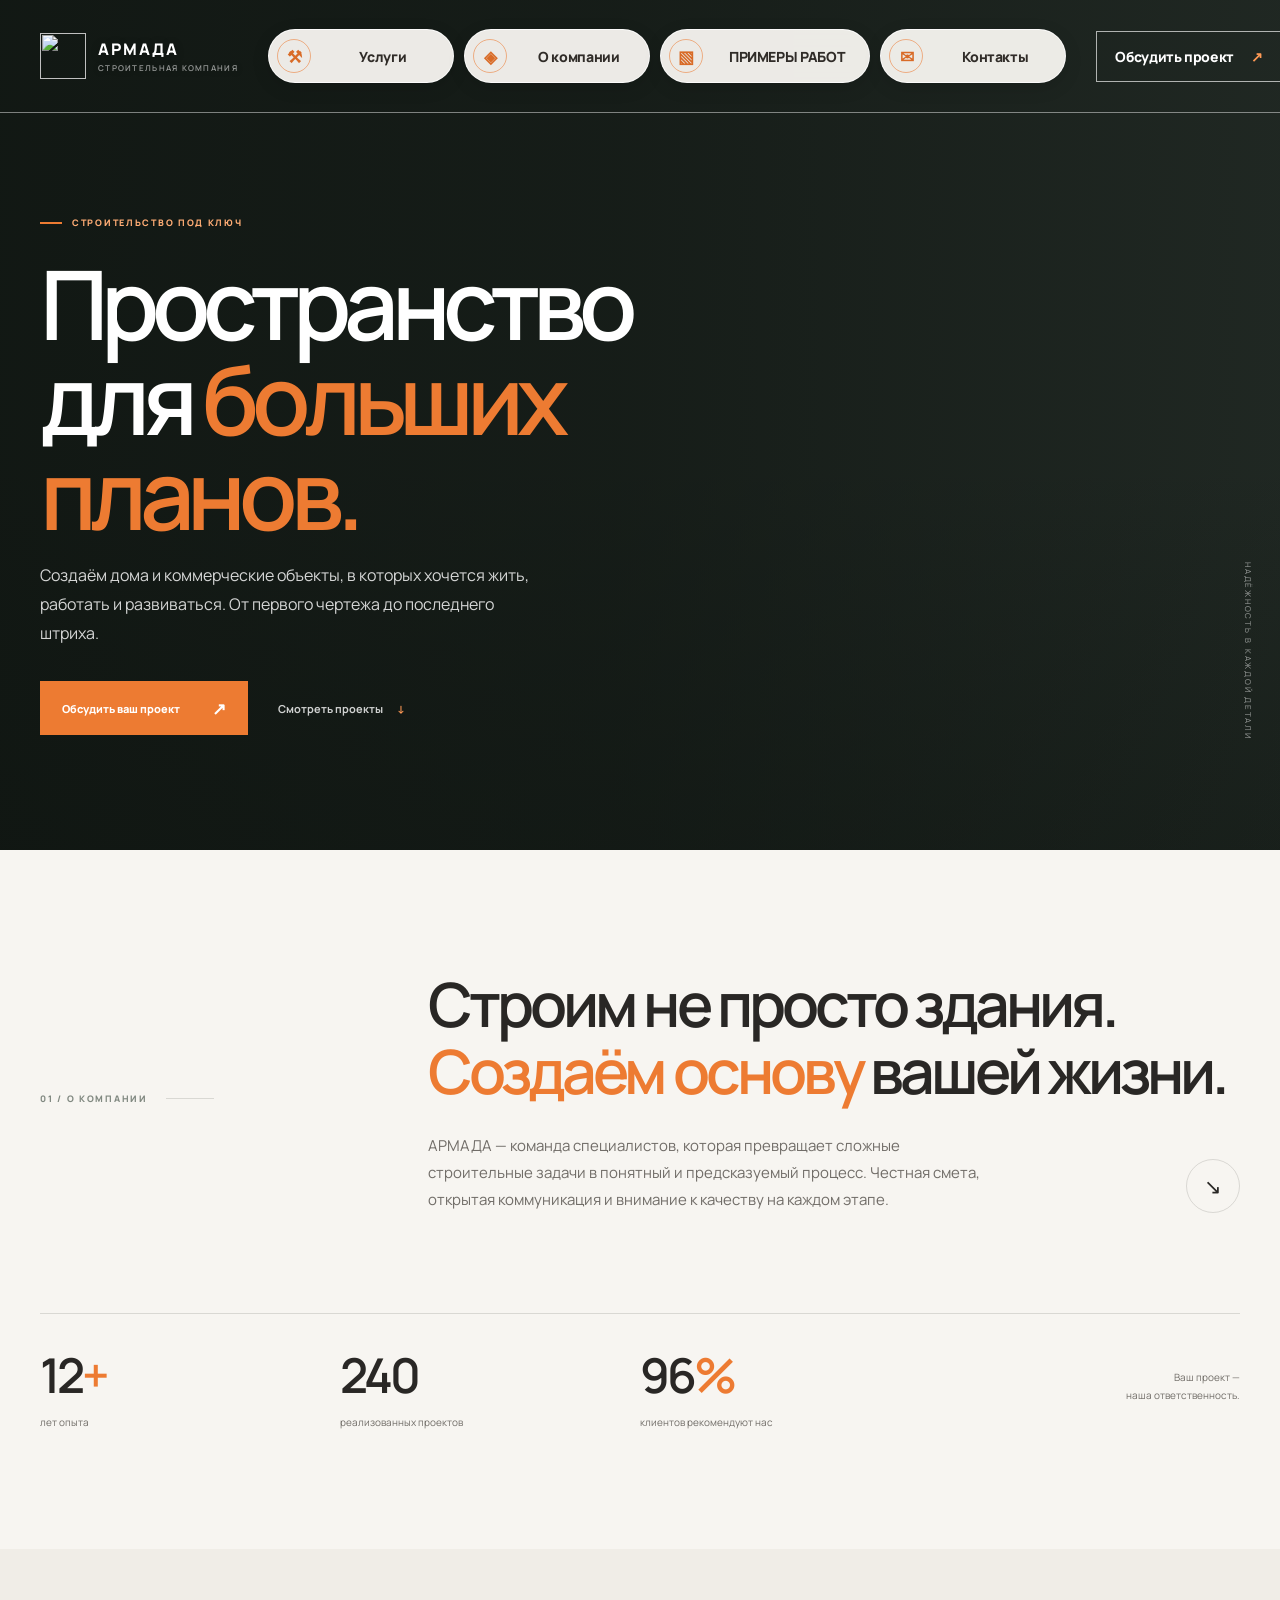
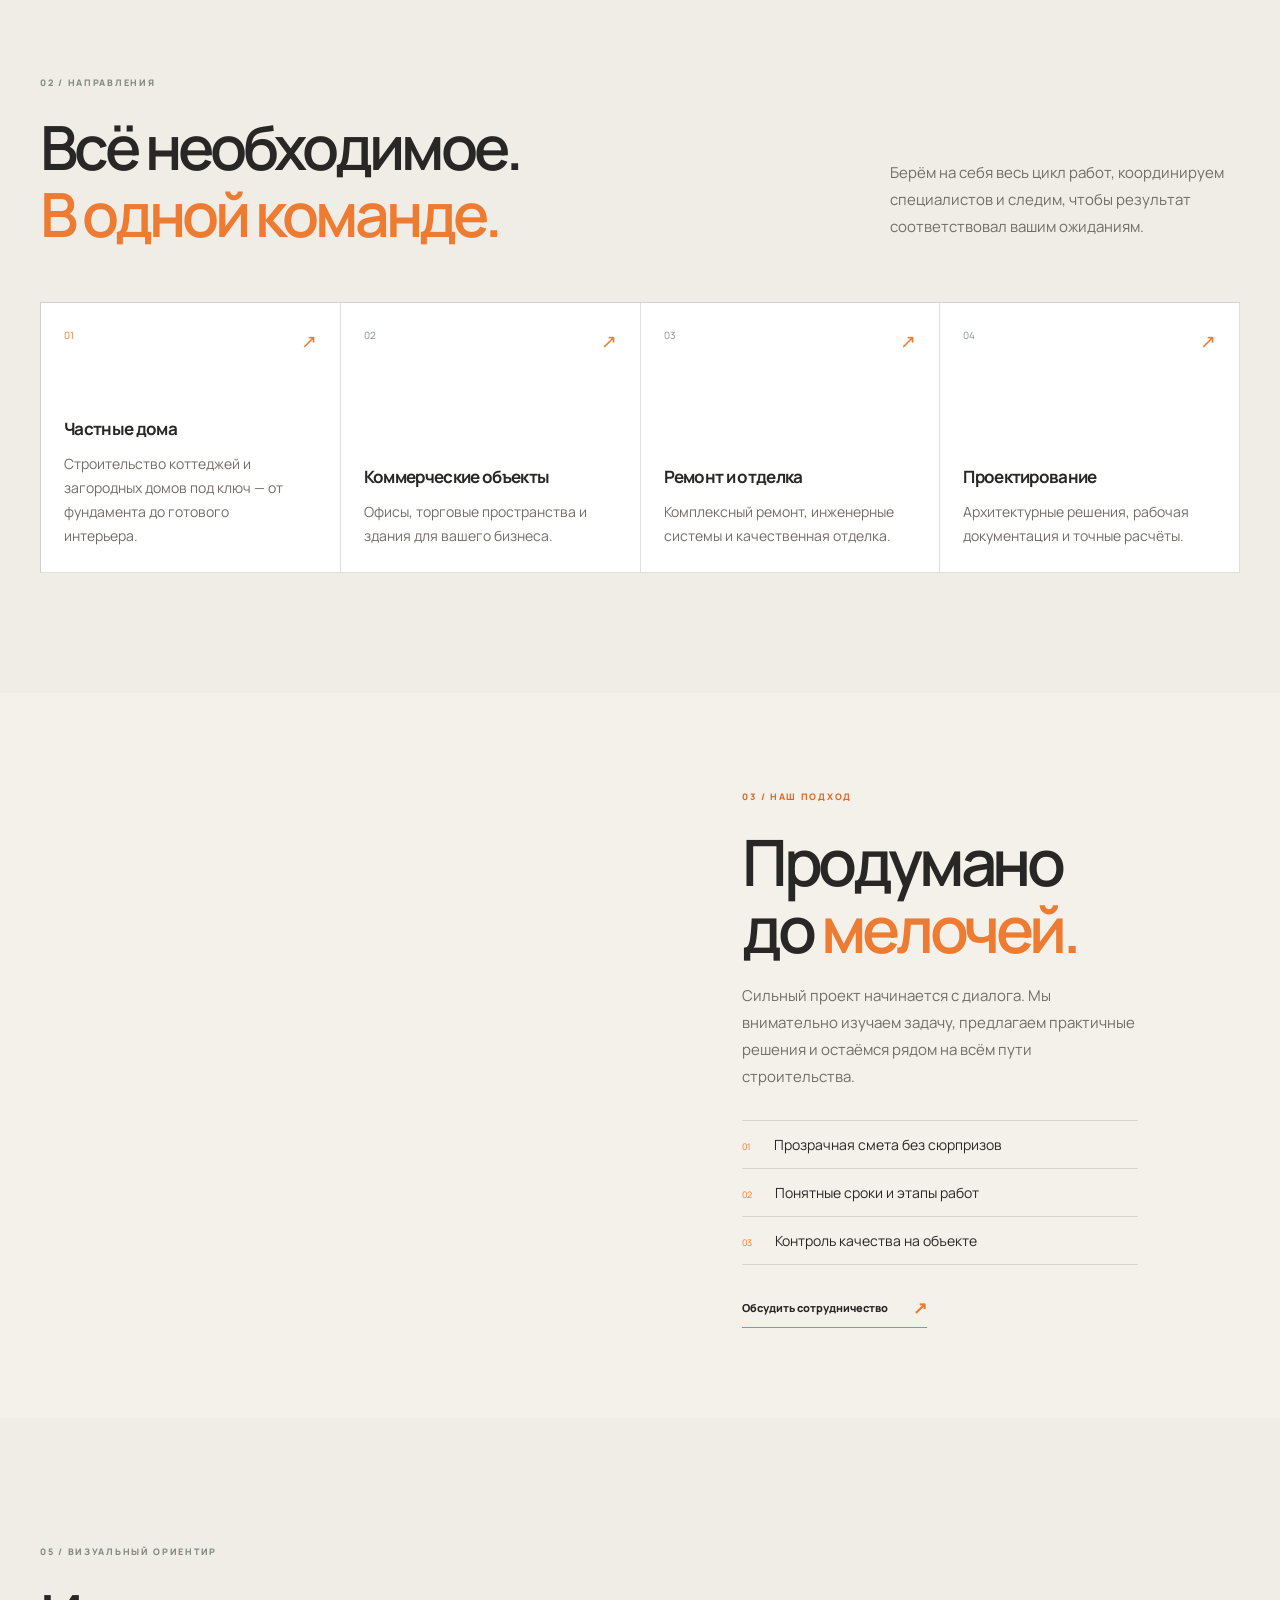
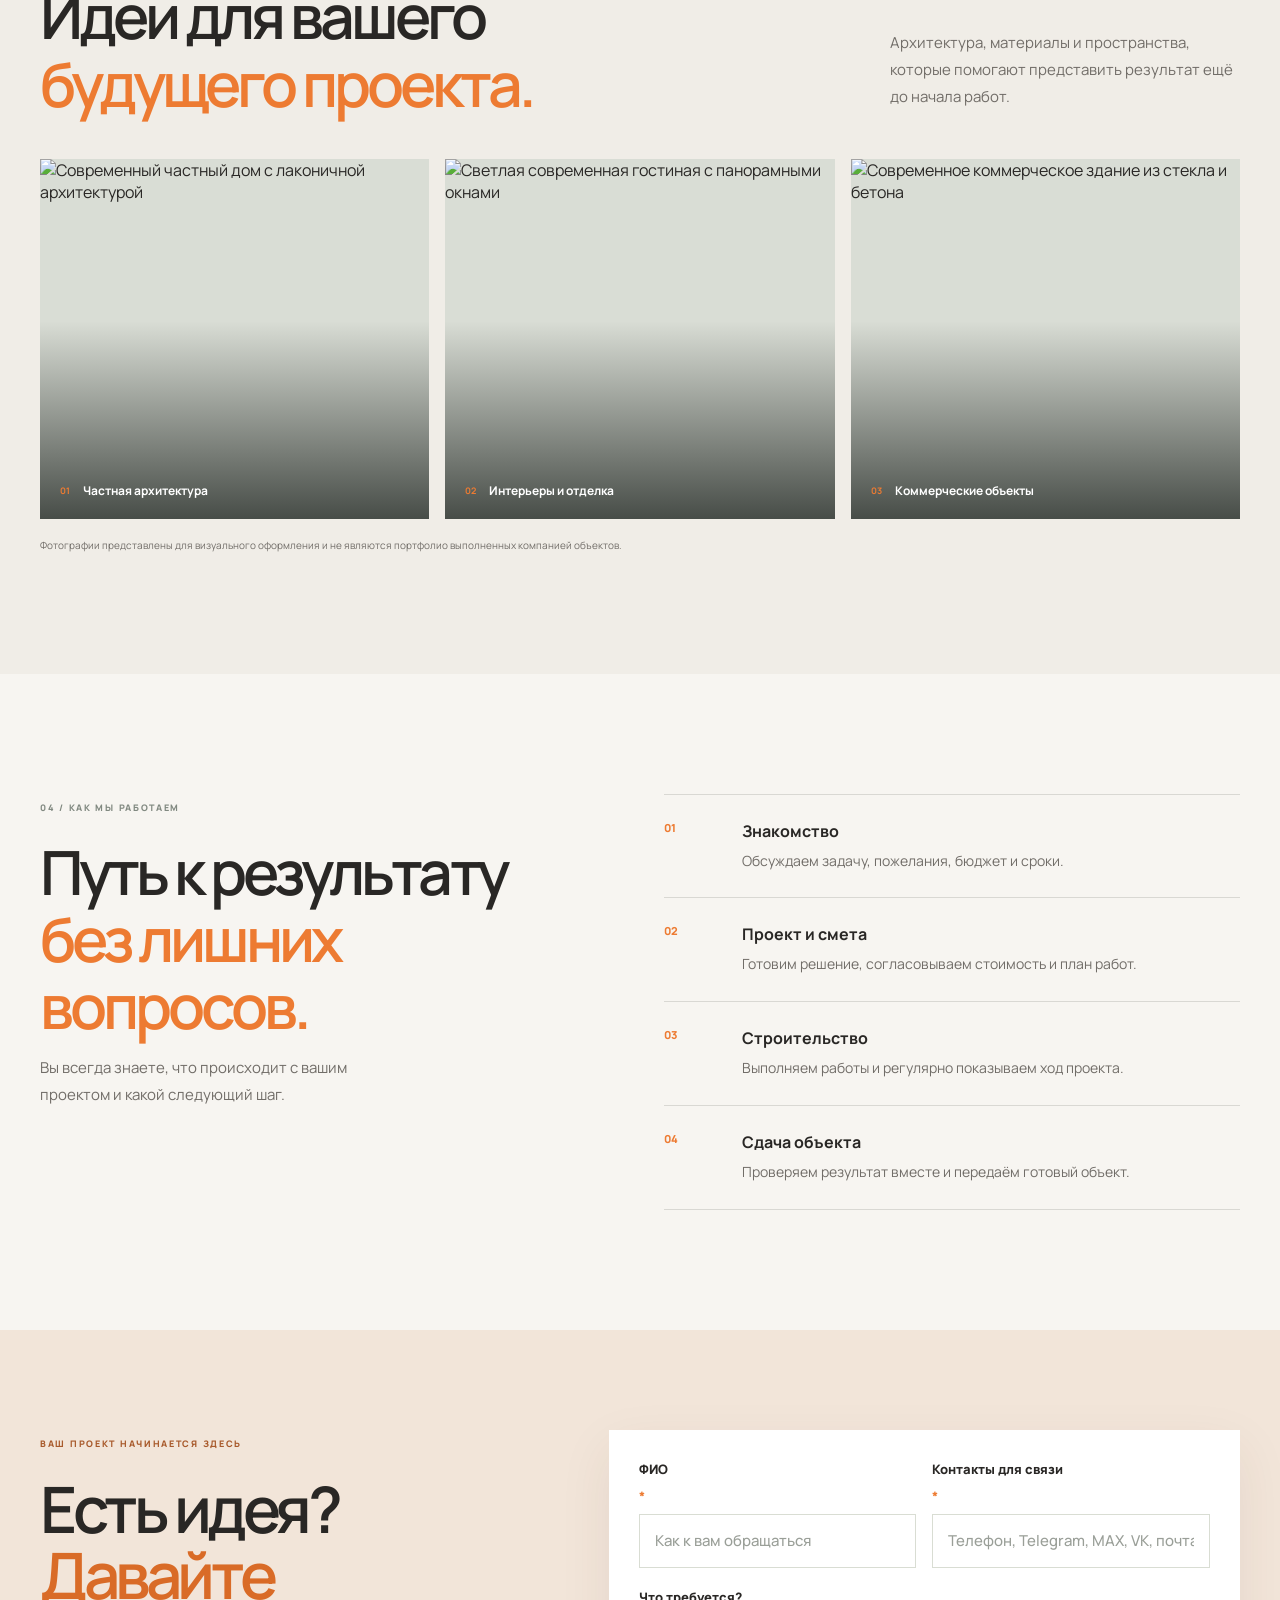
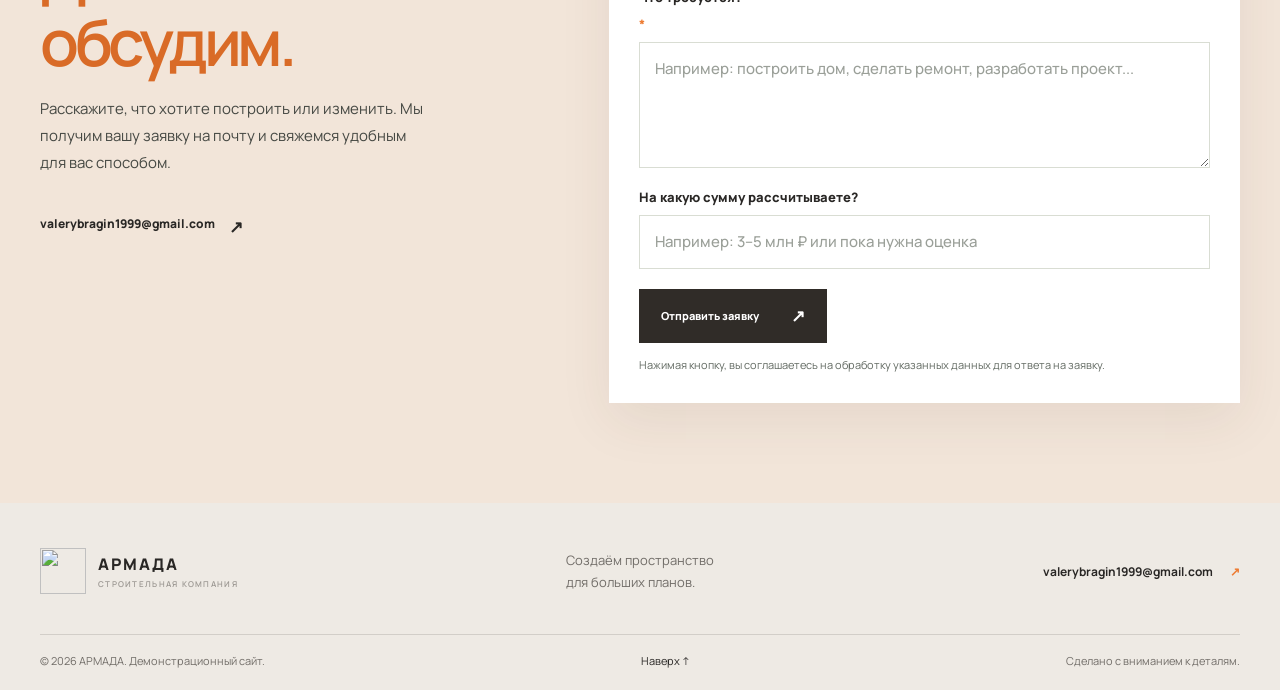
==== index.html @ 3182fb83 "Rename company from Monolit to Armada" ====
<!doctype html>
<html lang="ru">
<head>
  <meta charset="utf-8">
  <meta name="viewport" content="width=device-width, initial-scale=1">
  <meta name="theme-color" content="#f7f5f1">
  <meta name="description" content="АРМАДА — строительство частных домов и коммерческих объектов под ключ. Проектирование, строительство и ремонт с гарантией качества.">
  <title>АРМАДА — строим с уверенностью</title>
  <link rel="preconnect" href="https://fonts.googleapis.com">
  <link rel="preconnect" href="https://fonts.gstatic.com" crossorigin>
  <link href="https://fonts.googleapis.com/css2?family=Manrope:wght@400;500;600;700;800&display=swap" rel="stylesheet">
  <link rel="stylesheet" href="styles.css">
</head>
<body>
  <header class="site-header" id="top">
    <div class="container header-inner">
      <a class="brand" href="#top" aria-label="АРМАДА — на главную">
        <img class="brand-symbol-img" src="https://90f1661d-2ff4-4f29-b07c-0e47453ca691.selstorage.ru/site543260/c9be3984-80f8-4fb9-a7e7-01cb8eb1abc3/c9be3984-80f8-4fb9-a7e7-01cb8eb1abc3-5953099.png" alt="">
        <span class="brand-name">АРМАДА<small>СТРОИТЕЛЬНАЯ КОМПАНИЯ</small></span>
      </a>
      <button class="menu-toggle" type="button" aria-label="Открыть меню" aria-expanded="false" aria-controls="main-nav">
        <span></span><span></span>
      </button>
      <nav class="main-nav" id="main-nav" aria-label="Основная навигация">
        <a href="#services"><span class="nav-icon" aria-hidden="true">⚒</span><span class="nav-label">Услуги</span></a>
        <a href="#about"><span class="nav-icon" aria-hidden="true">◈</span><span class="nav-label">О компании</span></a>
        <a href="examples.html"><span class="nav-icon" aria-hidden="true">▧</span><span class="nav-label">ПРИМЕРЫ РАБОТ</span></a>
        <a href="#contacts"><span class="nav-icon" aria-hidden="true">✉</span><span class="nav-label">Контакты</span></a>
      </nav>
      <a class="header-contact" href="mailto:valerybragin1999@gmail.com">Обсудить проект <span>↗</span></a>
    </div>
  </header>

  <main>
    <section class="hero">
      <div class="hero-image" aria-hidden="true"></div>
      <div class="hero-overlay"></div>
      <div class="container hero-content">
        <div class="eyebrow eyebrow-light"><span></span> СТРОИТЕЛЬСТВО ПОД КЛЮЧ</div>
        <h1>Пространство<br>для <em>больших планов.</em></h1>
        <p class="hero-description">Создаём дома и коммерческие объекты, в которых хочется жить, работать и развиваться. От первого чертежа до последнего штриха.</p>
        <div class="hero-actions">
          <a class="button button-accent" href="#contacts">Обсудить ваш проект <span>↗</span></a>
          <a class="hero-link" href="#projects">Смотреть проекты <span>↓</span></a>
        </div>
        <div class="hero-bottom">
        </div>
      </div>
      <div class="hero-vertical">НАДЁЖНОСТЬ В КАЖДОЙ ДЕТАЛИ</div>
    </section>

    <section class="intro section-pad" id="about">
      <div class="container intro-grid">
        <div class="intro-label"><span class="section-kicker">01 / О КОМПАНИИ</span><span class="label-line"></span></div>
        <div class="intro-copy">
          <h2>Строим не просто здания.<br><em>Создаём основу</em> вашей жизни.</h2>
          <div class="intro-bottom">
            <p>АРМАДА — команда специалистов, которая превращает сложные строительные задачи в понятный и предсказуемый процесс. Честная смета, открытая коммуникация и внимание к качеству на каждом этапе.</p>
            <a class="circle-link" href="#services" aria-label="Перейти к услугам">↘</a>
          </div>
        </div>
      </div>
      <div class="container stats">
        <div class="stat"><strong>12<span>+</span></strong><span>лет опыта</span></div>
        <div class="stat"><strong>240</strong><span>реализованных проектов</span></div>
        <div class="stat"><strong>96<span>%</span></strong><span>клиентов рекомендуют нас</span></div>
        <div class="stat-note">Ваш проект —<br>наша ответственность.</div>
      </div>
    </section>

    <section class="services section-pad" id="services">
      <div class="container">
        <div class="section-heading">
          <div><span class="section-kicker">02 / НАПРАВЛЕНИЯ</span><h2>Всё необходимое.<br><em>В одной команде.</em></h2></div>
          <p>Берём на себя весь цикл работ, координируем специалистов и следим, чтобы результат соответствовал вашим ожиданиям.</p>
        </div>
        <div class="service-grid">
          <article class="service-card service-card-featured">
            <div class="service-top"><span>01</span><span class="service-arrow">↗</span></div>
            <div><h3>Частные дома</h3><p>Строительство коттеджей и загородных домов под ключ — от фундамента до готового интерьера.</p></div>
          </article>
          <article class="service-card">
            <div class="service-top"><span>02</span><span class="service-arrow">↗</span></div>
            <div><h3>Коммерческие объекты</h3><p>Офисы, торговые пространства и здания для вашего бизнеса.</p></div>
          </article>
          <article class="service-card">
            <div class="service-top"><span>03</span><span class="service-arrow">↗</span></div>
            <div><h3>Ремонт и отделка</h3><p>Комплексный ремонт, инженерные системы и качественная отделка.</p></div>
          </article>
          <article class="service-card">
            <div class="service-top"><span>04</span><span class="service-arrow">↗</span></div>
            <div><h3>Проектирование</h3><p>Архитектурные решения, рабочая документация и точные расчёты.</p></div>
          </article>
        </div>
      </div>
    </section>

    <section class="project-feature" id="projects">
      <div class="project-photo" role="img" aria-label="Современный загородный дом с панорамными окнами"></div>
      <div class="project-content">
        <span class="section-kicker">03 / НАШ ПОДХОД</span>
        <h2>Продумано<br>до <em>мелочей.</em></h2>
        <p>Сильный проект начинается с диалога. Мы внимательно изучаем задачу, предлагаем практичные решения и остаёмся рядом на всём пути строительства.</p>
        <ul class="benefit-list">
          <li><span>01</span> Прозрачная смета без сюрпризов</li>
          <li><span>02</span> Понятные сроки и этапы работ</li>
          <li><span>03</span> Контроль качества на объекте</li>
        </ul>
        <a class="text-button" href="#contacts">Обсудить сотрудничество <span>↗</span></a>
      </div>
    </section>


    <section class="gallery section-pad" aria-labelledby="gallery-title">
      <div class="container">
        <div class="section-heading gallery-heading">
          <div><span class="section-kicker">05 / ВИЗУАЛЬНЫЙ ОРИЕНТИР</span><h2 id="gallery-title">Идеи для вашего<br><em>будущего проекта.</em></h2></div>
          <p>Архитектура, материалы и пространства, которые помогают представить результат ещё до начала работ.</p>
        </div>
        <div class="gallery-grid">
          <figure class="gallery-item gallery-item-large">
            <img src="https://images.unsplash.com/photo-1600585154340-be6161a56a0c?auto=format&fit=crop&w=1400&q=85" alt="Современный частный дом с лаконичной архитектурой" loading="lazy">
            <figcaption><span>01</span> Частная архитектура</figcaption>
          </figure>
          <figure class="gallery-item">
            <img src="https://images.unsplash.com/photo-1600607687920-4e2a09cf159d?auto=format&fit=crop&w=1000&q=85" alt="Светлая современная гостиная с панорамными окнами" loading="lazy">
            <figcaption><span>02</span> Интерьеры и отделка</figcaption>
          </figure>
          <figure class="gallery-item">
            <img src="https://images.unsplash.com/photo-1486406146926-c627a92ad1ab?auto=format&fit=crop&w=1000&q=85" alt="Современное коммерческое здание из стекла и бетона" loading="lazy">
            <figcaption><span>03</span> Коммерческие объекты</figcaption>
          </figure>
        </div>
        <p class="gallery-note">Фотографии представлены для визуального оформления и не являются портфолио выполненных компанией объектов.</p>
      </div>
    </section>

    <section class="process section-pad">
      <div class="container process-layout">
        <div class="process-heading"><span class="section-kicker">04 / КАК МЫ РАБОТАЕМ</span><h2>Путь к результату<br><em>без лишних вопросов.</em></h2><p>Вы всегда знаете, что происходит с вашим проектом и какой следующий шаг.</p></div>
        <div class="process-steps">
          <div class="process-step"><span>01</span><div><h3>Знакомство</h3><p>Обсуждаем задачу, пожелания, бюджет и сроки.</p></div></div>
          <div class="process-step"><span>02</span><div><h3>Проект и смета</h3><p>Готовим решение, согласовываем стоимость и план работ.</p></div></div>
          <div class="process-step"><span>03</span><div><h3>Строительство</h3><p>Выполняем работы и регулярно показываем ход проекта.</p></div></div>
          <div class="process-step"><span>04</span><div><h3>Сдача объекта</h3><p>Проверяем результат вместе и передаём готовый объект.</p></div></div>
        </div>
      </div>
    </section>

    <section class="contact-band" id="contacts">
      <div class="container contact-layout">
        <div class="contact-copy">
          <span class="section-kicker section-kicker-light">ВАШ ПРОЕКТ НАЧИНАЕТСЯ ЗДЕСЬ</span>
          <h2>Есть идея?<br><em>Давайте обсудим.</em></h2>
          <p>Расскажите, что хотите построить или изменить. Мы получим вашу заявку на почту и свяжемся удобным для вас способом.</p>
          <a class="contact-direct" href="mailto:valerybragin1999@gmail.com">valerybragin1999@gmail.com <span>↗</span></a>
        </div>
        <form class="contact-form" id="contact-form" action="#" method="POST" target="contact-submit-frame">
          <input type="hidden" name="_subject" value="Новая заявка с сайта АРМАДА">
          <input type="hidden" name="_template" value="table">
          <input type="hidden" name="_captcha" value="true">
          <input type="text" name="website" class="form-honey" tabindex="-1" autocomplete="off" aria-hidden="true">
          <div class="form-row">
            <label>ФИО <span>*</span><input type="text" name="ФИО" placeholder="Как к вам обращаться" autocomplete="name" required></label>
            <label>Контакты для связи <span>*</span><input type="text" name="Контакты" placeholder="Телефон, Telegram, MAX, VK, почта..." required></label>
          </div>
          <label>Что требуется? <span>*</span><textarea name="Описание задачи" rows="4" placeholder="Например: построить дом, сделать ремонт, разработать проект..." required></textarea></label>
          <label>На какую сумму рассчитываете?
            <input type="text" name="Бюджет" placeholder="Например: 3–5 млн ₽ или пока нужна оценка">
          </label>
          <button class="button button-form" type="submit">Отправить заявку <span>↗</span></button>
          <p class="form-privacy">Нажимая кнопку, вы соглашаетесь на обработку указанных данных для ответа на заявку.</p>
          <p class="form-status" id="form-status" role="status" aria-live="polite"></p>
        </form>
        <iframe name="contact-submit-frame" id="contact-submit-frame" title="Отправка заявки" class="form-submit-frame"></iframe>
      </div>
    </section>
  </main>

  <footer class="site-footer">
    <div class="container footer-top">
      <a class="brand brand-footer" href="#top"><img class="brand-symbol-img" src="https://90f1661d-2ff4-4f29-b07c-0e47453ca691.selstorage.ru/site543260/c9be3984-80f8-4fb9-a7e7-01cb8eb1abc3/c9be3984-80f8-4fb9-a7e7-01cb8eb1abc3-5953099.png" alt=""><span class="brand-name">АРМАДА<small>СТРОИТЕЛЬНАЯ КОМПАНИЯ</small></span></a>
      <p>Создаём пространство<br>для больших планов.</p>
      <a class="footer-email" href="mailto:valerybragin1999@gmail.com">valerybragin1999@gmail.com <span>↗</span></a>
    </div>
    <div class="container footer-bottom"><span>© <span id="year">2026</span> АРМАДА. Демонстрационный сайт.</span><a href="#top">Наверх ↑</a><span>Сделано с вниманием к деталям.</span></div>
  </footer>

  <button class="back-to-top" id="back-to-top" type="button" aria-label="Вернуться к началу страницы" title="Наверх"><span class="back-to-top-arrow" aria-hidden="true">↑</span><span class="back-to-top-label">НАВЕРХ</span></button>
  <script src="script.js"></script>
</body>
</html>
---- styles.css ----
:root {
  --ink: #202622;
  --muted: #747b75;
  --paper: #f3f2ed;
  --white: #fff;
  --accent: #c5ed63;
  --line: rgba(32,38,34,.15);
  --dark: #1a201c;
}
* { box-sizing: border-box; }
html { scroll-behavior: smooth; scroll-padding-top: 90px; }
body { margin: 0; color: var(--ink); background: var(--paper); font-family: "Manrope", Arial, sans-serif; -webkit-font-smoothing: antialiased; }
a { color: inherit; text-decoration: none; }
button { font: inherit; }
.container { width: min(1200px, calc(100% - 64px)); margin-inline: auto; }
.site-header { position: absolute; z-index: 10; top: 0; left: 0; width: 100%; color: white; border-bottom: 1px solid rgba(255,255,255,.2); }
.header-inner { min-height: 112px; display: flex; align-items: center; justify-content: space-between; gap: 30px; }
.brand { display: inline-flex; align-items: center; gap: 12px; flex-shrink: 0; }
.brand-symbol { width: 42px; height: 42px; display: grid; place-items: center; border: 1px solid var(--accent); color: var(--accent); font-size: 24px; font-weight: 800; }
.brand-name { font-size: 16px; line-height: 1.15; font-weight: 800; letter-spacing: .12em; }
.brand-name small { display: block; margin-top: 5px; font-size: 8px; font-weight: 600; letter-spacing: .16em; opacity: .65; }
.main-nav { display: flex; align-items: center; gap: 10px; margin-left: auto; }
.main-nav a, .header-contact { font-size: 14px; font-weight: 800; letter-spacing: -.025em; transition: color .2s, background .2s, border-color .2s, transform .2s; }
.main-nav a { display: inline-flex; align-items: center; gap: 14px; min-height: 54px; padding: 7px 12px 7px 8px; border: 1px solid rgba(255,255,255,.28); border-radius: 999px; background: rgba(26,32,28,.76); color: rgba(255,255,255,.95); white-space: nowrap; box-shadow: 0 5px 18px rgba(0,0,0,.12); backdrop-filter: blur(9px); }
.main-nav a:hover, .main-nav a:focus-visible { transform: translateY(-2px); border-color: rgba(197,237,99,.85); background: rgba(197,237,99,.10); color: var(--accent); }
.nav-label { display: inline-flex; align-items: center; justify-content: center; min-width: 116px; min-height: 36px; padding: 0 12px; border: 0; border-radius: 0; background: transparent; transition: color .22s ease; }
.main-nav a:hover .nav-label, .main-nav a:focus-visible .nav-label { color: #fff; }
.nav-icon { display: grid; place-items: center; width: 34px; height: 34px; flex: 0 0 34px; border: 1px solid rgba(197,237,99,.68); border-radius: 50%; color: var(--accent); font-size: 17px; line-height: 1; }
.main-nav a:hover .nav-icon, .main-nav a:focus-visible .nav-icon { background: var(--accent); color: var(--ink); }
.header-contact { padding: 15px 18px; border: 1px solid rgba(255,255,255,.45); white-space: nowrap; }
.header-contact span { margin-left: 14px; color: var(--accent); }
.menu-toggle { display: none; }
.hero { min-height: 740px; height: min(850px, 100svh); position: relative; display: flex; align-items: center; overflow: hidden; color: white; background: #222a25; }
.hero-image, .hero-overlay { position: absolute; inset: 0; }
.hero-image { background: url("https://i.pinimg.com/originals/28/27/61/282761199ef92643e61b5734c6b8f9e6.jpg") center center/cover no-repeat; transform: scale(1.02); }
/* Hero image is intentionally darkened by the overlay below. */
.hero-overlay { background: linear-gradient(90deg, rgba(15,21,17,.86) 0%, rgba(15,21,17,.64) 48%, rgba(15,21,17,.12) 100%), linear-gradient(0deg, rgba(15,21,17,.42), transparent 45%); }
.hero-content { position: relative; z-index: 1; padding-top: 92px; }
.eyebrow, .section-kicker { display: inline-flex; align-items: center; gap: 10px; font-size: 9px; font-weight: 800; letter-spacing: .19em; }
.eyebrow span { width: 22px; height: 2px; background: var(--accent); }
.eyebrow-light { color: var(--accent); }
.hero h1 { max-width: 780px; margin: 27px 0 20px; font-size: clamp(52px, 7.5vw, 100px); line-height: .99; letter-spacing: -.075em; font-weight: 600; }
h1 em, h2 em { color: var(--accent); font-style: normal; }
.hero-description { max-width: 490px; color: rgba(255,255,255,.82); font-size: 16px; line-height: 1.8; }
.hero-actions { display: flex; align-items: center; gap: 30px; margin-top: 34px; }
.button { min-height: 54px; display: inline-flex; align-items: center; justify-content: center; gap: 32px; padding: 0 22px; font-size: 11px; font-weight: 800; transition: transform .2s, background .2s; }
.button:hover { transform: translateY(-3px); }
.button-accent { background: var(--accent); color: var(--ink); }
.button-accent:hover { background: #d4f58a; }
.button span { font-size: 17px; }
.hero-link { font-size: 11px; font-weight: 700; color: rgba(255,255,255,.8); }
.hero-link span { margin-left: 12px; color: var(--accent); }
.hero-bottom { position: absolute; z-index: 2; top: auto; bottom: 28px; left: 50%; right: auto; width: min(1200px, calc(100% - 64px)); transform: translateX(-50%); display: flex; align-items: center; justify-content: space-between; color: rgba(255,255,255,.9); font-size: 9px; font-weight: 800; letter-spacing: .18em; text-shadow: 0 1px 5px rgba(0,0,0,.55); }
.hero-index { display: flex; align-items: center; gap: 10px; color: white; }
.hero-index i { width: 58px; height: 1px; background: var(--accent); }
.hero-vertical { position: absolute; right: 26px; bottom: 110px; writing-mode: vertical-rl; color: rgba(255,255,255,.55); font-size: 8px; letter-spacing: .22em; }
.section-pad { padding: 120px 0; }
.intro { background: var(--paper); }
.intro-grid { display: grid; grid-template-columns: 1fr 2.4fr; gap: 50px; }
.intro-label { display: flex; align-items: center; gap: 18px; padding-top: 14px; }
.section-kicker { color: #818981; }
.label-line { width: 48px; height: 1px; background: var(--line); }
.intro h2, .section-heading h2, .process h2 { margin: 0; font-size: clamp(36px, 5vw, 61px); line-height: 1.1; letter-spacing: -.065em; font-weight: 600; }
.intro h2 em, .section-heading h2 em, .process h2 em { color: #829c47; }
.intro-bottom { display: flex; align-items: end; justify-content: space-between; gap: 35px; margin-top: 28px; }
.intro-bottom p { max-width: 560px; margin: 0; color: var(--muted); font-size: 15px; line-height: 1.8; }
.circle-link { width: 54px; height: 54px; display: grid; place-items: center; flex-shrink: 0; border: 1px solid var(--line); border-radius: 50%; font-size: 21px; transition: background .2s; }
.circle-link:hover { background: var(--accent); }
.stats { display: grid; grid-template-columns: repeat(4, 1fr); margin-top: 100px; padding-top: 28px; border-top: 1px solid var(--line); }
.stat { display: flex; flex-direction: column; gap: 8px; }
.stat strong { font-size: clamp(34px, 4vw, 48px); font-weight: 600; letter-spacing: -.06em; }
.stat strong span { color: #829c47; }
.stat > span, .stat-note { color: var(--muted); font-size: 10px; }
.stat-note { align-self: center; justify-self: end; line-height: 1.8; text-align: right; }
.services { background: #e9eae3; }
.section-heading { display: flex; justify-content: space-between; align-items: end; gap: 40px; margin-bottom: 55px; }
.section-heading h2 { margin-top: 22px; }
.section-heading > p { max-width: 350px; margin: 0 0 7px; color: var(--muted); font-size: 15px; line-height: 1.8; }
.service-grid { display: grid; grid-template-columns: repeat(4, 1fr); border-top: 1px solid var(--line); border-left: 1px solid var(--line); }
.service-card { min-height: 270px; padding: 25px 23px; display: flex; flex-direction: column; justify-content: space-between; border-right: 1px solid var(--line); border-bottom: 1px solid var(--line); transition: background .25s; }
.service-card:hover { background: #f5f5ef; }
.service-card-featured { background: var(--dark); color: white; }
.service-card-featured:hover { background: #28332b; }
.service-top { display: flex; justify-content: space-between; color: #879087; font-size: 10px; }
.service-card-featured .service-top { color: var(--accent); }
.service-arrow { font-size: 19px; }
.service-card h3 { margin: 0 0 12px; font-size: 17px; font-weight: 700; letter-spacing: -.04em; }
.service-card p { max-width: 230px; margin: 0; color: var(--muted); font-size: 14px; line-height: 1.7; }
.service-card-featured p { color: rgba(255,255,255,.58); }
.project-feature { min-height: 640px; display: grid; grid-template-columns: 1fr 1fr; background: var(--dark); color: white; }
.project-photo { min-height: 600px; background: url("https://images.unsplash.com/photo-1600566753086-00f18fb6b3ea?auto=format&fit=crop&w=1300&q=85") center/cover no-repeat; }
.project-content { align-self: center; max-width: 600px; padding: 90px clamp(40px, 8vw, 120px); }
.project-content .section-kicker, .section-kicker-light { color: var(--accent); }
.project-content h2, .contact-inner h2 { margin: 24px 0 20px; font-size: clamp(42px, 5vw, 64px); line-height: 1.04; letter-spacing: -.07em; font-weight: 600; }
.project-content > p { max-width: 420px; color: rgba(255,255,255,.75); font-size: 15px; line-height: 1.8; }
.benefit-list { list-style: none; padding: 0; margin: 30px 0; border-top: 1px solid rgba(255,255,255,.16); }
.benefit-list li { padding: 14px 0; border-bottom: 1px solid rgba(255,255,255,.16); font-size: 14px; }
.benefit-list span { margin-right: 20px; color: var(--accent); font-size: 9px; }
.text-button { display: inline-flex; gap: 25px; align-items: center; padding-bottom: 8px; border-bottom: 1px solid var(--accent); color: white; font-size: 11px; font-weight: 800; }
.text-button span { color: var(--accent); font-size: 17px; }
.process { background: var(--paper); }
.process-layout { display: grid; grid-template-columns: 1fr 1.1fr; gap: 100px; }
.process h2 { margin-top: 22px; }
.process-heading > p { max-width: 330px; color: var(--muted); font-size: 15px; line-height: 1.8; }
.process-steps { border-top: 1px solid var(--line); }
.process-step { display: grid; grid-template-columns: 58px 1fr; gap: 20px; padding: 25px 0; border-bottom: 1px solid var(--line); }
.process-step > span { color: #829c47; font-size: 11px; font-weight: 800; }
.process-step h3 { margin: 0 0 7px; font-size: 16px; }
.process-step p { margin: 0; color: var(--muted); font-size: 14px; line-height: 1.7; }
.contact-band { padding: 100px 0; background: var(--accent); }
.contact-layout { display: grid; grid-template-columns: .85fr 1.15fr; gap: clamp(45px, 8vw, 110px); align-items: start; }
.contact-copy .section-kicker { color: rgba(32,38,34,.65); }
.contact-copy h2 { margin: 24px 0 20px; color: var(--ink); font-size: clamp(42px, 5vw, 64px); line-height: 1.04; letter-spacing: -.07em; font-weight: 600; }
.contact-copy h2 em { color: #617b2c; font-style: normal; }
.contact-copy > p { max-width: 390px; color: rgba(32,38,34,.82); font-size: 15px; line-height: 1.8; }
.contact-direct { display: inline-flex; gap: 14px; margin-top: 24px; font-size: 12px; font-weight: 800; }
.contact-direct span { font-size: 17px; }
.contact-form { display: flex; flex-direction: column; gap: 20px; padding: 30px; background: #f8f8f3; box-shadow: 0 18px 50px rgba(32,38,34,.09); }
.form-row { display: grid; grid-template-columns: 1fr 1fr; gap: 16px; }
.contact-form label { display: flex; flex-direction: column; gap: 9px; color: var(--ink); font-size: 13px; font-weight: 800; }
.contact-form label > span { color: #829c47; }
.contact-form input, .contact-form textarea { width: 100%; min-width: 0; border: 1px solid #d9ddd3; border-radius: 0; outline: none; padding: 14px 15px; background: white; color: var(--ink); font: 500 15px/1.6 "Manrope", Arial, sans-serif; transition: border-color .2s, box-shadow .2s; }
.contact-form textarea { min-height: 112px; resize: vertical; }
.contact-form input:focus, .contact-form textarea:focus { border-color: #829c47; box-shadow: 0 0 0 3px rgba(130,156,71,.12); }
.contact-form input::placeholder, .contact-form textarea::placeholder { color: #9a9f98; }
.button-form { align-self: flex-start; border: 0; cursor: pointer; background: var(--dark); color: white; }
.button-form:hover { background: #303b32; }
.form-privacy { margin: -7px 0 0; color: #626a62; font-size: 11px; line-height: 1.6; }
.form-honey { position: absolute !important; left: -5000px !important; opacity: 0 !important; }
.site-footer { padding: 45px 0 22px; background: #171d19; color: white; }
.footer-top { display: flex; align-items: center; justify-content: space-between; gap: 35px; padding-bottom: 40px; }
.brand-footer .brand-symbol { border-color: var(--accent); }
.footer-top > p { margin: 0; color: rgba(255,255,255,.62); font-size: 13px; line-height: 1.7; }
.footer-email { font-size: 12px; font-weight: 700; }
.footer-email span { margin-left: 15px; color: var(--accent); }
.footer-bottom { display: flex; justify-content: space-between; gap: 20px; padding-top: 18px; border-top: 1px solid rgba(255,255,255,.14); color: rgba(255,255,255,.58); font-size: 11px; }
.footer-bottom a { color: rgba(255,255,255,.8); }
@media (max-width: 1100px) {
  .header-inner { gap: 20px; }
  .main-nav { gap: 7px; }
  .main-nav a { gap: 10px; padding-right: 9px; font-size: 12px; }
  .nav-label { min-width: 104px; min-height: 32px; padding-inline: 8px; }
  .nav-icon { width: 30px; height: 30px; flex-basis: 30px; }
  .header-contact { padding: 13px 14px; font-size: 10px; }
}
@media (max-width: 900px) {
  .main-nav { gap: 17px; }
  .header-contact { display: none; }
  .service-grid { grid-template-columns: repeat(2, 1fr); }
  .project-content { padding: 65px 40px; }
  .process-layout { gap: 45px; }
}
@media (max-width: 650px) {
  .container { width: min(100% - 40px, 520px); }
  .header-inner { min-height: 76px; }
  .brand-symbol { width: 37px; height: 37px; }
  .brand-name { font-size: 14px; }
  .menu-toggle { width: 42px; height: 42px; display: flex; flex-direction: column; justify-content: center; align-items: center; gap: 6px; border: 1px solid rgba(255,255,255,.4); background: transparent; cursor: pointer; }
  .menu-toggle span { width: 17px; height: 1px; background: white; transition: transform .2s; }
  .menu-toggle[aria-expanded="true"] span:first-child { transform: translateY(3.5px) rotate(45deg); }
  .menu-toggle[aria-expanded="true"] span:last-child { transform: translateY(-3.5px) rotate(-45deg); }
  .main-nav { position: absolute; top: 76px; left: 0; right: 0; display: none; flex-direction: column; align-items: stretch; gap: 8px; padding: 8px 20px 18px; background: #1a201c; }
  .main-nav.is-open { display: flex; }
  .main-nav a { min-height: 58px; padding: 9px 10px; gap: 14px; border: 1px solid rgba(255,255,255,.14); border-radius: 999px; background: rgba(255,255,255,.04); font-size: 17px; letter-spacing: -.02em; }
  .nav-label { min-width: 0; min-height: 38px; padding-inline: 12px; }
  .nav-icon { width: 36px; height: 36px; flex-basis: 36px; }
  .hero { min-height: 700px; height: 92svh; max-height: 820px; }
  .hero-image { background-position: 58% center; }
  .hero h1 { font-size: clamp(48px, 13vw, 70px); }
  .hero-description { max-width: 420px; font-size: 15px; line-height: 1.75; }
  .hero-actions { align-items: flex-start; flex-direction: column; gap: 22px; }
  .hero-bottom { bottom: 24px; width: calc(100% - 40px); }
  .hero-vertical { display: none; }
  .section-pad { padding: 78px 0; }
  .intro-grid, .process-layout { grid-template-columns: 1fr; gap: 28px; }
  .intro-label { padding: 0; }
  .intro h2, .section-heading h2, .process h2 { font-size: clamp(35px, 9vw, 48px); }
  .intro-bottom { align-items: start; }
  .stats { grid-template-columns: repeat(2, 1fr); row-gap: 28px; margin-top: 65px; }
  .stat-note { justify-self: start; text-align: left; }
  .section-heading { align-items: start; flex-direction: column; gap: 20px; margin-bottom: 35px; }
  .section-heading > p { max-width: 440px; }
  .service-card { min-height: 235px; padding: 19px 16px; }
  .service-card h3 { font-size: 15px; }
  .service-card p { font-size: 14px; line-height: 1.65; }
  .project-feature { grid-template-columns: 1fr; }
  .project-photo { min-height: 340px; }
  .project-content { padding: 65px 25px 75px; }
  .process-layout { gap: 35px; }
  .contact-band { padding: 70px 0; }
  .contact-layout { grid-template-columns: 1fr; gap: 35px; }
  .contact-copy h2 { font-size: 48px; }
  .contact-form { padding: 22px 18px; }
  .form-row { grid-template-columns: 1fr; gap: 20px; }
  .footer-top { align-items: flex-start; flex-direction: column; gap: 25px; }
  .footer-bottom { flex-wrap: wrap; }
}

.gallery { background: #f8f8f3; }
.gallery-heading { margin-bottom: 42px; }
.gallery-grid { display: grid; grid-template-columns: repeat(3, minmax(0, 1fr)); gap: 16px; align-items: stretch; }
.gallery-item { position: relative; min-width: 0; height: 360px; margin: 0; overflow: hidden; background: #d9ddd5; transition: transform .35s ease, box-shadow .35s ease; }
.gallery-item:hover { z-index: 2; transform: translateY(-5px); box-shadow: 0 18px 36px rgba(15,21,17,.2); }
.gallery-item img { display: block; width: 100%; height: 100%; object-fit: cover; transition: transform .6s ease, filter .35s ease; }
.gallery-item:hover img { transform: scale(1.07); filter: saturate(1.08) contrast(1.03); }
.gallery-item::after { content: ""; position: absolute; inset: 45% 0 0; background: linear-gradient(transparent, rgba(15,21,17,.72)); pointer-events: none; }
.gallery-item figcaption { position: absolute; z-index: 1; right: 20px; bottom: 20px; left: 20px; display: flex; gap: 13px; align-items: center; color: white; font-size: 12px; font-weight: 700; }
.gallery-item figcaption span { color: var(--accent); font-size: 9px; }
.gallery-note { margin: 18px 0 0; color: var(--muted); font-size: 10px; line-height: 1.7; }
@media (max-width: 900px) {
  .gallery-grid { grid-template-columns: repeat(2, minmax(0, 1fr)); }
  .gallery-item { height: 320px; }
}
@media (max-width: 650px) {
  .gallery-grid { grid-template-columns: 1fr; gap: 12px; }
  .gallery-item { height: 290px; }
}

@media (prefers-reduced-motion: reduce) {
  html { scroll-behavior: auto; }
  *, *::before, *::after { transition-duration: .01ms !important; animation-duration: .01ms !important; }
}

.form-submit-frame { position: absolute; width: 1px; height: 1px; border: 0; opacity: 0; pointer-events: none; }
.form-status { min-height: 18px; margin: -8px 0 0; font-size: 11px; line-height: 1.6; }
.form-status:empty { display: none; }
.form-status.is-success { color: #42651c; }
.form-status.is-error { color: #a33b32; }
.button-form:disabled { cursor: wait; opacity: .7; transform: none; }


/* Floating back-to-top control */
.back-to-top {
  position: fixed;
  z-index: 20;
  right: 30px;
  bottom: 30px;
  display: flex;
  align-items: center;
  gap: 11px;
  min-height: 50px;
  padding: 0 17px 0 13px;
  border: 1px solid rgba(197,237,99,.72);
  border-radius: 2px;
  background: rgba(26,32,28,.94);
  color: #fff;
  font: 800 9px/1 "Manrope", Arial, sans-serif;
  letter-spacing: .16em;
  cursor: pointer;
  opacity: 0;
  visibility: hidden;
  transform: translateY(12px);
  transition: opacity .25s ease, visibility .25s ease, transform .25s ease, background .2s ease, border-color .2s ease;
  box-shadow: 0 8px 28px rgba(15,21,17,.18);
  backdrop-filter: blur(10px);
}
.back-to-top.is-visible { opacity: 1; visibility: visible; transform: translateY(0); }
.back-to-top:hover { background: var(--accent); border-color: var(--accent); color: var(--ink); }
.back-to-top-arrow { display: grid; place-items: center; width: 25px; height: 25px; border: 1px solid rgba(197,237,99,.7); color: var(--accent); font-size: 18px; font-weight: 500; transition: color .2s, border-color .2s, transform .2s; }
.back-to-top:hover .back-to-top-arrow { color: var(--ink); border-color: rgba(32,38,34,.35); transform: translateY(-2px); }
@media (max-width: 650px) {
  .back-to-top { right: 16px; bottom: 16px; min-height: 46px; padding: 0 13px 0 10px; }
}
@media (prefers-reduced-motion: reduce) {
  .back-to-top { transition: none; }
}


/* Light architectural palette with warm orange accents */
:root {
  --ink: #292725;
  --muted: #716d68;
  --paper: #f7f5f1;
  --white: #fff;
  --accent: #ed7b32;
  --line: rgba(41,37,33,.14);
  --dark: #fff;
}
.brand-symbol-img { width: 46px; height: 46px; display: block; flex: 0 0 46px; object-fit: contain; }
.brand-footer .brand-symbol-img { width: 46px; height: 46px; }
.site-header { color: var(--ink); border-bottom-color: rgba(255,255,255,.45); }
.brand-name { color: #fff; text-shadow: 0 1px 8px rgba(0,0,0,.3); }
.brand-name small { color: rgba(255,255,255,.85); }
.main-nav a { background: rgba(250,248,244,.94); color: #302c28; border-color: rgba(255,255,255,.8); box-shadow: 0 5px 18px rgba(0,0,0,.12); }
.main-nav a:hover, .main-nav a:focus-visible { border-color: var(--accent); background: #fff1e6; color: #c65e1c; }
.main-nav a:hover .nav-label, .main-nav a:focus-visible .nav-label { color: #c65e1c; }
.nav-icon { border-color: rgba(237,123,50,.55); color: #d96b27; }
.nav-icon:hover, .main-nav a:hover .nav-icon, .main-nav a:focus-visible .nav-icon { background: var(--accent); color: #fff; }
.header-contact { color: #fff; border-color: rgba(255,255,255,.65); }
.header-contact span, .hero-link span { color: #ff9a56; }
h1 em, h2 em { color: var(--accent); }
.eyebrow-light { color: #ffad75; }
.eyebrow span { background: var(--accent); }
.button-accent { background: var(--accent); color: #fff; }
.button-accent:hover { background: #d96822; }
.intro h2 em, .section-heading h2 em, .process h2 em { color: var(--accent); }
.stat strong span, .service-card-featured .service-top, .service-arrow { color: var(--accent); }
.services, .gallery, .case-gallery { background: #f0ede7; }
.service-grid { border-color: var(--line); }
.service-card { background: #fff; border-color: var(--line); color: var(--ink); }
.service-card:hover { background: #fff8f2; }
.service-card-featured, .service-card-featured:hover { background: #fff; color: var(--ink); }
.service-card-featured p, .service-card p { color: var(--muted); }
.service-card-featured .service-top { color: var(--accent); }
.project-feature { background: #f4f1eb; color: var(--ink); }
.project-content .section-kicker, .section-kicker-light { color: #d96b27; }
.project-content > p { color: var(--muted); }
.benefit-list { border-color: var(--line); }
.benefit-list li { border-color: var(--line); color: var(--ink); }
.benefit-list span, .process-step > span { color: var(--accent); }
.text-button { color: var(--ink); border-color: var(--accent); }
.text-button span { color: var(--accent); }
.contact-band { background: #f2e5d9; }
.contact-copy .section-kicker { color: #a85a2c; }
.contact-copy h2 em { color: #d96b27; }
.contact-form { background: #fff; box-shadow: 0 18px 50px rgba(75,54,37,.08); }
.contact-form label > span { color: var(--accent); }
.contact-form input:focus, .contact-form textarea:focus { border-color: var(--accent); box-shadow: 0 0 0 3px rgba(237,123,50,.13); }
.button-form, .button-form:hover { background: #302c28; color: #fff; }
.site-footer { background: #eeeae4; color: var(--ink); }
.footer-top > p { color: var(--muted); }
.footer-email span { color: var(--accent); }
.footer-bottom { border-color: var(--line); color: var(--muted); }
.footer-bottom a { color: var(--ink); }
.brand-footer .brand-name { color: var(--ink); text-shadow: none; }
.brand-footer .brand-name small { color: var(--muted); }
.back-to-top { border-color: rgba(237,123,50,.7); background: rgba(48,44,40,.96); }
.back-to-top-arrow { border-color: rgba(237,123,50,.7); color: #ff9a56; }
.back-to-top:hover { background: var(--accent); border-color: var(--accent); color: #fff; }
.back-to-top:hover .back-to-top-arrow { color: #fff; border-color: rgba(255,255,255,.5); }
.case-intro h2 em, .case-gallery h2 em, .case-process h2 em { color: var(--accent); }
.case-gallery { background: #f0ede7; }
.case-stage > span { color: var(--accent); }
.case-cta { background: #f2e5d9; }
.case-cta .button { background: #302c28; color: #fff; }
.case-footer-link { color: var(--accent)!important; }
@media (max-width: 650px) {
  .main-nav { background: #f7f5f1; box-shadow: 0 12px 24px rgba(40,32,25,.12); }
  .main-nav a { background: #fff; border-color: rgba(41,37,33,.12); color: var(--ink); }
  .menu-toggle { border-color: rgba(255,255,255,.65); background: rgba(35,31,27,.24); }
}
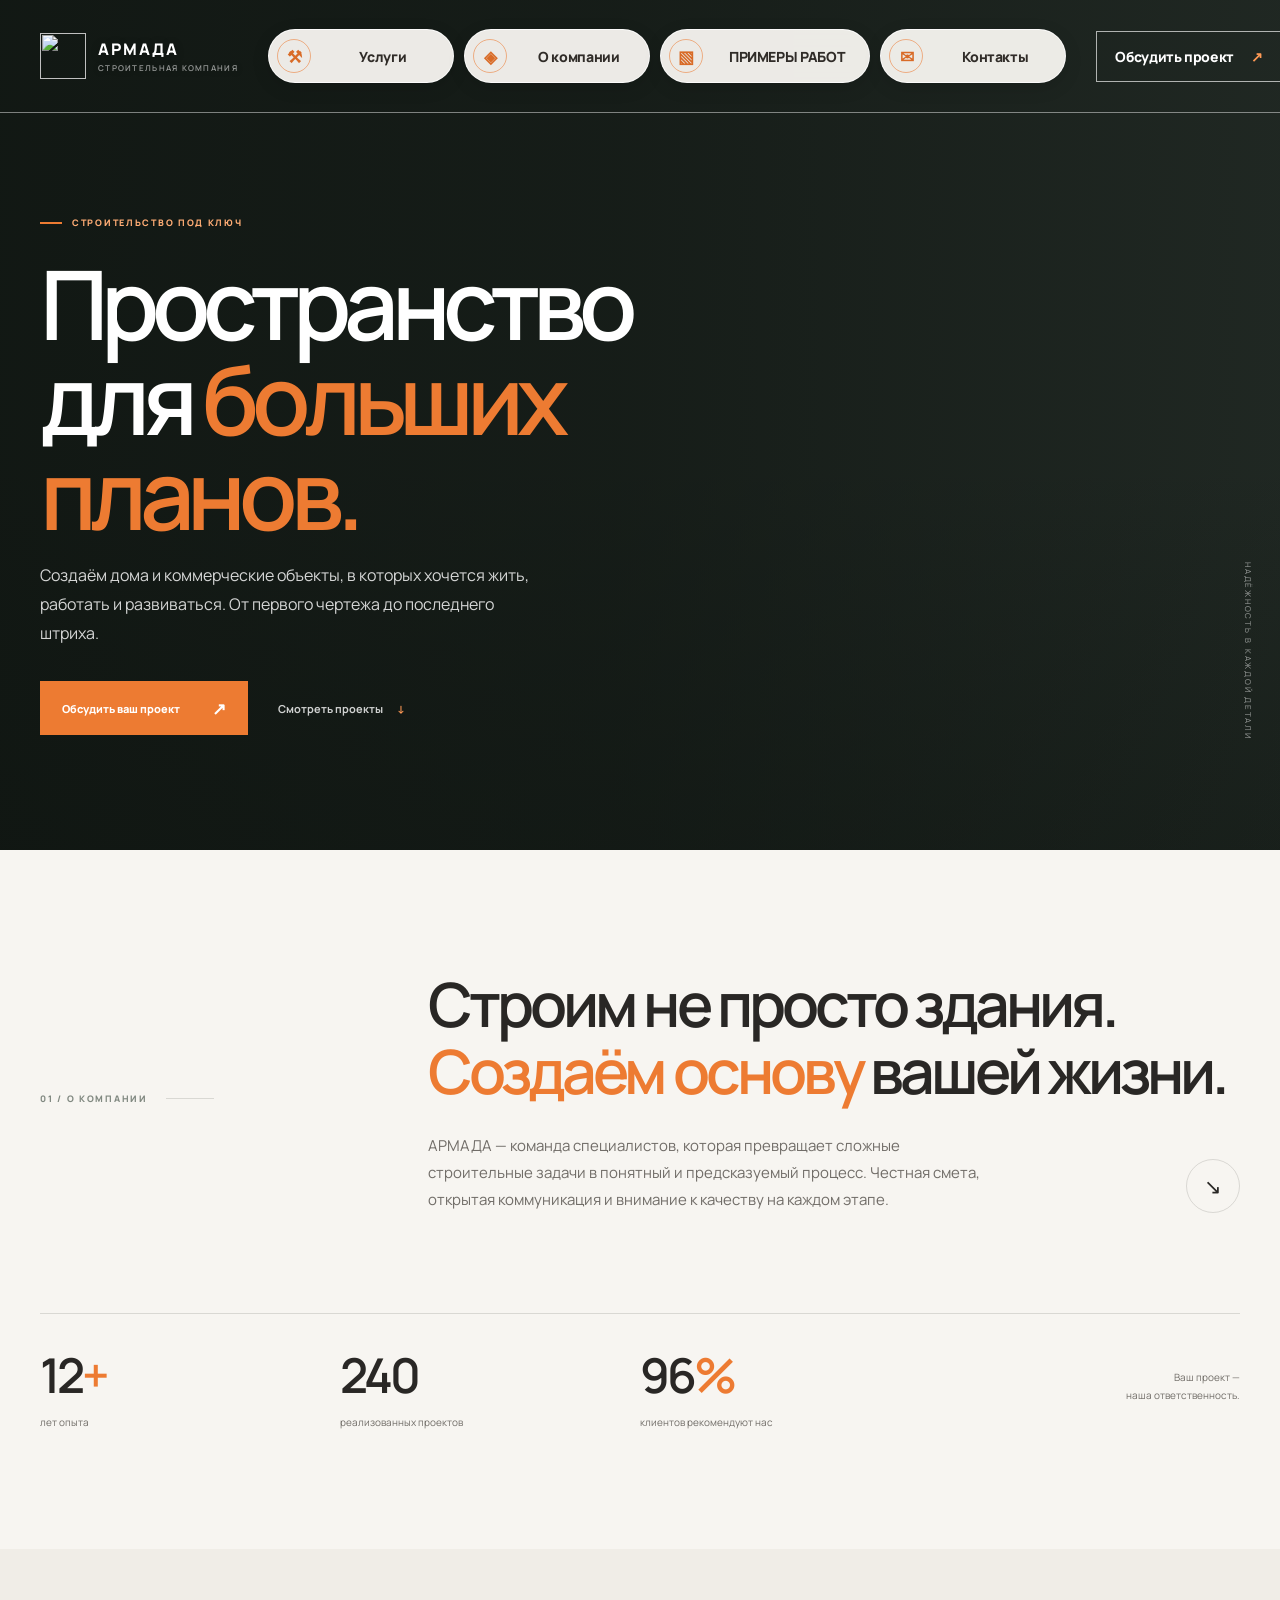
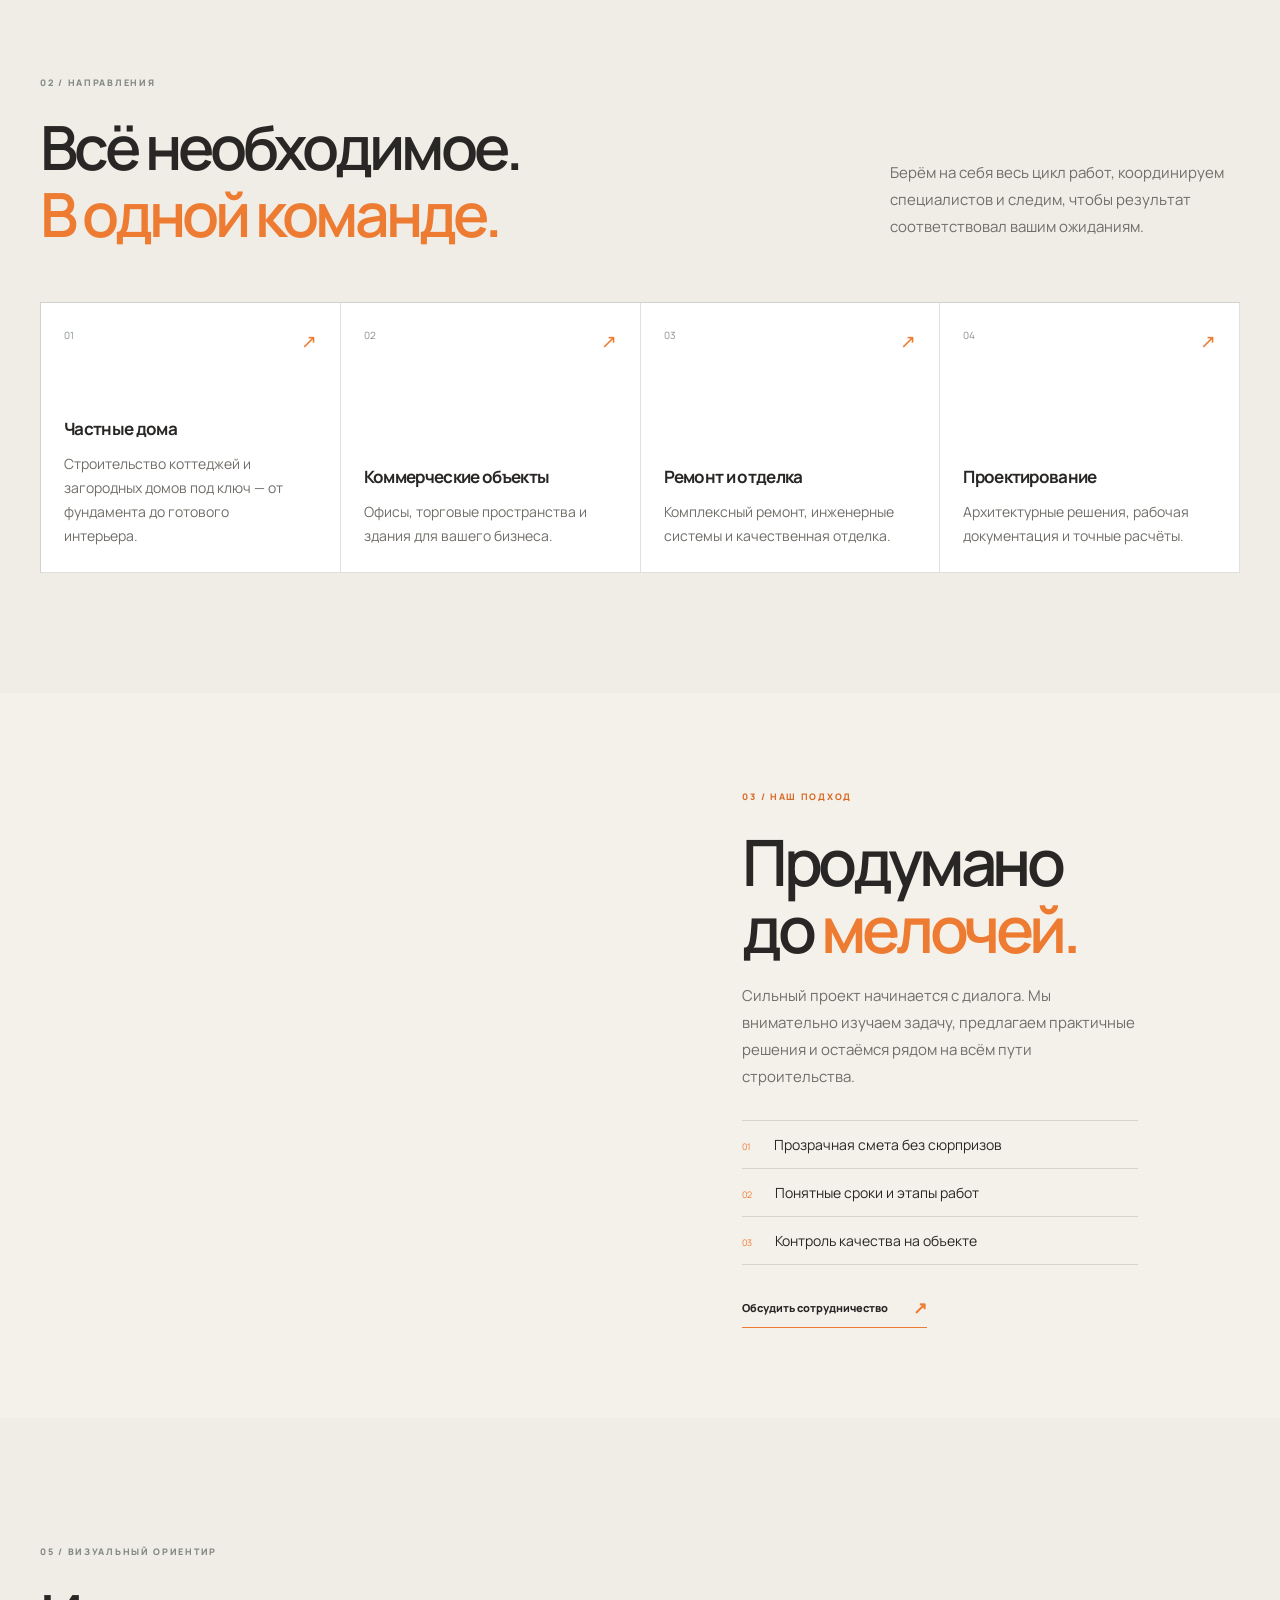
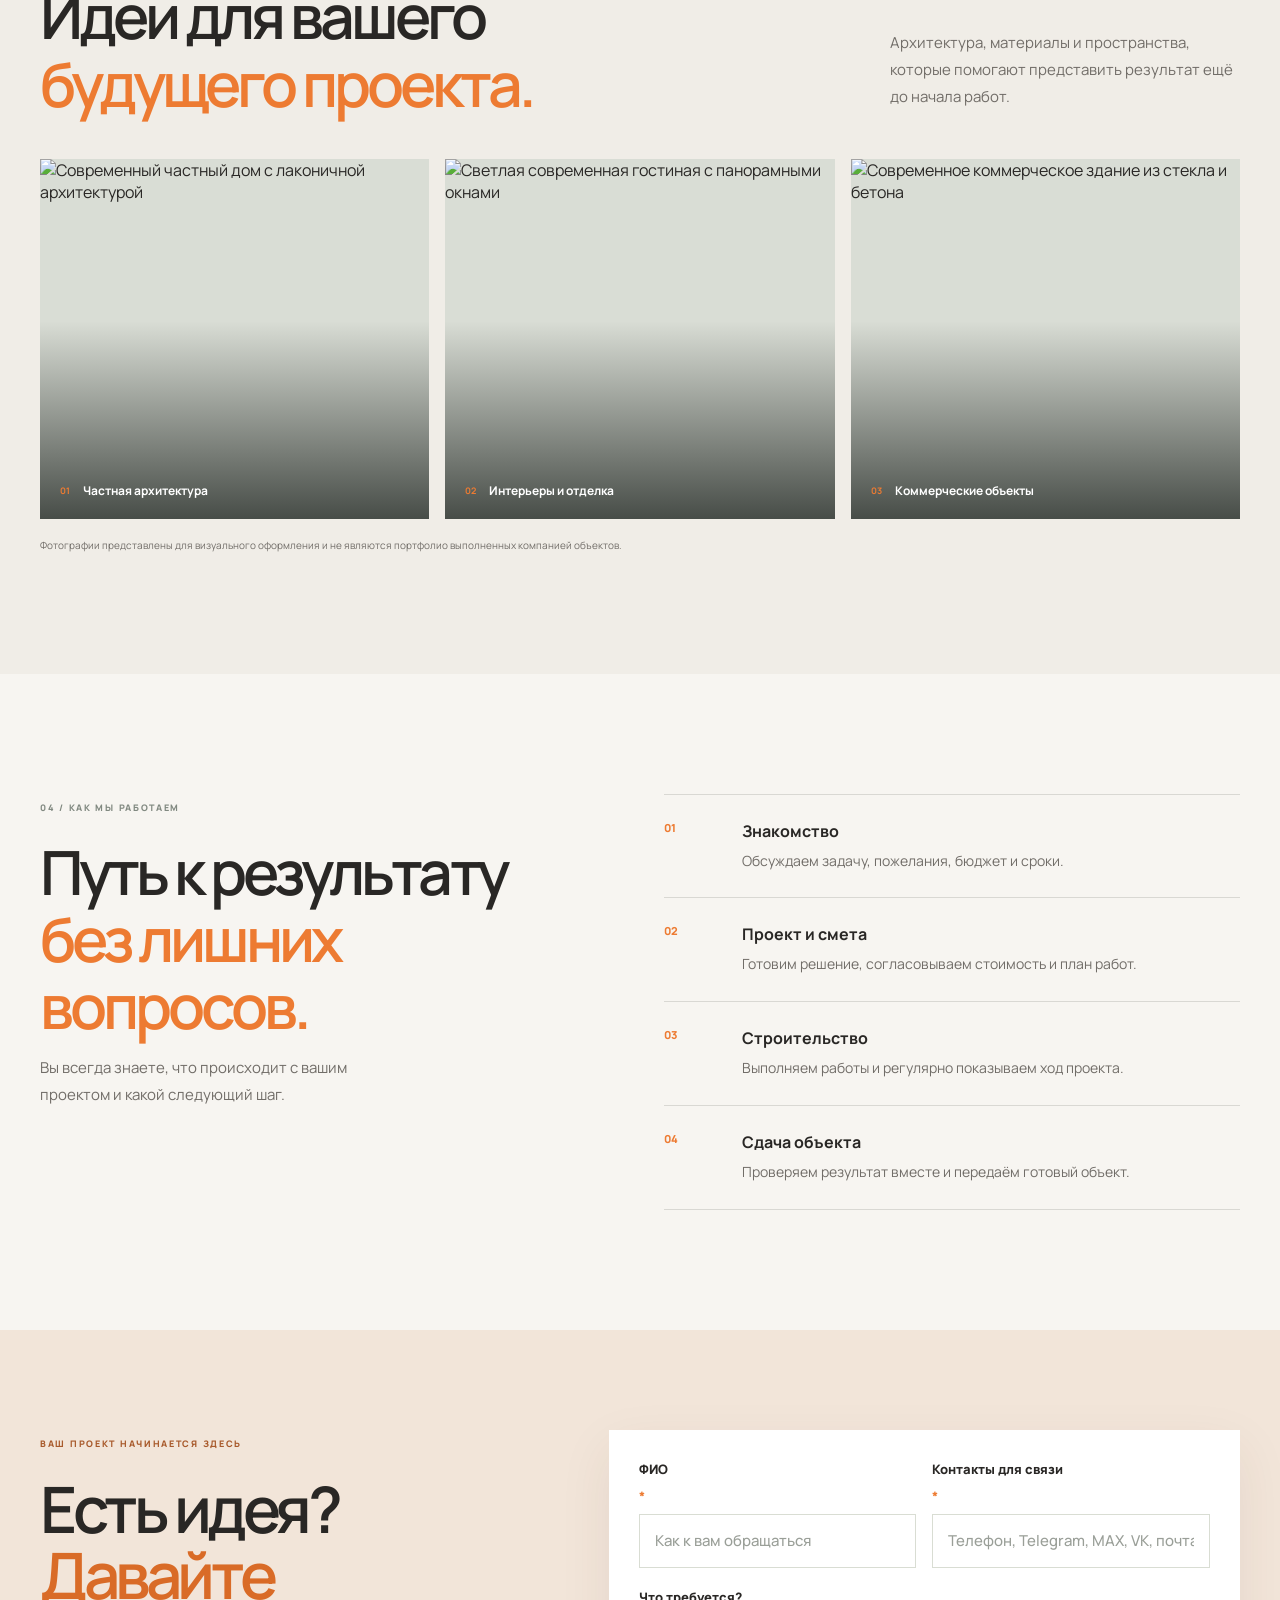
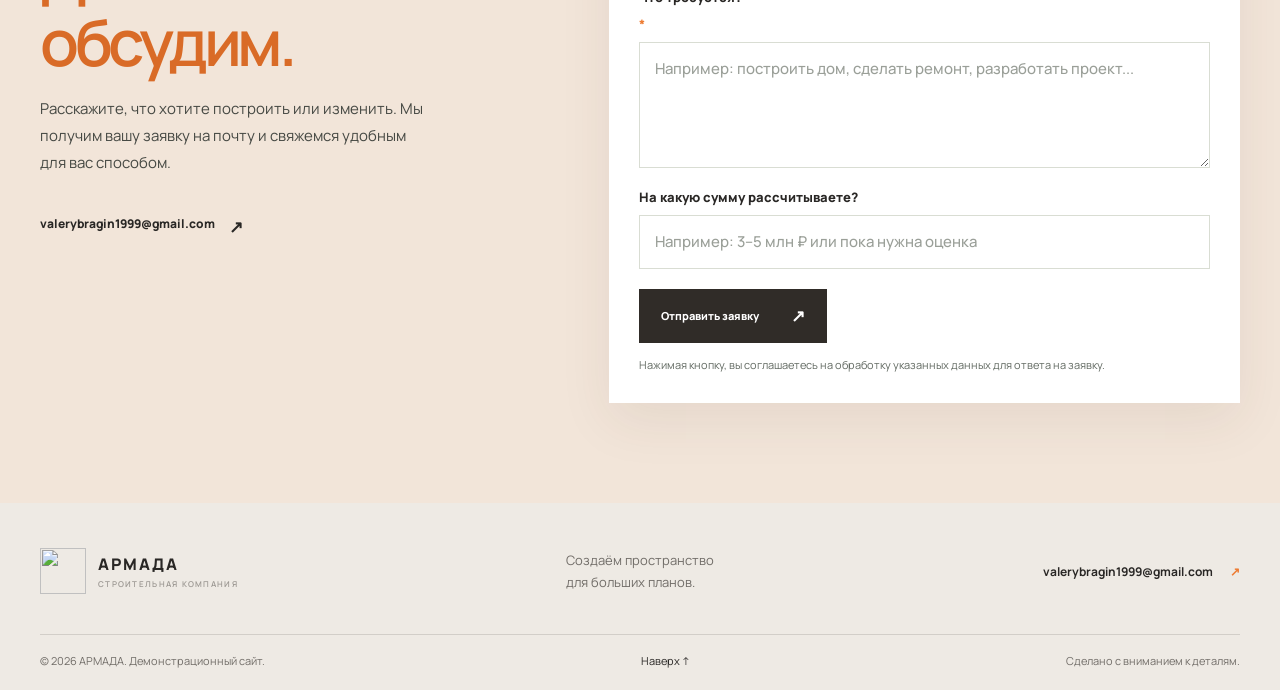
==== commit f03b916f: "Make service cards use one consistent style" ====
--- a/index.html
+++ b/index.html
@@ -75,7 +75,7 @@
           <p>Берём на себя весь цикл работ, координируем специалистов и следим, чтобы результат соответствовал вашим ожиданиям.</p>
         </div>
         <div class="service-grid">
-          <article class="service-card service-card-featured">
+          <article class="service-card">
             <div class="service-top"><span>01</span><span class="service-arrow">↗</span></div>
             <div><h3>Частные дома</h3><p>Строительство коттеджей и загородных домов под ключ — от фундамента до готового интерьера.</p></div>
           </article>
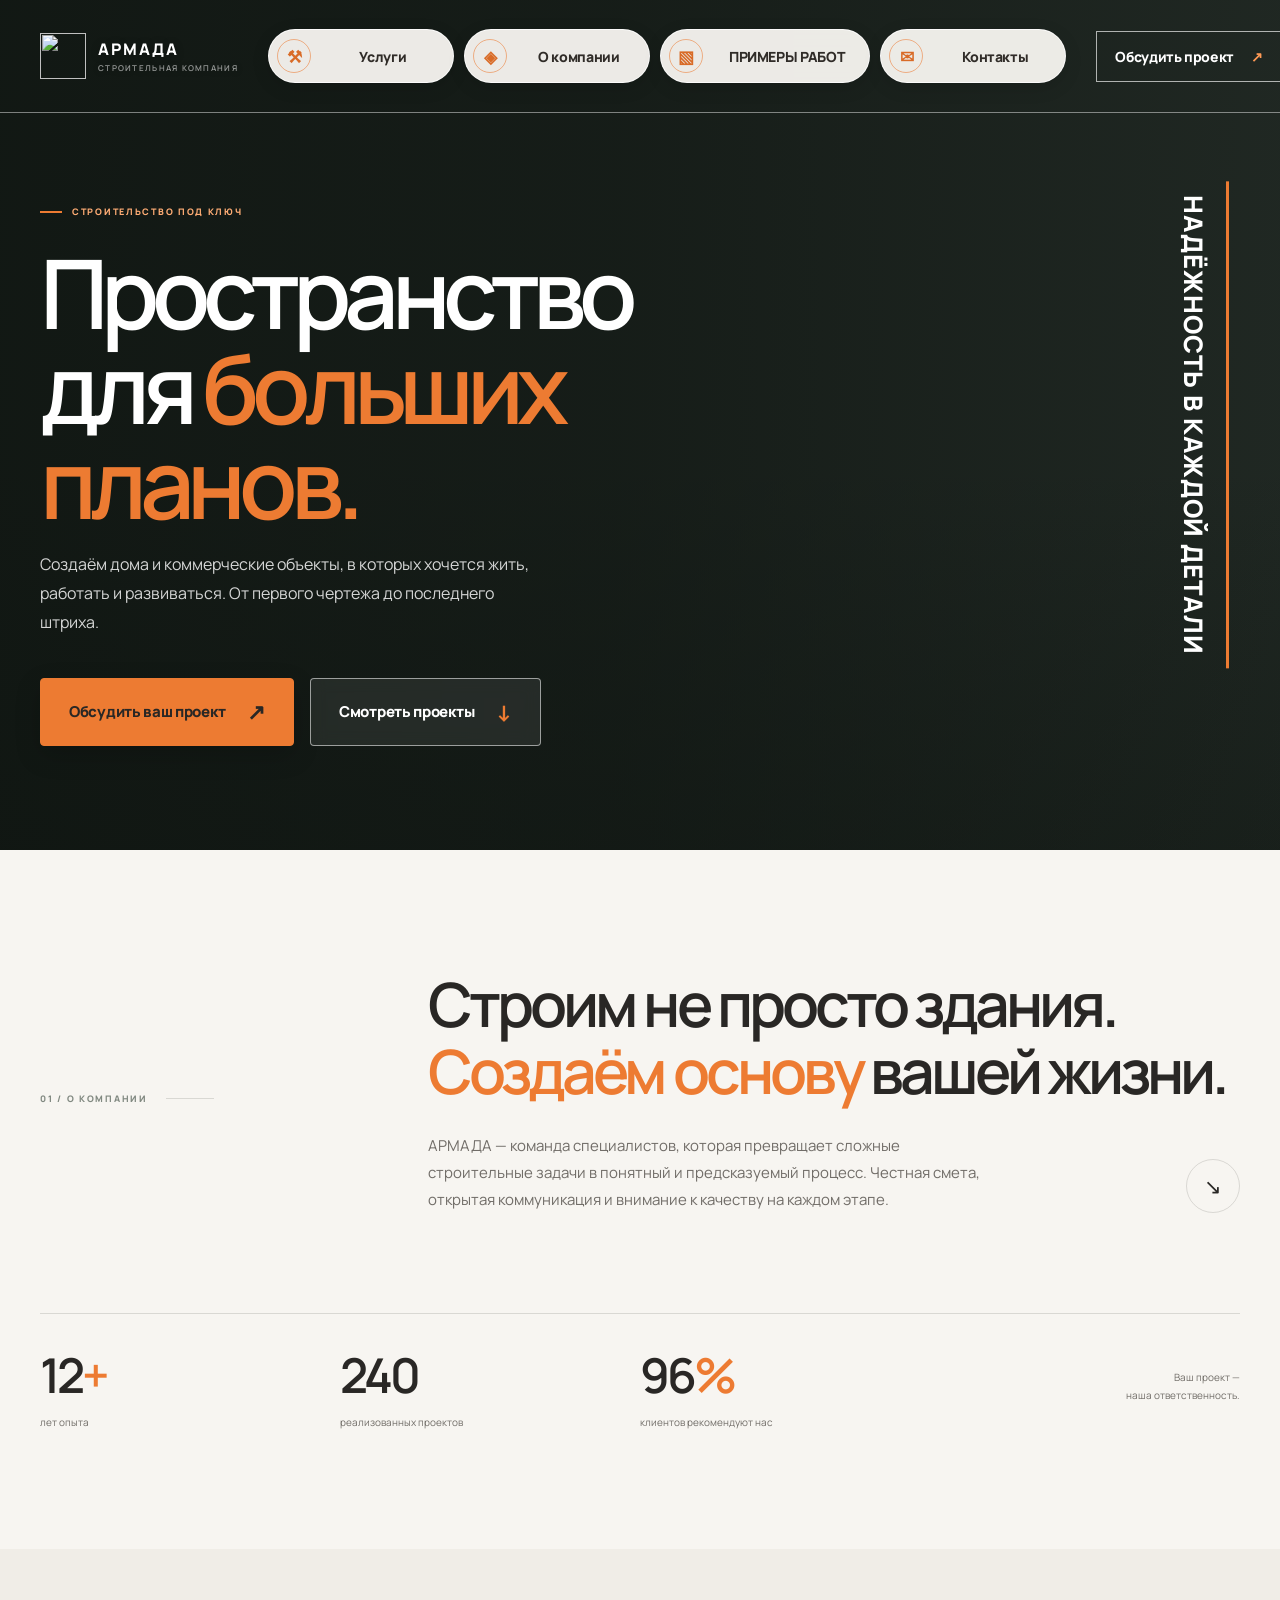
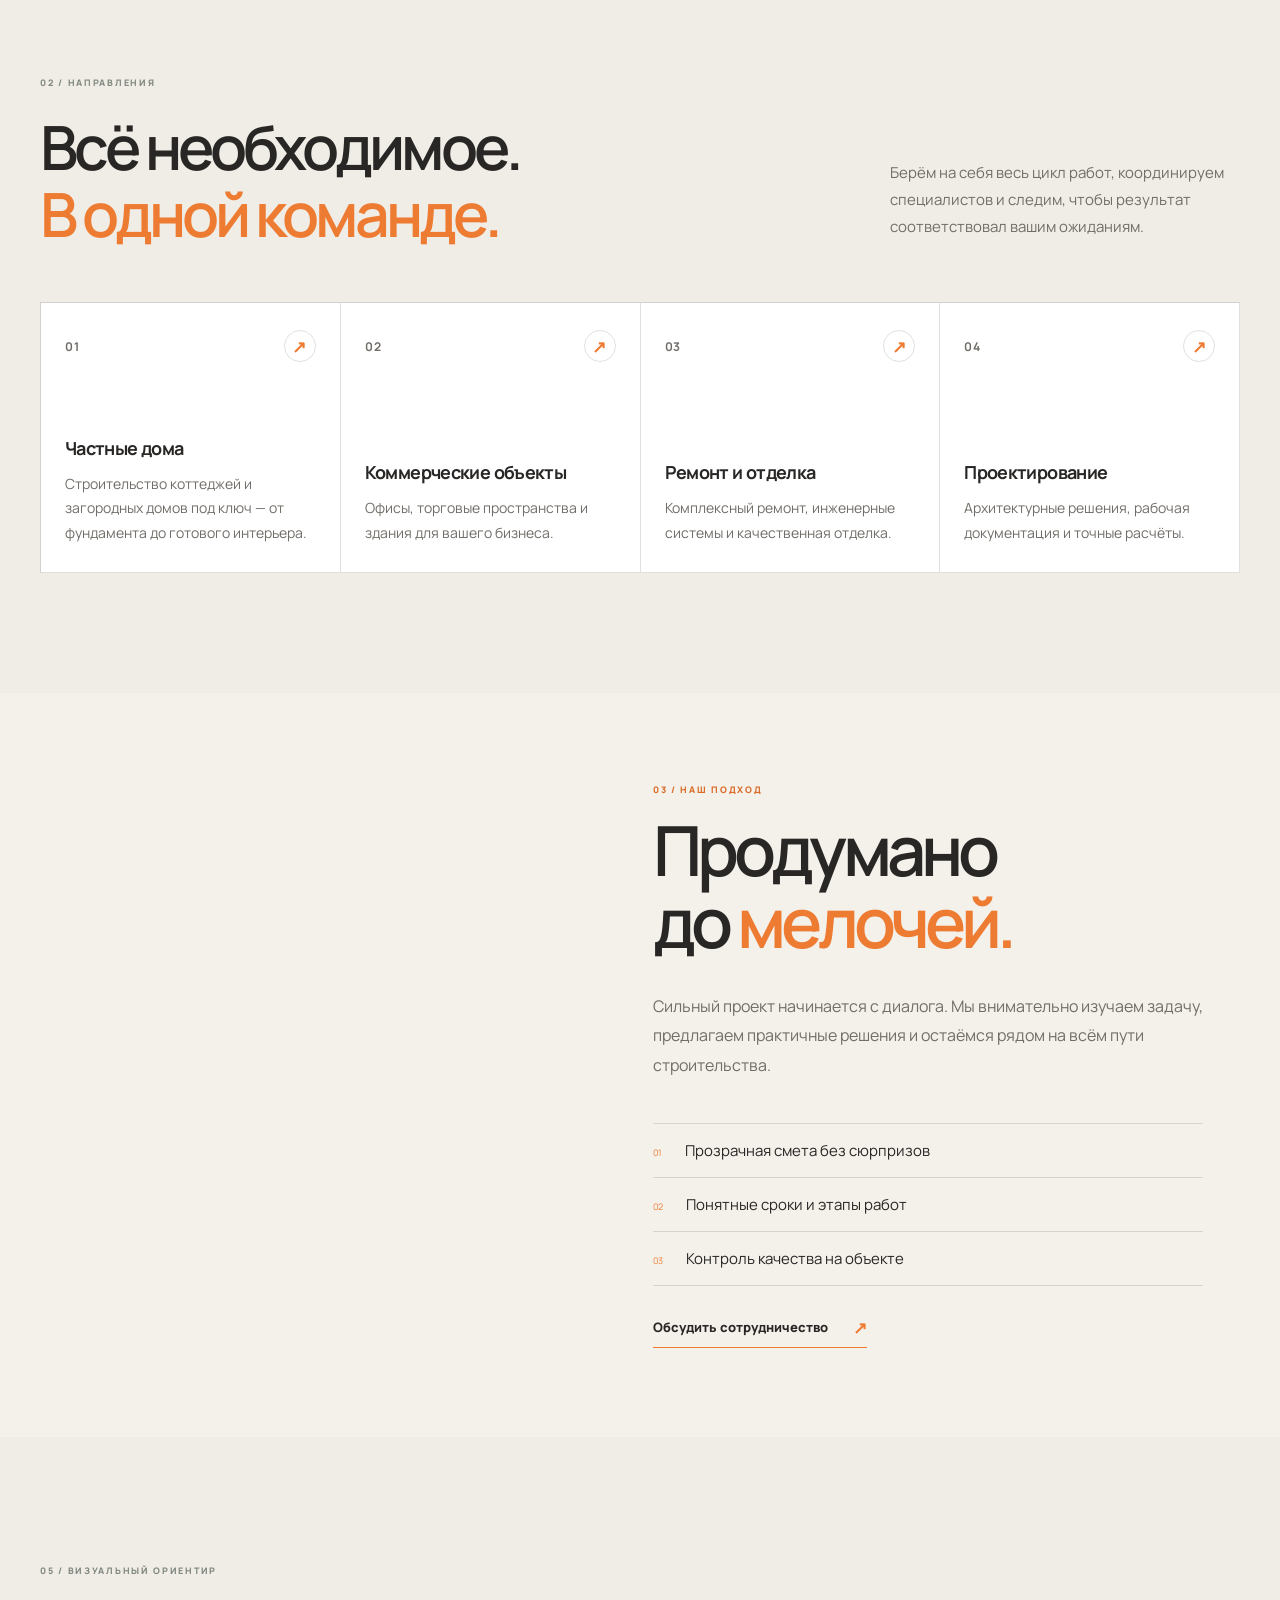
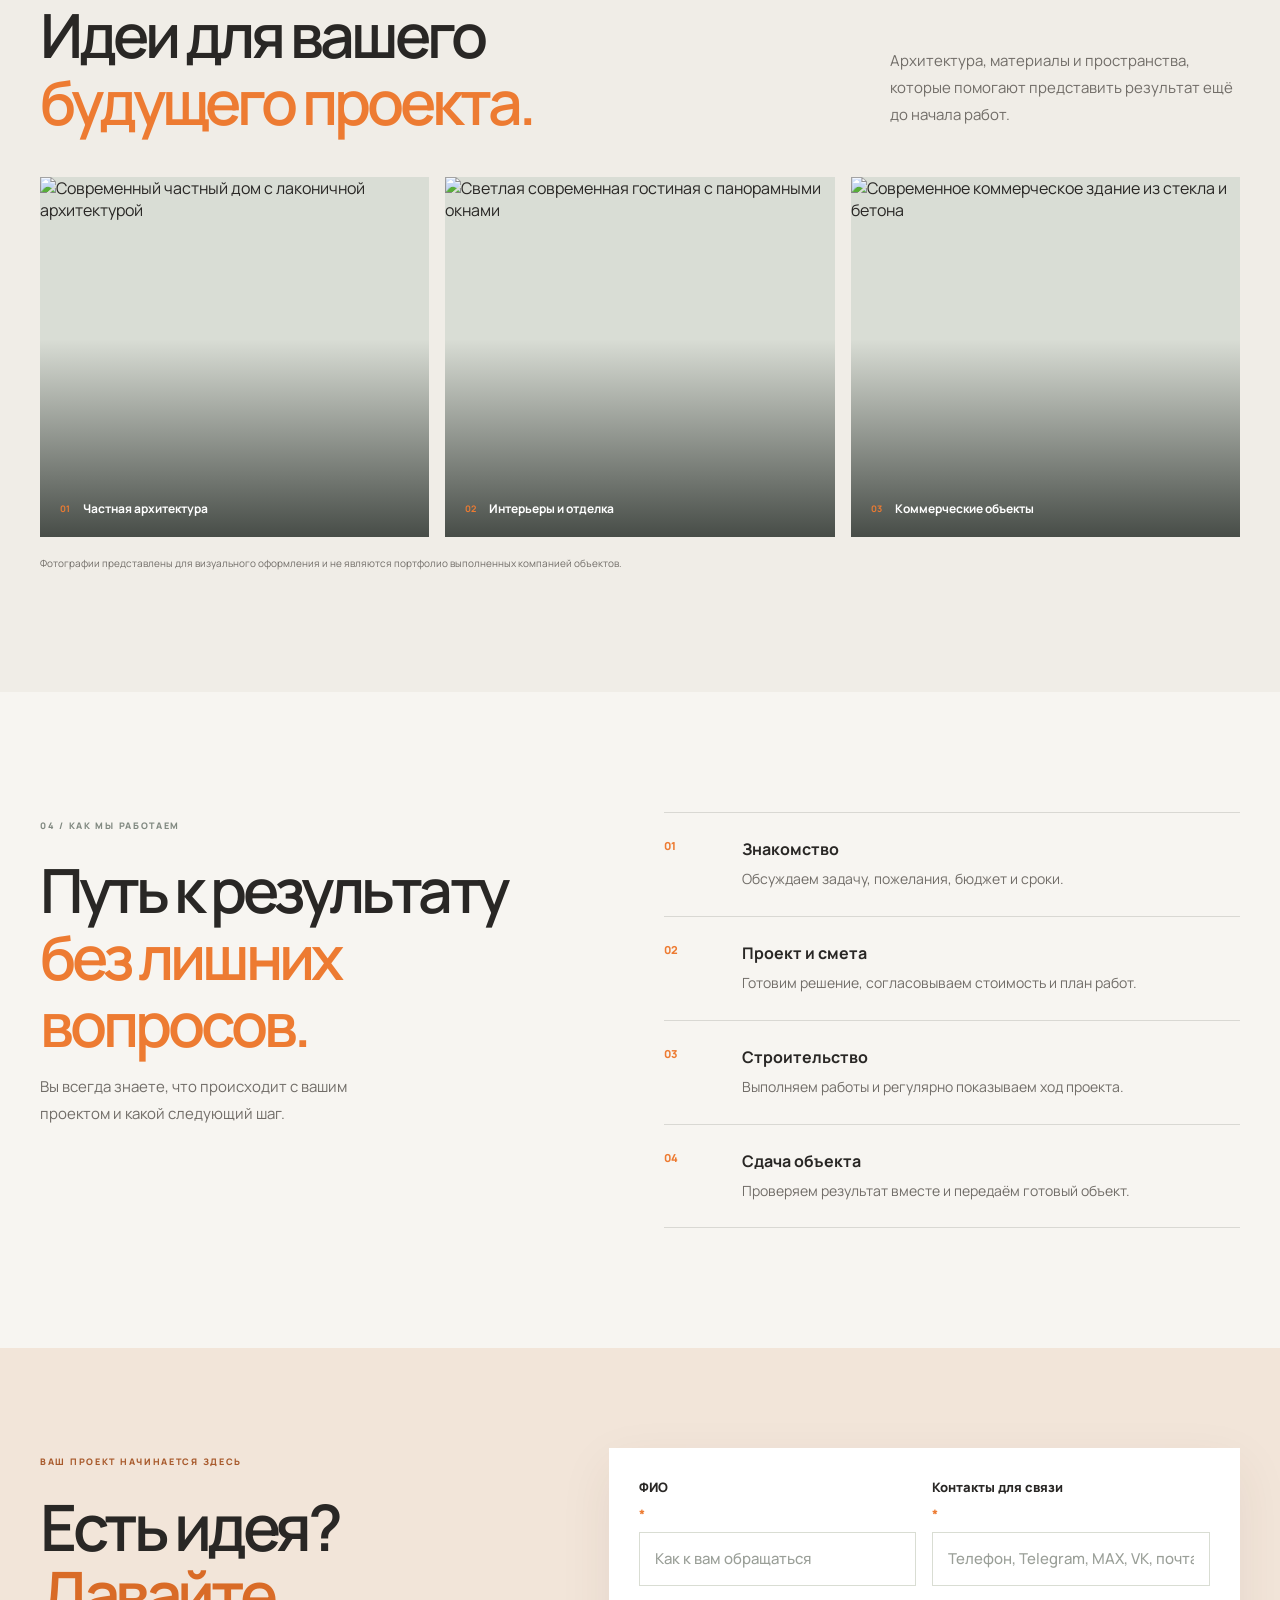
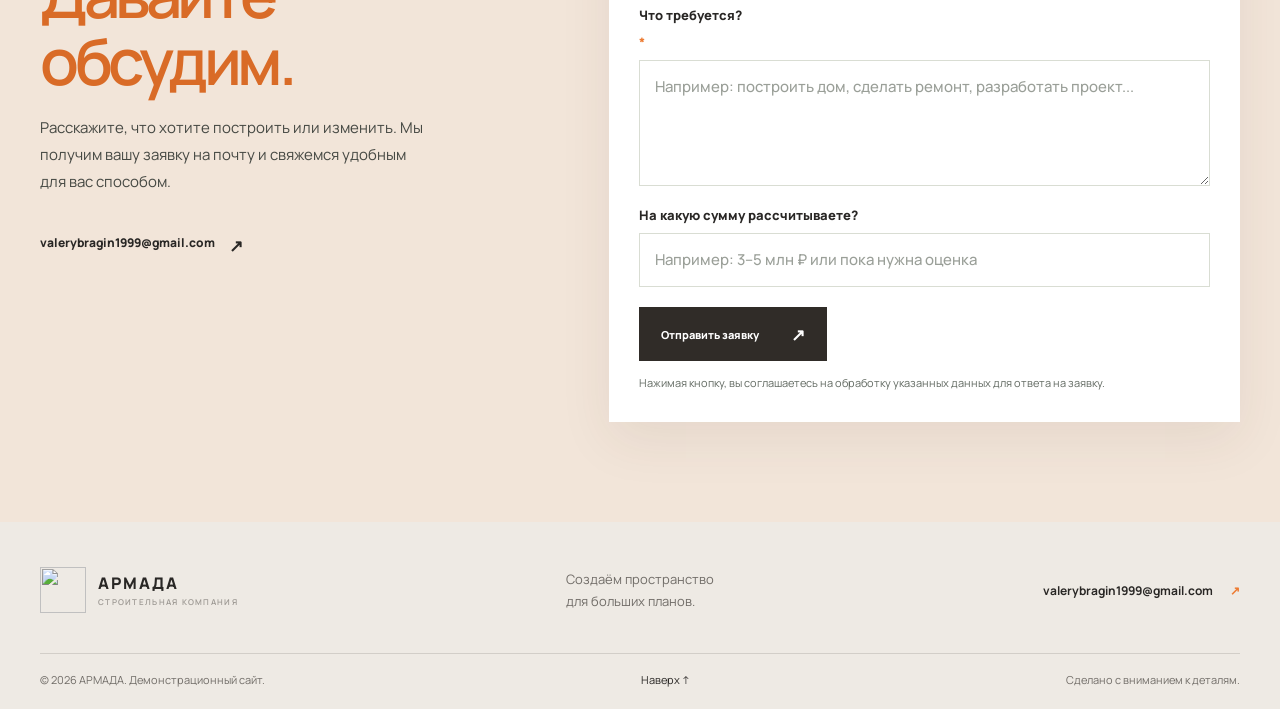
==== commit 98fd4a94: "Load managed content on homepage" ====
--- a/index.html
+++ b/index.html
@@ -10,6 +10,9 @@
   <link rel="preconnect" href="https://fonts.gstatic.com" crossorigin>
   <link href="https://fonts.googleapis.com/css2?family=Manrope:wght@400;500;600;700;800&display=swap" rel="stylesheet">
   <link rel="stylesheet" href="styles.css">
+  <script src="https://cdn.jsdelivr.net/npm/@supabase/supabase-js@2"></script>
+  <script src="supabase-config.js"></script>
+  <script src="site-content.js" defer></script>
 </head>
 <body>
   <header class="site-header" id="top">
--- a/styles.css
+++ b/styles.css
@@ -76,17 +76,14 @@
 .section-heading { display: flex; justify-content: space-between; align-items: end; gap: 40px; margin-bottom: 55px; }
 .section-heading h2 { margin-top: 22px; }
 .section-heading > p { max-width: 350px; margin: 0 0 7px; color: var(--muted); font-size: 15px; line-height: 1.8; }
-.service-grid { display: grid; grid-template-columns: repeat(4, 1fr); border-top: 1px solid var(--line); border-left: 1px solid var(--line); }
-.service-card { min-height: 270px; padding: 25px 23px; display: flex; flex-direction: column; justify-content: space-between; border-right: 1px solid var(--line); border-bottom: 1px solid var(--line); transition: background .25s; }
-.service-card:hover { background: #f5f5ef; }
-.service-card-featured { background: var(--dark); color: white; }
-.service-card-featured:hover { background: #28332b; }
-.service-top { display: flex; justify-content: space-between; color: #879087; font-size: 10px; }
-.service-card-featured .service-top { color: var(--accent); }
-.service-arrow { font-size: 19px; }
-.service-card h3 { margin: 0 0 12px; font-size: 17px; font-weight: 700; letter-spacing: -.04em; }
-.service-card p { max-width: 230px; margin: 0; color: var(--muted); font-size: 14px; line-height: 1.7; }
-.service-card-featured p { color: rgba(255,255,255,.58); }
+.service-grid { display: grid; grid-template-columns: repeat(4, minmax(0, 1fr)); border-top: 1px solid var(--line); border-left: 1px solid var(--line); }
+.service-card { min-height: 270px; padding: 27px 24px; display: flex; flex-direction: column; justify-content: space-between; gap: 38px; background: rgba(255,255,255,.34); color: var(--ink); border-right: 1px solid var(--line); border-bottom: 1px solid var(--line); transition: background .25s, transform .25s; }
+.service-card:hover { background: #fff; }
+.service-top { display: flex; justify-content: space-between; align-items: center; color: var(--muted); font-size: 12px; font-weight: 700; letter-spacing: .08em; }
+.service-arrow { display: grid; place-items: center; width: 32px; height: 32px; border: 1px solid var(--line); border-radius: 50%; color: var(--accent); font-size: 17px; transition: background .25s, color .25s; }
+.service-card:hover .service-arrow { background: var(--accent); color: #fff; }
+.service-card h3 { margin: 0 0 12px; font-size: 18px; line-height: 1.35; font-weight: 700; letter-spacing: -.035em; }
+.service-card p { max-width: 260px; margin: 0; color: var(--muted); font-size: 14px; line-height: 1.75; }
 .project-feature { min-height: 640px; display: grid; grid-template-columns: 1fr 1fr; background: var(--dark); color: white; }
 .project-photo { min-height: 600px; background: url("https://images.unsplash.com/photo-1600566753086-00f18fb6b3ea?auto=format&fit=crop&w=1300&q=85") center/cover no-repeat; }
 .project-content { align-self: center; max-width: 600px; padding: 90px clamp(40px, 8vw, 120px); }
@@ -339,3 +336,709 @@
   .main-nav a { background: #fff; border-color: rgba(41,37,33,.12); color: var(--ink); }
   .menu-toggle { border-color: rgba(255,255,255,.65); background: rgba(35,31,27,.24); }
 }
+
+
+/* Hero statement: prominent, readable and safely positioned */
+.hero-vertical {
+  position: absolute;
+  z-index: 2;
+  right: clamp(24px, 5vw, 76px);
+  bottom: 104px;
+  width: min(440px, 38%);
+  padding: 20px 24px 20px 27px;
+  writing-mode: horizontal-tb;
+  color: #fff;
+  background: rgba(25, 29, 26, .58);
+  border-left: 4px solid var(--accent);
+  box-shadow: 0 12px 36px rgba(0, 0, 0, .16);
+  backdrop-filter: blur(8px);
+  font-size: clamp(21px, 2.15vw, 30px);
+  line-height: 1.2;
+  font-weight: 800;
+  letter-spacing: .055em;
+  text-transform: uppercase;
+  text-wrap: balance;
+}
+@media (max-width: 900px) {
+  .hero-vertical {
+    right: 32px;
+    bottom: 92px;
+    width: min(350px, 42%);
+    padding: 16px 18px 16px 20px;
+    font-size: clamp(18px, 2.5vw, 23px);
+  }
+}
+@media (max-width: 650px) {
+  .hero-vertical {
+    display: block;
+    left: 20px;
+    right: 20px;
+    bottom: 78px;
+    width: auto;
+    padding: 13px 16px 13px 18px;
+    font-size: clamp(17px, 5vw, 22px);
+    line-height: 1.22;
+    letter-spacing: .045em;
+  }
+}
+
+
+/* Keep the hero statement vertical on every screen size */
+.hero-vertical {
+  position: absolute;
+  z-index: 2;
+  top: 50%;
+  right: clamp(22px, 4vw, 58px);
+  bottom: auto;
+  left: auto;
+  width: auto;
+  max-height: calc(100% - 190px);
+  padding: 18px 14px;
+  writing-mode: vertical-rl;
+  text-orientation: mixed;
+  color: #fff;
+  background: rgba(25, 29, 26, .58);
+  border-right: 4px solid var(--accent);
+  box-shadow: 0 12px 36px rgba(0, 0, 0, .16);
+  backdrop-filter: blur(8px);
+  transform: translateY(-25%);
+  font-size: clamp(17px, 1.7vw, 23px);
+  line-height: 1.25;
+  font-weight: 800;
+  letter-spacing: .12em;
+  text-transform: uppercase;
+  text-wrap: balance;
+}
+@media (max-width: 900px) {
+  .hero-vertical {
+    right: 24px;
+    max-height: calc(100% - 170px);
+    padding: 15px 11px;
+    font-size: clamp(16px, 2.2vw, 20px);
+  }
+}
+@media (max-width: 650px) {
+  .hero-vertical {
+    display: block;
+    top: 50%;
+    right: 16px;
+    bottom: auto;
+    left: auto;
+    width: auto;
+    max-height: calc(100% - 160px);
+    padding: 12px 9px;
+    font-size: clamp(14px, 4vw, 17px);
+    line-height: 1.2;
+    letter-spacing: .1em;
+    transform: translateY(-20%);
+  }
+}
+
+
+/* Large, coordinated hero actions */
+.hero-actions {
+  display: flex;
+  align-items: center;
+  flex-wrap: wrap;
+  gap: 16px;
+  margin-top: 42px;
+}
+.hero-actions .button-accent,
+.hero-actions .hero-link {
+  min-height: 68px;
+  display: inline-flex;
+  align-items: center;
+  justify-content: center;
+  gap: 22px;
+  padding: 0 28px;
+  border: 1px solid var(--accent);
+  border-radius: 4px;
+  font-size: clamp(15px, 1.15vw, 17px);
+  line-height: 1.25;
+  font-weight: 800;
+  letter-spacing: -.02em;
+  transition: transform .22s ease, background .22s ease, border-color .22s ease, color .22s ease, box-shadow .22s ease;
+}
+.hero-actions .button-accent {
+  background: var(--accent);
+  color: var(--ink);
+  box-shadow: 0 9px 26px rgba(0,0,0,.18);
+}
+.hero-actions .button-accent:hover {
+  transform: translateY(-3px);
+  background: #f49350;
+  border-color: #f49350;
+  box-shadow: 0 14px 32px rgba(0,0,0,.24);
+}
+.hero-actions .hero-link {
+  color: #fff;
+  background: rgba(255,255,255,.08);
+  border-color: rgba(255,255,255,.55);
+  backdrop-filter: blur(8px);
+}
+.hero-actions .hero-link:hover {
+  transform: translateY(-3px);
+  color: var(--ink);
+  background: #fff;
+  border-color: #fff;
+}
+.hero-actions .button span,
+.hero-actions .hero-link span {
+  margin: 0;
+  color: inherit;
+  font-size: 22px;
+  line-height: 1;
+  transition: transform .22s ease;
+}
+.hero-actions .button-accent span { color: var(--ink); }
+.hero-actions .hero-link span { color: var(--accent); }
+.hero-actions .button:hover span { transform: translate(3px, -2px); }
+.hero-actions .hero-link:hover span { color: var(--ink); transform: translateY(3px); }
+@media (max-width: 650px) {
+  .hero-actions {
+    align-items: stretch;
+    flex-direction: column;
+    gap: 12px;
+    margin-top: 30px;
+    width: min(100%, 390px);
+  }
+  .hero-actions .button-accent,
+  .hero-actions .hero-link {
+    width: 100%;
+    min-height: 62px;
+    justify-content: space-between;
+    padding: 0 20px;
+    font-size: 16px;
+  }
+}
+
+
+/* Hero statement: one clean horizontal line */
+.hero-vertical {
+  top: auto;
+  right: clamp(22px, 4vw, 58px);
+  bottom: 112px;
+  left: auto;
+  width: max-content;
+  max-width: calc(100% - 48px);
+  max-height: none;
+  padding: 13px 20px;
+  writing-mode: horizontal-tb;
+  text-orientation: mixed;
+  white-space: nowrap;
+  overflow: visible;
+  color: #fff;
+  background: rgba(25, 29, 26, .66);
+  border-right: 0;
+  border-bottom: 3px solid var(--accent);
+  box-shadow: 0 10px 30px rgba(0, 0, 0, .18);
+  backdrop-filter: blur(8px);
+  transform: none;
+  font-size: clamp(13px, 1.45vw, 19px);
+  line-height: 1.2;
+  font-weight: 800;
+  letter-spacing: .12em;
+}
+@media (max-width: 650px) {
+  .hero-vertical {
+    right: 16px;
+    bottom: 96px;
+    max-width: calc(100% - 32px);
+    padding: 10px 12px;
+    font-size: clamp(10px, 2.8vw, 13px);
+    letter-spacing: .07em;
+  }
+}
+
+/* Hero statement: large on desktop, safely in-flow on mobile */
+@media (min-width: 651px) {
+  .hero-vertical {
+    top: auto;
+    right: clamp(24px, 4vw, 58px);
+    bottom: 76px;
+    left: auto;
+    width: fit-content;
+    max-width: calc(100% - 64px);
+    padding: 18px 24px;
+    writing-mode: horizontal-tb;
+    white-space: normal;
+    text-wrap: balance;
+    color: #fff;
+    background: rgba(25, 29, 26, .72);
+    border: 0;
+    border-bottom: 5px solid var(--accent);
+    box-shadow: 0 14px 38px rgba(0, 0, 0, .22);
+    backdrop-filter: blur(9px);
+    transform: none;
+    font-size: clamp(32px, 4vw, 57px);
+    line-height: 1.08;
+    font-weight: 900;
+    letter-spacing: .035em;
+  }
+}
+@media (max-width: 650px) {
+  .hero {
+    height: auto;
+    min-height: 820px;
+    max-height: none;
+    flex-direction: column;
+    align-items: stretch;
+    justify-content: center;
+    padding: 105px 0 42px;
+  }
+  .hero-content {
+    width: min(100% - 40px, 520px);
+    margin: 0 auto;
+    padding-top: 0;
+  }
+  .hero-vertical {
+    position: relative;
+    display: block;
+    top: auto;
+    right: auto;
+    bottom: auto;
+    left: auto;
+    align-self: flex-end;
+    width: fit-content;
+    max-width: calc(100% - 40px);
+    margin: 26px 20px 0;
+    padding: 11px 13px;
+    writing-mode: horizontal-tb;
+    white-space: normal;
+    text-wrap: balance;
+    color: #fff;
+    background: rgba(25, 29, 26, .72);
+    border: 0;
+    border-bottom: 3px solid var(--accent);
+    box-shadow: 0 8px 24px rgba(0, 0, 0, .2);
+    backdrop-filter: blur(8px);
+    transform: none;
+    font-size: 13px;
+    line-height: 1.3;
+    font-weight: 800;
+    letter-spacing: .07em;
+  }
+}
+
+/* Final refinement: halve desktop statement size and match mobile menu button styling */
+@media (min-width: 651px) {
+  .hero-vertical {
+    font-size: clamp(16px, 2vw, 28px);
+    padding: 14px 18px;
+    border-bottom-width: 3px;
+  }
+}
+@media (max-width: 650px) {
+  .menu-toggle,
+  .menu-toggle:hover,
+  .menu-toggle:active,
+  .menu-toggle:focus,
+  .menu-toggle:focus-visible,
+  .menu-toggle[aria-expanded="true"] {
+    background: #fff;
+    border-color: rgba(41, 37, 33, .16);
+    box-shadow: 0 5px 18px rgba(0, 0, 0, .12);
+    outline: none;
+  }
+  .menu-toggle span {
+    background: #302c28;
+  }
+}
+
+/* Final hero statement layout: vertical on desktop, aligned under actions on mobile */
+@media (min-width: 651px) {
+  .hero-vertical {
+    position: absolute;
+    top: 50%;
+    right: clamp(24px, 4vw, 58px);
+    bottom: auto;
+    left: auto;
+    width: auto;
+    max-width: none;
+    max-height: calc(100% - 150px);
+    padding: 14px 18px;
+    writing-mode: vertical-rl;
+    text-orientation: mixed;
+    white-space: nowrap;
+    border: 0;
+    border-right: 3px solid var(--accent);
+    border-bottom: 0;
+    font-size: clamp(16px, 2vw, 28px);
+    line-height: 1.15;
+    letter-spacing: .035em;
+    transform: translateY(-50%);
+  }
+}
+@media (max-width: 650px) {
+  .hero-vertical {
+    position: relative;
+    display: block;
+    top: auto;
+    right: auto;
+    bottom: auto;
+    left: auto;
+    align-self: flex-start;
+    width: min(390px, calc(100% - 40px));
+    max-width: none;
+    margin: 18px 0 0 max(20px, calc((100% - 520px) / 2));
+    padding: 11px 16px;
+    writing-mode: horizontal-tb;
+    text-orientation: mixed;
+    white-space: normal;
+    text-wrap: balance;
+    border: 0;
+    border-bottom: 3px solid var(--accent);
+    font-size: 13px;
+    line-height: 1.3;
+    letter-spacing: .07em;
+    transform: none;
+  }
+}
+
+
+/* Hero statement without a panel; keep the accent stripe */
+.hero-vertical {
+  background: transparent;
+  box-shadow: none;
+  backdrop-filter: none;
+}
+
+
+/* Mobile header gets its own solid surface; menu button stays transparent until pressed */
+@media (max-width: 650px) {
+  .site-header {
+    background: #292725;
+    border-bottom: 1px solid rgba(255,255,255,.12);
+  }
+  .menu-toggle {
+    background: transparent;
+    border-color: rgba(255,255,255,.35);
+    box-shadow: none;
+    outline: none;
+  }
+  .menu-toggle:hover,
+  .menu-toggle:focus {
+    background: transparent;
+    box-shadow: none;
+  }
+  .menu-toggle:active,
+  .menu-toggle:focus-visible,
+  .menu-toggle[aria-expanded="true"] {
+    background: #fff;
+    border-color: rgba(255,255,255,.8);
+    box-shadow: 0 5px 18px rgba(0,0,0,.12);
+  }
+  .menu-toggle span {
+    background: #fff;
+  }
+  .menu-toggle:active span,
+  .menu-toggle:focus-visible span,
+  .menu-toggle[aria-expanded="true"] span {
+    background: #292725;
+  }
+}
+
+
+/* Keep the mobile header transparent over the hero image.
+   Only the menu toggle turns white while pressed or while the menu is open. */
+@media (max-width: 650px) {
+  .site-header {
+    background: transparent;
+    border-bottom-color: rgba(255,255,255,.2);
+  }
+  .menu-toggle,
+  .menu-toggle:hover,
+  .menu-toggle:focus {
+    background: transparent;
+    border-color: rgba(255,255,255,.4);
+    box-shadow: none;
+  }
+  .menu-toggle:active,
+  .menu-toggle:focus-visible,
+  .menu-toggle[aria-expanded="true"] {
+    background: #fff;
+    border-color: rgba(41,37,33,.16);
+    box-shadow: 0 5px 18px rgba(0,0,0,.12);
+  }
+  .menu-toggle span {
+    background: #fff;
+  }
+  .menu-toggle:active span,
+  .menu-toggle:focus-visible span,
+  .menu-toggle[aria-expanded="true"] span {
+    background: #302c28;
+  }
+}
+
+
+/* Landscape phones and compact tablets: use the mobile layout without horizontal overflow */
+@media (orientation: landscape) and (max-height: 600px) and (max-width: 1100px) {
+  html,
+  body {
+    width: 100%;
+    max-width: 100%;
+    overflow-x: clip;
+  }
+
+  .container {
+    width: calc(100% - 40px);
+    max-width: 760px;
+  }
+
+  .site-header {
+    background: transparent;
+    border-bottom-color: rgba(255,255,255,.2);
+  }
+
+  .header-inner {
+    min-height: 68px;
+    gap: 14px;
+  }
+
+  .brand-symbol-img {
+    width: 34px;
+    height: 34px;
+    object-fit: contain;
+  }
+
+  .brand-name {
+    font-size: 13px;
+  }
+
+  .menu-toggle {
+    width: 42px;
+    height: 42px;
+    display: flex;
+    flex: 0 0 42px;
+    flex-direction: column;
+    justify-content: center;
+    align-items: center;
+    gap: 6px;
+    border: 1px solid rgba(255,255,255,.4);
+    background: transparent;
+    box-shadow: none;
+    cursor: pointer;
+  }
+
+  .menu-toggle span {
+    width: 17px;
+    height: 1px;
+    background: #fff;
+  }
+
+  .menu-toggle[aria-expanded="true"] {
+    background: #fff;
+    border-color: rgba(41,37,33,.16);
+    box-shadow: 0 5px 18px rgba(0,0,0,.12);
+  }
+
+  .menu-toggle[aria-expanded="true"] span {
+    background: #302c28;
+  }
+
+  .header-contact {
+    display: none;
+  }
+
+  .main-nav {
+    position: absolute;
+    top: 68px;
+    left: 0;
+    right: 0;
+    display: none;
+    flex-direction: column;
+    align-items: stretch;
+    gap: 8px;
+    padding: 10px 20px 16px;
+    background: #f7f5f1;
+    box-shadow: 0 12px 24px rgba(40,32,25,.12);
+  }
+
+  .main-nav.is-open {
+    display: flex;
+  }
+
+  .main-nav a {
+    min-height: 52px;
+    padding: 8px 10px;
+    gap: 12px;
+    border: 1px solid rgba(41,37,33,.12);
+    border-radius: 999px;
+    background: #fff;
+    color: var(--ink);
+    font-size: 15px;
+  }
+
+  .nav-label {
+    min-width: 0;
+    min-height: 34px;
+  }
+
+  .hero {
+    width: 100%;
+    min-height: 540px;
+    height: auto;
+    max-height: none;
+    padding: 92px 0 38px;
+    align-items: center;
+  }
+
+  .hero-image,
+  .hero-overlay {
+    width: 100%;
+  }
+
+  .hero-content {
+    width: calc(100% - 40px);
+    max-width: 760px;
+    margin: 0 auto;
+    padding-top: 0;
+  }
+
+  .hero h1 {
+    max-width: 620px;
+    margin: 18px 0 12px;
+    font-size: clamp(38px, 6.5vw, 62px);
+  }
+
+  .hero-description {
+    max-width: 560px;
+    font-size: 14px;
+    line-height: 1.6;
+  }
+
+  .hero-actions {
+    width: auto;
+    align-items: center;
+    flex-direction: row;
+    flex-wrap: wrap;
+    gap: 10px;
+    margin-top: 20px;
+  }
+
+  .hero-actions .button-accent,
+  .hero-actions .hero-link {
+    width: auto;
+    min-height: 52px;
+    padding: 0 16px;
+    gap: 14px;
+    font-size: 13px;
+  }
+
+  .hero-vertical {
+    top: auto;
+    right: 20px;
+    bottom: 18px;
+    left: auto;
+    width: auto;
+    max-width: calc(100% - 40px);
+    max-height: none;
+    padding: 7px 0;
+    writing-mode: horizontal-tb;
+    white-space: normal;
+    border: 0;
+    border-bottom: 2px solid var(--accent);
+    font-size: 11px;
+    line-height: 1.25;
+    letter-spacing: .07em;
+    transform: none;
+  }
+
+  .section-pad {
+    padding-top: 64px;
+    padding-bottom: 64px;
+  }
+
+  img,
+  video,
+  iframe {
+    max-width: 100%;
+  }
+}
+
+
+/* Approach section: give the text block a full, balanced layout */
+.project-feature {
+  grid-template-columns: minmax(0, 0.9fr) minmax(0, 1.1fr);
+  align-items: stretch;
+  min-height: 680px;
+}
+.project-photo {
+  min-width: 0;
+  min-height: 100%;
+}
+.project-content {
+  box-sizing: border-box;
+  width: 100%;
+  max-width: none;
+  min-width: 0;
+  align-self: stretch;
+  display: flex;
+  flex-direction: column;
+  justify-content: center;
+  padding: clamp(54px, 7vw, 104px) clamp(32px, 6vw, 88px);
+}
+.project-content h2 {
+  margin: 18px 0 18px;
+  font-size: clamp(46px, 5.4vw, 72px);
+}
+.project-content > p {
+  max-width: 560px;
+  font-size: 16px;
+  line-height: 1.85;
+}
+.benefit-list {
+  width: 100%;
+  max-width: 620px;
+  margin: 26px 0;
+}
+.benefit-list li {
+  padding: 16px 0;
+  font-size: 15px;
+}
+.text-button {
+  align-self: flex-start;
+  margin-top: 4px;
+  font-size: 13px;
+}
+@media (max-width: 900px) {
+  .project-content {
+    padding: 56px 34px;
+  }
+}
+@media (max-width: 650px) {
+  .project-feature {
+    grid-template-columns: 1fr;
+    min-height: 0;
+  }
+  .project-photo {
+    min-height: 300px;
+  }
+  .project-content {
+    width: 100%;
+    padding: 52px 24px 60px;
+  }
+  .project-content h2 {
+    font-size: clamp(42px, 10vw, 56px);
+  }
+  .project-content > p {
+    font-size: 15px;
+  }
+  .benefit-list li {
+    font-size: 14px;
+  }
+}
+
+
+/* Restore the original approach section: photo on the left, text on the right */
+@media (min-width: 651px) {
+  .project-photo {
+    grid-column: 1;
+    grid-row: 1;
+  }
+  .project-content {
+    grid-column: 2;
+    grid-row: 1;
+    justify-content: center;
+  }
+}
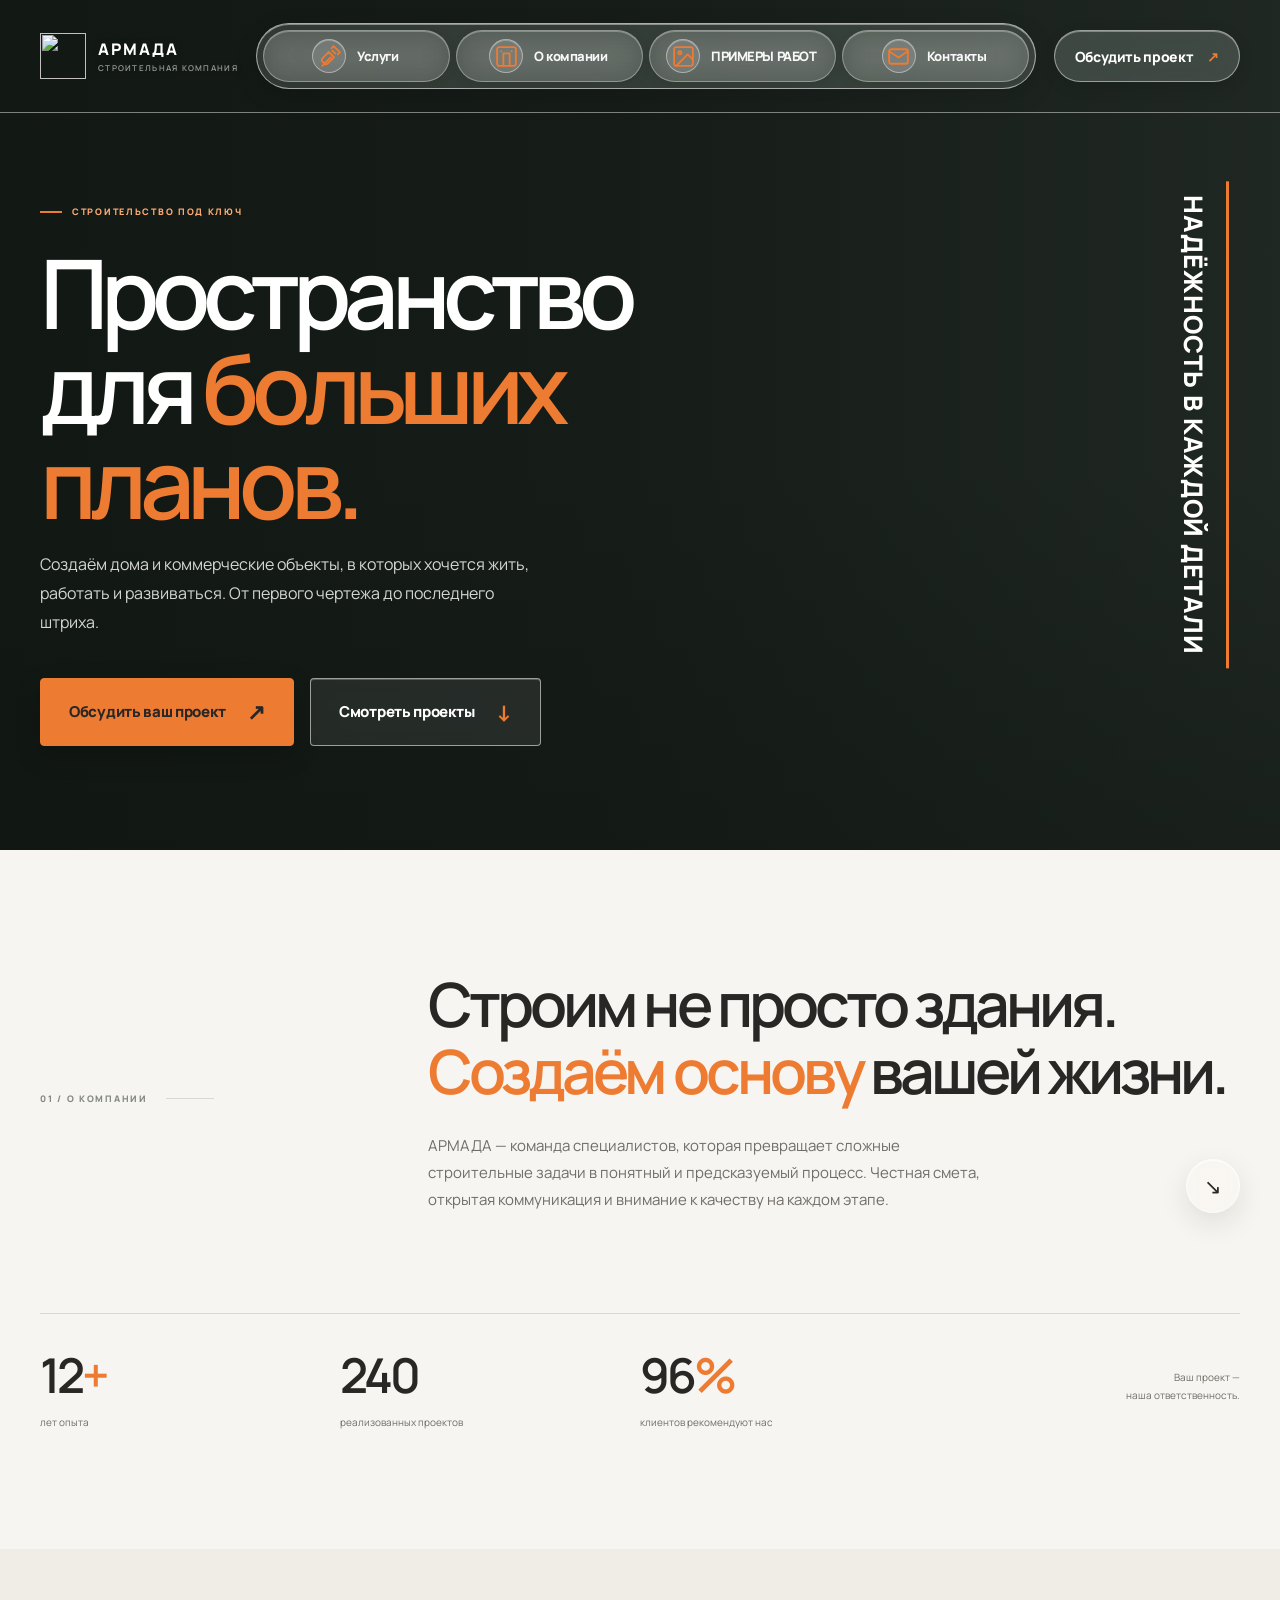
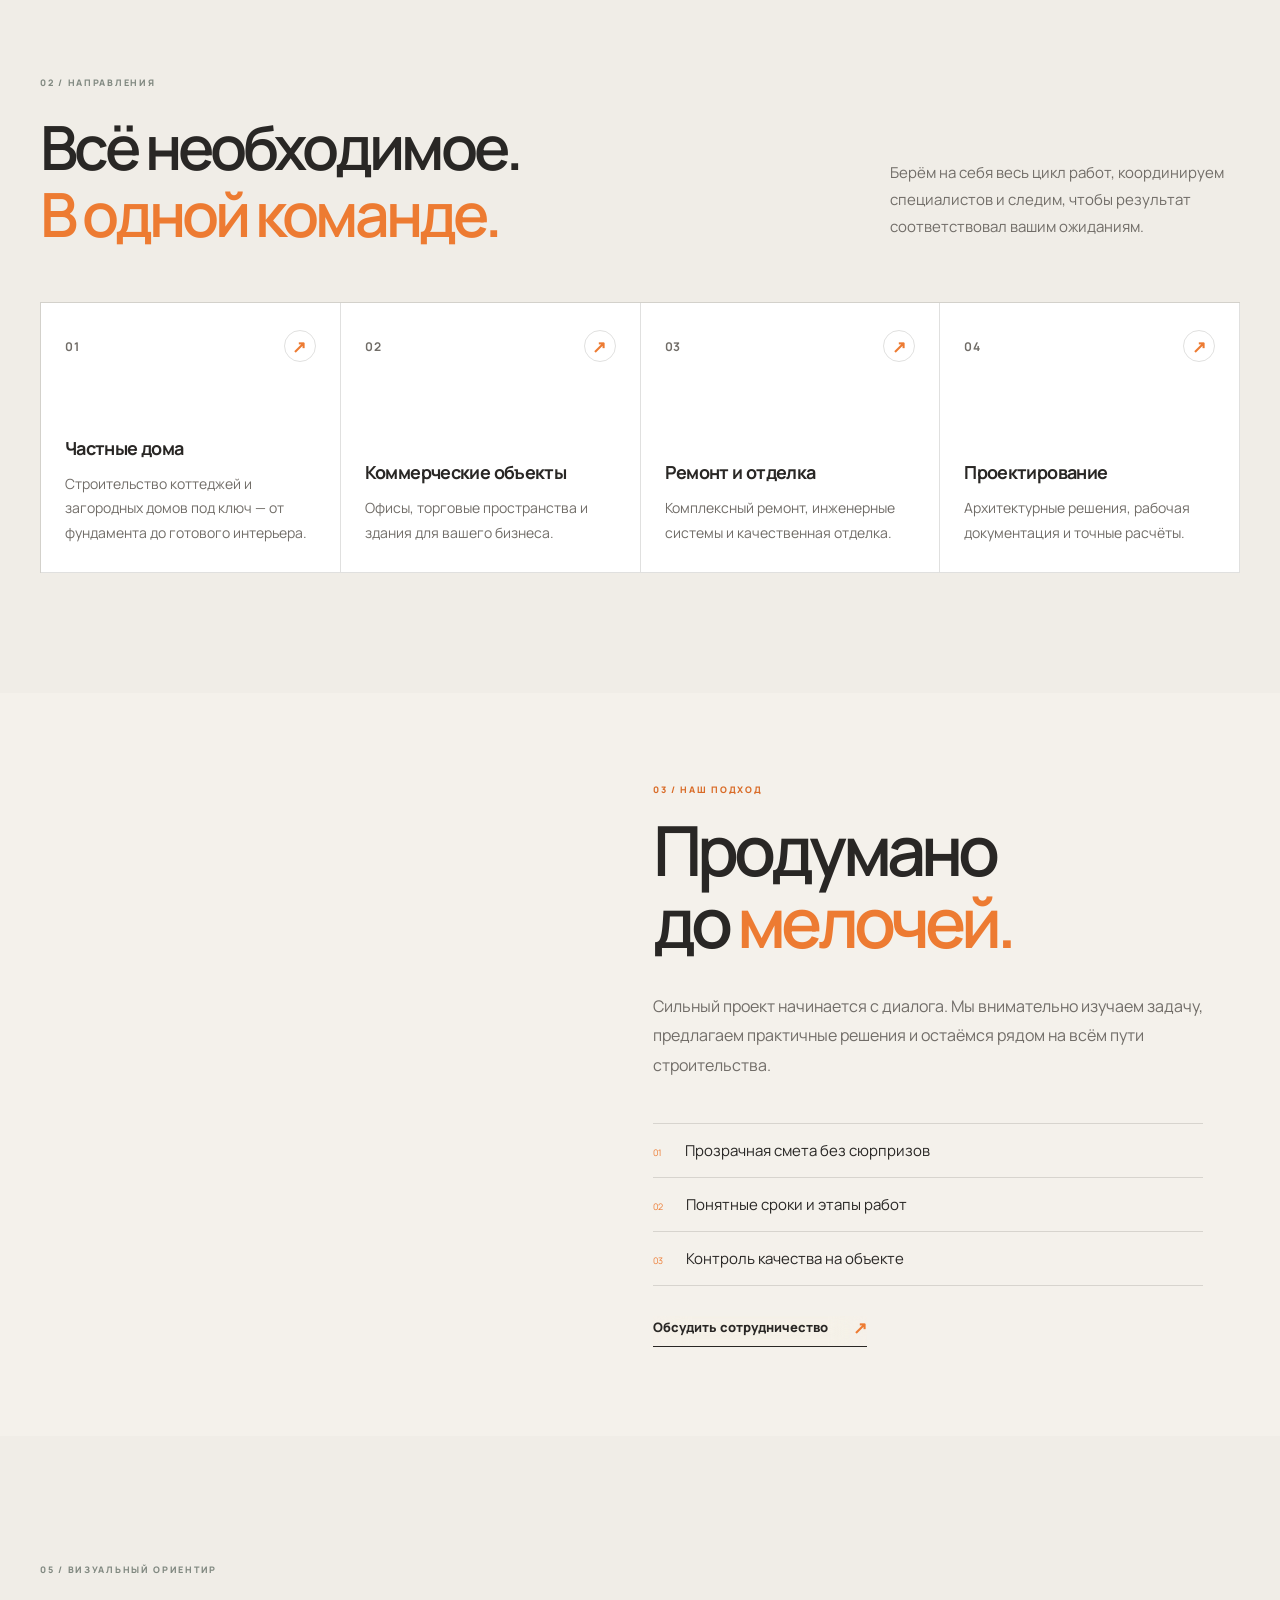
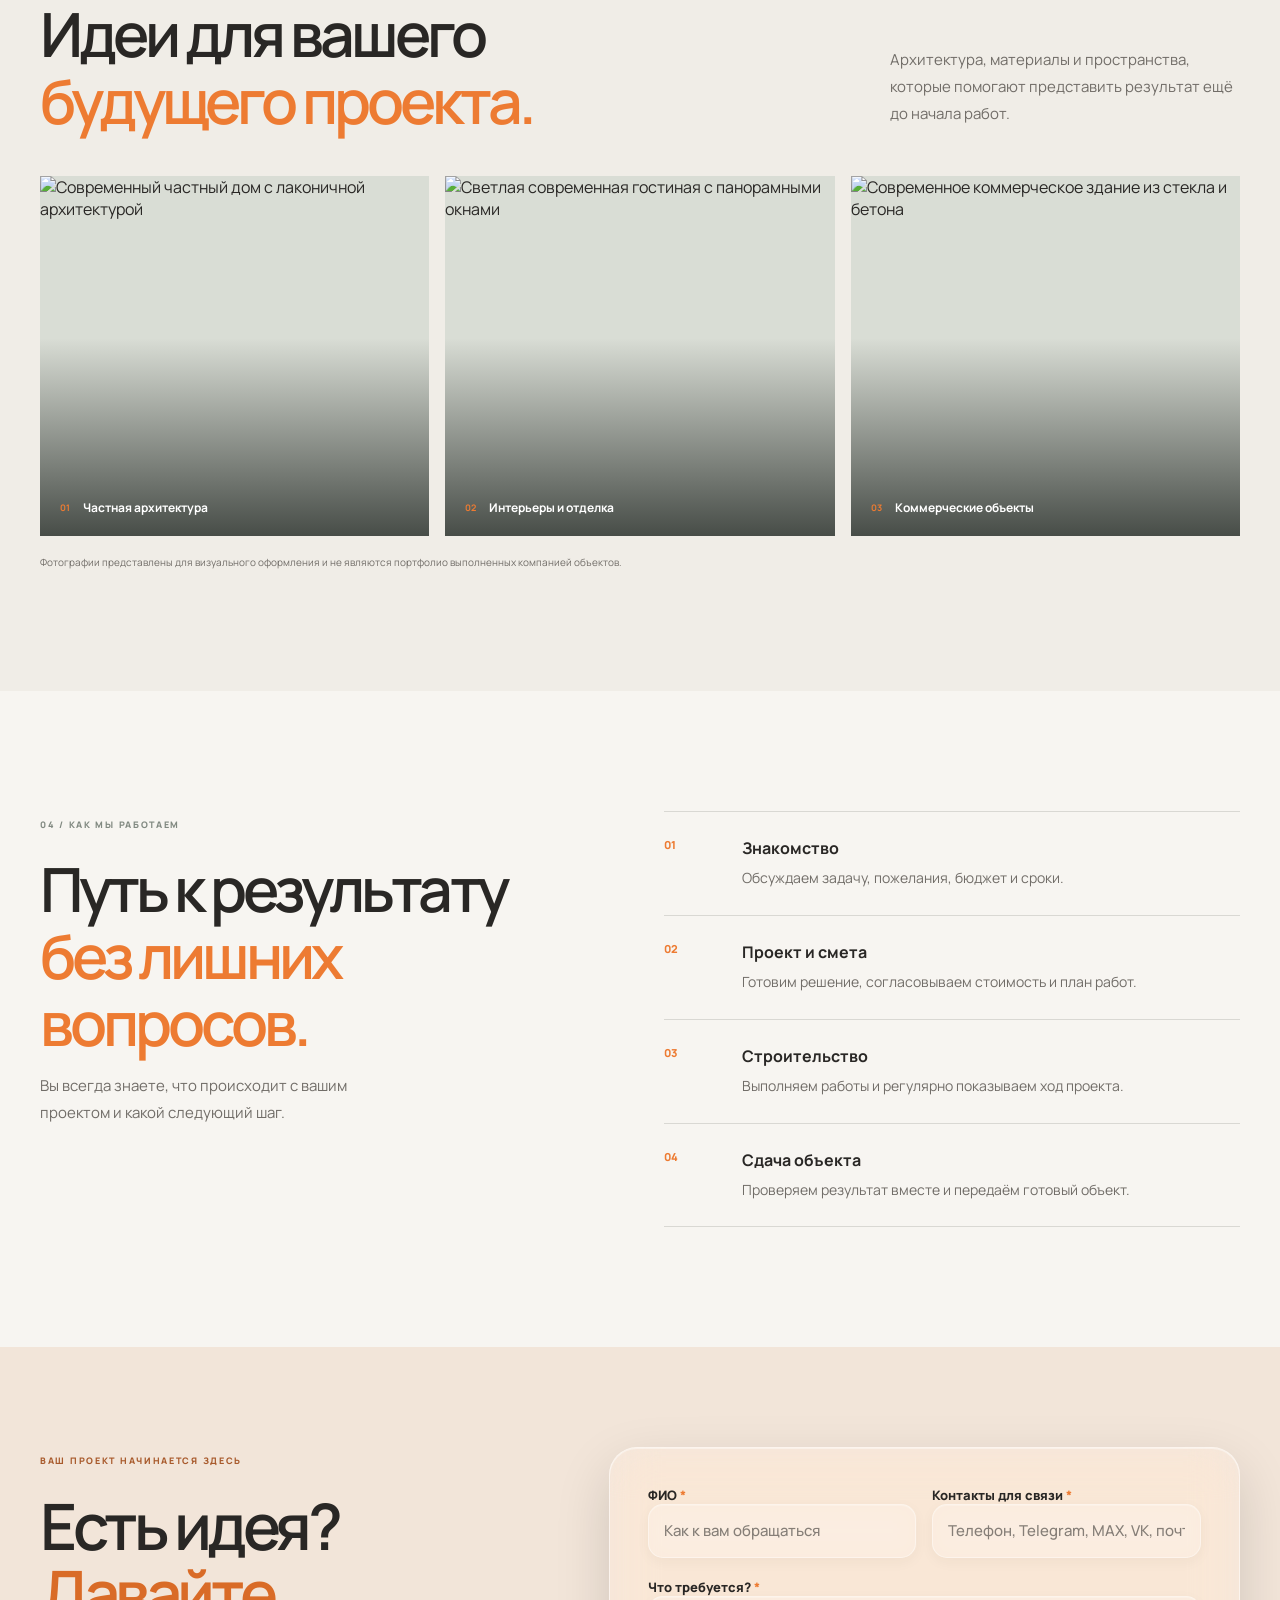
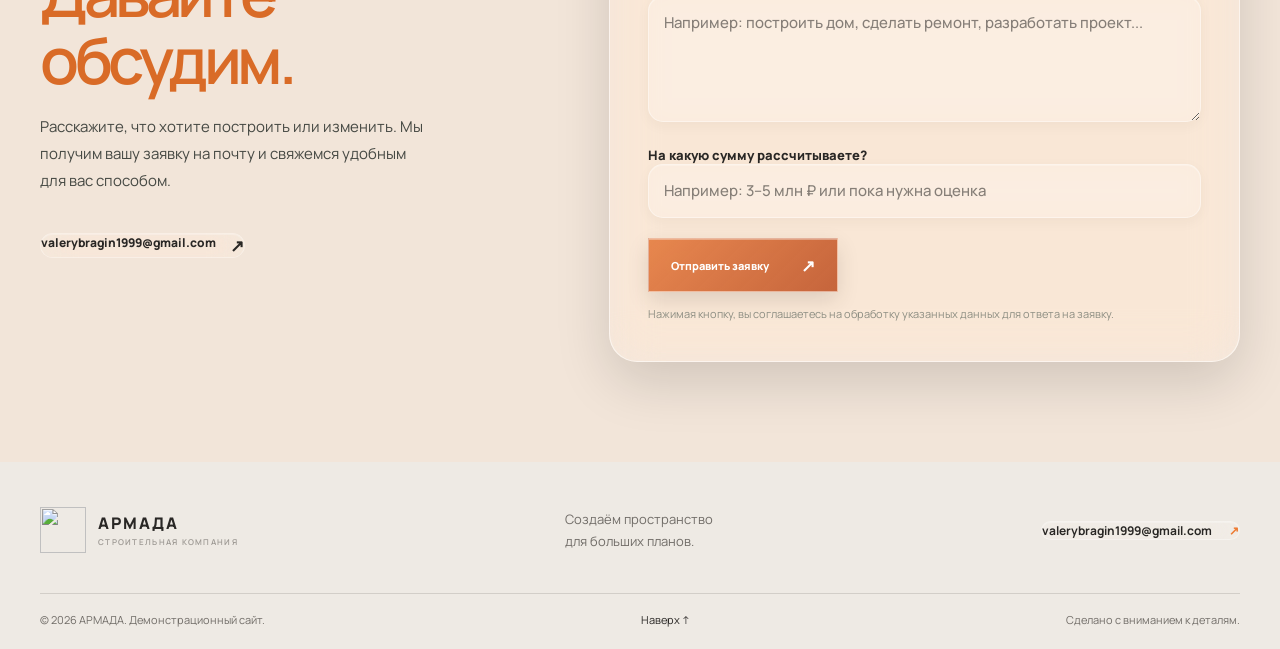
==== commit 35f1ea20: "Replace navigation glyphs with matching line icons" ====
--- a/index.html
+++ b/index.html
@@ -25,10 +25,10 @@
         <span></span><span></span>
       </button>
       <nav class="main-nav" id="main-nav" aria-label="Основная навигация">
-        <a href="#services"><span class="nav-icon" aria-hidden="true">⚒</span><span class="nav-label">Услуги</span></a>
-        <a href="#about"><span class="nav-icon" aria-hidden="true">◈</span><span class="nav-label">О компании</span></a>
-        <a href="examples.html"><span class="nav-icon" aria-hidden="true">▧</span><span class="nav-label">ПРИМЕРЫ РАБОТ</span></a>
-        <a href="#contacts"><span class="nav-icon" aria-hidden="true">✉</span><span class="nav-label">Контакты</span></a>
+        <a href="#services"><span class="nav-icon nav-icon-services" aria-hidden="true"><svg viewBox="0 0 24 24" width="25" height="25" fill="none" stroke="currentColor" stroke-width="1.8" stroke-linecap="round" stroke-linejoin="round" aria-hidden="true"><path d="m14.7 6.3 3 3"/><path d="m5 21 8.2-8.2"/><path d="m7.2 18.8-2-2a2.1 2.1 0 0 1 0-3l6.1-6.1 5 5-6.1 6.1a2.1 2.1 0 0 1-3 0Z"/><path d="m14 4 2-2 6 6-2 2"/></svg></span><span class="nav-label">Услуги</span></a>
+        <a href="#about"><span class="nav-icon nav-icon-about" aria-hidden="true"><svg viewBox="0 0 24 24" width="25" height="25" fill="none" stroke="currentColor" stroke-width="1.8" stroke-linecap="round" stroke-linejoin="round" aria-hidden="true"><rect x="3" y="3" width="18" height="18" rx="2"/><path d="M9 21V9h6v12"/><path d="M7 7h.01M17 7h.01"/></svg></span><span class="nav-label">О компании</span></a>
+        <a href="examples.html"><span class="nav-icon nav-icon-projects" aria-hidden="true"><svg viewBox="0 0 24 24" width="25" height="25" fill="none" stroke="currentColor" stroke-width="1.8" stroke-linecap="round" stroke-linejoin="round" aria-hidden="true"><rect x="3" y="3" width="18" height="18" rx="2"/><circle cx="8.5" cy="8.5" r="1.5"/><path d="m21 15-5-5L5 21"/></svg></span><span class="nav-label">ПРИМЕРЫ РАБОТ</span></a>
+        <a href="#contacts"><span class="nav-icon nav-icon-contacts" aria-hidden="true"><svg viewBox="0 0 24 24" width="25" height="25" fill="none" stroke="currentColor" stroke-width="1.8" stroke-linecap="round" stroke-linejoin="round" aria-hidden="true"><rect x="3" y="5" width="18" height="14" rx="2"/><path d="m3 7 9 6 9-6"/></svg></span><span class="nav-label">Контакты</span></a>
       </nav>
       <a class="header-contact" href="mailto:valerybragin1999@gmail.com">Обсудить проект <span>↗</span></a>
     </div>
--- a/styles.css
+++ b/styles.css
@@ -1042,3 +1042,909 @@
     justify-content: center;
   }
 }
+
+/* Mobile navigation: centered, wider dropdown below the header */
+@media (max-width: 650px) {
+  .site-header {
+    z-index: 30;
+  }
+
+  .main-nav {
+    position: absolute;
+    top: calc(100% + 8px);
+    left: 50%;
+    right: auto;
+    transform: translateX(-50%);
+    width: min(440px, calc(100vw - 40px));
+    display: none;
+    flex-direction: column;
+    align-items: stretch;
+    gap: 7px;
+    padding: 11px;
+    border: 1px solid rgba(41, 37, 33, .10);
+    border-radius: 22px;
+    background: rgba(247, 245, 241, .98);
+    box-shadow: 0 12px 30px rgba(40, 32, 25, .18);
+    backdrop-filter: blur(12px);
+  }
+
+  .main-nav.is-open {
+    display: flex;
+  }
+
+  .main-nav a {
+    min-height: 46px;
+    padding: 6px 12px;
+    gap: 11px;
+    border: 1px solid rgba(41, 37, 33, .09);
+    border-radius: 999px;
+    background: #fff;
+    color: var(--ink);
+    font-size: 14px;
+    line-height: 1.2;
+    box-shadow: none;
+  }
+
+  .nav-icon {
+    width: 32px;
+    height: 32px;
+    flex: 0 0 32px;
+    font-size: 15px;
+  }
+
+  .nav-label {
+    min-width: 0;
+    min-height: 32px;
+    justify-content: flex-start;
+    padding: 0 7px;
+    font-size: 14px;
+  }
+}
+
+/* Apply the same centered compact menu on phones in landscape orientation */
+@media (orientation: landscape) and (max-height: 600px) and (max-width: 1100px) {
+  .site-header {
+    z-index: 30;
+  }
+
+  .main-nav {
+    position: absolute;
+    top: calc(100% + 8px);
+    left: 50%;
+    right: auto;
+    transform: translateX(-50%);
+    width: min(500px, calc(100vw - 40px));
+    display: none;
+    flex-direction: column;
+    align-items: stretch;
+    gap: 6px;
+    padding: 9px 11px;
+    border: 1px solid rgba(41, 37, 33, .10);
+    border-radius: 20px;
+    background: rgba(247, 245, 241, .98);
+    box-shadow: 0 12px 30px rgba(40, 32, 25, .18);
+    backdrop-filter: blur(12px);
+  }
+
+  .main-nav.is-open {
+    display: flex;
+  }
+
+  .main-nav a {
+    min-height: 40px;
+    padding: 4px 11px;
+    gap: 10px;
+    border: 1px solid rgba(41, 37, 33, .09);
+    border-radius: 999px;
+    background: #fff;
+    color: var(--ink);
+    font-size: 13px;
+    line-height: 1.15;
+    box-shadow: none;
+  }
+
+  .nav-icon {
+    width: 29px;
+    height: 29px;
+    flex: 0 0 29px;
+    font-size: 14px;
+  }
+
+  .nav-label {
+    min-width: 0;
+    min-height: 29px;
+    justify-content: flex-start;
+    padding: 0 6px;
+    font-size: 13px;
+  }
+}
+
+/* iOS-inspired glass navigation with a quick staggered slide-in */
+@keyframes armada-menu-item-in {
+  from {
+    opacity: 0;
+    transform: translate3d(34px, 0, 0) scale(.97);
+    filter: blur(5px);
+  }
+  to {
+    opacity: 1;
+    transform: translate3d(0, 0, 0) scale(1);
+    filter: blur(0);
+  }
+}
+
+@media (max-width: 650px), (orientation: landscape) and (max-height: 600px) and (max-width: 1100px) {
+  .main-nav.is-open {
+    background: rgba(245, 245, 248, .40);
+    border: 1px solid rgba(255, 255, 255, .68);
+    box-shadow:
+      0 18px 42px rgba(24, 28, 34, .20),
+      inset 0 1px 0 rgba(255, 255, 255, .78);
+    -webkit-backdrop-filter: blur(26px) saturate(180%);
+    backdrop-filter: blur(26px) saturate(180%);
+  }
+
+  .main-nav.is-open a {
+    background: rgba(255, 255, 255, .48);
+    border-color: rgba(255, 255, 255, .68);
+    box-shadow:
+      0 3px 12px rgba(30, 32, 36, .07),
+      inset 0 1px 0 rgba(255, 255, 255, .78);
+    -webkit-backdrop-filter: blur(14px) saturate(170%);
+    backdrop-filter: blur(14px) saturate(170%);
+    opacity: 0;
+    animation: armada-menu-item-in .42s cubic-bezier(.2,.8,.2,1) both;
+  }
+
+  .main-nav.is-open a:nth-child(1) { animation-delay: .04s; }
+  .main-nav.is-open a:nth-child(2) { animation-delay: .16s; }
+  .main-nav.is-open a:nth-child(3) { animation-delay: .28s; }
+  .main-nav.is-open a:nth-child(4) { animation-delay: .40s; }
+  .main-nav.is-open a:nth-child(5) { animation-delay: .52s; }
+  .main-nav.is-open a:nth-child(6) { animation-delay: .64s; }
+
+  .main-nav.is-open a:hover,
+  .main-nav.is-open a:focus-visible {
+    background: rgba(255, 255, 255, .72);
+    border-color: rgba(255, 255, 255, .92);
+  }
+}
+
+@media (prefers-reduced-motion: reduce) {
+  .main-nav.is-open a {
+    animation: none !important;
+    opacity: 1;
+    filter: none;
+  }
+}
+
+/* Glass-style mobile menu toggle: no solid white flash on press/open */
+@media (max-width: 650px), (orientation: landscape) and (max-height: 600px) and (max-width: 1100px) {
+  .menu-toggle,
+  .menu-toggle:hover,
+  .menu-toggle:active,
+  .menu-toggle:focus,
+  .menu-toggle:focus-visible,
+  .menu-toggle[aria-expanded="true"] {
+    background: rgba(255, 255, 255, .16) !important;
+    border: 1px solid rgba(255, 255, 255, .58);
+    box-shadow:
+      0 5px 18px rgba(0, 0, 0, .12),
+      inset 0 1px 0 rgba(255, 255, 255, .34);
+    -webkit-backdrop-filter: blur(18px) saturate(180%);
+    backdrop-filter: blur(18px) saturate(180%);
+    outline: none;
+    transition: background .2s ease, border-color .2s ease, box-shadow .2s ease;
+  }
+
+  .menu-toggle span,
+  .menu-toggle:active span,
+  .menu-toggle:focus-visible span,
+  .menu-toggle[aria-expanded="true"] span {
+    background: #fff !important;
+  }
+
+  .menu-toggle:hover,
+  .menu-toggle:focus-visible,
+  .menu-toggle[aria-expanded="true"] {
+    background: rgba(255, 255, 255, .23) !important;
+    border-color: rgba(255, 255, 255, .76);
+  }
+}
+
+/* Unified glassmorphism system for forms and interactive controls */
+:root {
+  --glass-border: rgba(255,255,255,.62);
+  --glass-surface: rgba(255,255,255,.18);
+  --glass-shadow: 0 10px 28px rgba(30,27,24,.10), inset 0 1px 0 rgba(255,255,255,.62);
+}
+
+.contact-form {
+  position: relative;
+  padding: clamp(22px, 3.2vw, 38px);
+  border: 1px solid rgba(255,255,255,.56);
+  border-radius: 28px;
+  background: rgba(255,255,255,.13);
+  box-shadow: 0 20px 55px rgba(0,0,0,.14), inset 0 1px 0 rgba(255,255,255,.42);
+  -webkit-backdrop-filter: blur(24px) saturate(165%);
+  backdrop-filter: blur(24px) saturate(165%);
+}
+
+.contact-form label {
+  display: block;
+  color: inherit;
+}
+
+.contact-form input:not([type="hidden"]):not(.form-honey),
+.contact-form textarea {
+  width: 100%;
+  border: 1px solid rgba(255,255,255,.42);
+  border-radius: 15px;
+  background: rgba(255,255,255,.16);
+  color: inherit;
+  box-shadow: inset 0 1px 0 rgba(255,255,255,.22), 0 4px 14px rgba(0,0,0,.045);
+  -webkit-backdrop-filter: blur(12px) saturate(150%);
+  backdrop-filter: blur(12px) saturate(150%);
+  transition: background .22s ease, border-color .22s ease, box-shadow .22s ease, transform .22s ease;
+}
+
+.contact-form input:not([type="hidden"]):not(.form-honey)::placeholder,
+.contact-form textarea::placeholder {
+  color: currentColor;
+  opacity: .56;
+}
+
+.contact-form input:not([type="hidden"]):not(.form-honey):focus,
+.contact-form textarea:focus {
+  outline: none;
+  border-color: rgba(255,255,255,.88);
+  background: rgba(255,255,255,.25);
+  box-shadow: 0 0 0 3px rgba(255,255,255,.12), inset 0 1px 0 rgba(255,255,255,.5);
+}
+
+.contact-form textarea {
+  resize: vertical;
+  min-height: 116px;
+}
+
+.button,
+.header-contact,
+.hero-link,
+.circle-link,
+.text-button,
+.contact-direct,
+.footer-email,
+.back-to-top {
+  transition: transform .22s cubic-bezier(.2,.8,.2,1), box-shadow .22s ease, background .22s ease, border-color .22s ease, color .22s ease;
+}
+
+.button,
+.header-contact,
+.hero-link,
+.circle-link,
+.text-button,
+.contact-direct,
+.footer-email,
+.back-to-top {
+  -webkit-backdrop-filter: blur(16px) saturate(165%);
+  backdrop-filter: blur(16px) saturate(165%);
+}
+
+.button {
+  border: 1px solid rgba(255,255,255,.56);
+  box-shadow: 0 8px 22px rgba(20,18,16,.12), inset 0 1px 0 rgba(255,255,255,.34);
+}
+
+.button-accent,
+.button-form {
+  background: linear-gradient(135deg, rgba(229,126,66,.92), rgba(190,82,38,.88));
+  color: #fff;
+  border-color: rgba(255,255,255,.48);
+}
+
+.button:hover:not(:disabled),
+.header-contact:hover,
+.hero-link:hover,
+.circle-link:hover,
+.text-button:hover,
+.contact-direct:hover,
+.footer-email:hover,
+.back-to-top:hover {
+  transform: translateY(-2px);
+  box-shadow: 0 12px 28px rgba(20,18,16,.16), inset 0 1px 0 rgba(255,255,255,.5);
+}
+
+.button:active:not(:disabled),
+.header-contact:active,
+.hero-link:active,
+.circle-link:active,
+.text-button:active,
+.contact-direct:active,
+.footer-email:active,
+.back-to-top:active {
+  transform: translateY(0) scale(.985);
+}
+
+.button:disabled {
+  opacity: .68;
+  cursor: wait;
+}
+
+.header-contact,
+.hero-link,
+.contact-direct,
+.footer-email {
+  border: 1px solid rgba(255,255,255,.34);
+  border-radius: 999px;
+  background: rgba(255,255,255,.12);
+  box-shadow: inset 0 1px 0 rgba(255,255,255,.24);
+}
+
+.circle-link,
+.back-to-top {
+  border: 1px solid rgba(255,255,255,.58);
+  background: rgba(255,255,255,.18);
+  box-shadow: var(--glass-shadow);
+  -webkit-backdrop-filter: blur(18px) saturate(175%);
+  backdrop-filter: blur(18px) saturate(175%);
+}
+
+.text-button {
+  border-bottom: 1px solid currentColor;
+  padding-bottom: 7px;
+}
+
+.contact-form .form-privacy {
+  opacity: .72;
+}
+
+@media (max-width: 650px) {
+  .contact-form {
+    padding: 20px 16px;
+    border-radius: 22px;
+    background: rgba(255,255,255,.15);
+  }
+  .contact-form input:not([type="hidden"]):not(.form-honey),
+  .contact-form textarea {
+    border-radius: 13px;
+  }
+  .button,
+  .header-contact,
+  .hero-link,
+  .contact-direct,
+  .footer-email {
+    min-height: 46px;
+  }
+}
+
+/* Keep glass controls legible and calm for keyboard users */
+.button:focus-visible,
+.header-contact:focus-visible,
+.hero-link:focus-visible,
+.circle-link:focus-visible,
+.text-button:focus-visible,
+.contact-direct:focus-visible,
+.footer-email:focus-visible,
+.back-to-top:focus-visible {
+  outline: 2px solid currentColor;
+  outline-offset: 3px;
+}
+
+@media (prefers-reduced-motion: reduce) {
+  .button,
+  .header-contact,
+  .hero-link,
+  .circle-link,
+  .text-button,
+  .contact-direct,
+  .footer-email,
+  .back-to-top {
+    transition: none;
+  }
+}
+
+
+/* Restore the original back-to-top button; keep the glass styling on other controls */
+.back-to-top {
+  min-height: 50px;
+  padding: 0 17px 0 13px;
+  border: 1px solid rgba(237,123,50,.72);
+  border-radius: 2px;
+  background: rgba(26,32,28,.94);
+  color: #fff;
+  box-shadow: 0 8px 28px rgba(15,21,17,.18);
+  -webkit-backdrop-filter: none;
+  backdrop-filter: none;
+  transition: opacity .25s ease, visibility .25s ease, transform .25s ease, background .2s ease, border-color .2s ease;
+}
+.back-to-top.is-visible {
+  opacity: 1;
+  visibility: visible;
+  transform: translateY(0);
+}
+.back-to-top:hover {
+  transform: none;
+  background: var(--accent);
+  border-color: var(--accent);
+  color: var(--ink);
+  box-shadow: 0 8px 28px rgba(15,21,17,.18);
+}
+.back-to-top:active {
+  transform: none;
+}
+.back-to-top-arrow {
+  border-color: rgba(237,123,50,.7);
+  color: var(--accent);
+}
+.back-to-top:hover .back-to-top-arrow {
+  color: var(--ink);
+  border-color: rgba(41,37,33,.35);
+  transform: translateY(-2px);
+}
+@media (max-width: 650px) {
+  .back-to-top {
+    right: 16px;
+    bottom: 16px;
+    min-height: 46px;
+    padding: 0 13px 0 10px;
+  }
+}
+@media (prefers-reduced-motion: reduce) {
+  .back-to-top { transition: none; }
+}
+
+
+/* One shared glass frame around the desktop navigation links */
+@media (min-width: 901px) {
+  .main-nav {
+    flex: 1 1 auto;
+    justify-content: center;
+    gap: 4px;
+    min-width: 0;
+    padding: 6px;
+    border: 1px solid rgba(255,255,255,.58);
+    border-radius: 999px;
+    background: rgba(255,255,255,.14);
+    box-shadow:
+      0 8px 26px rgba(0,0,0,.12),
+      inset 0 1px 0 rgba(255,255,255,.42);
+    -webkit-backdrop-filter: blur(22px) saturate(175%);
+    backdrop-filter: blur(22px) saturate(175%);
+  }
+
+  .main-nav a {
+    flex: 1 1 0;
+    justify-content: center;
+    min-width: 0;
+    padding: 6px 10px;
+    border-color: transparent;
+    border-radius: 999px;
+    background: transparent;
+    box-shadow: none;
+    -webkit-backdrop-filter: none;
+    backdrop-filter: none;
+  }
+
+  .main-nav a:hover,
+  .main-nav a:focus-visible {
+    background: rgba(255,255,255,.18);
+    border-color: rgba(255,255,255,.32);
+  }
+
+  .nav-label {
+    min-width: 0;
+    padding-inline: 6px;
+  }
+}
+
+
+/* Match desktop navigation pills and project button to the shared glass frame */
+@media (min-width: 901px) {
+  .main-nav {
+    gap: 7px;
+  }
+
+  .main-nav a {
+    min-height: 46px;
+    padding: 5px 12px 5px 7px;
+    border: 1px solid rgba(255,255,255,.34);
+    border-radius: 999px;
+    background: rgba(255,255,255,.12);
+    color: rgba(255,255,255,.96);
+    box-shadow:
+      0 3px 12px rgba(0,0,0,.08),
+      inset 0 1px 0 rgba(255,255,255,.28);
+    -webkit-backdrop-filter: blur(14px) saturate(170%);
+    backdrop-filter: blur(14px) saturate(170%);
+    transition: background .2s ease, border-color .2s ease, color .2s ease, transform .2s ease, box-shadow .2s ease;
+  }
+
+  .main-nav a:hover,
+  .main-nav a:focus-visible {
+    transform: translateY(-1px);
+    border-color: rgba(255,255,255,.68);
+    background: rgba(255,255,255,.25);
+    color: #fff;
+    box-shadow:
+      0 6px 18px rgba(0,0,0,.12),
+      inset 0 1px 0 rgba(255,255,255,.5);
+  }
+
+  .nav-icon {
+    width: 32px;
+    height: 32px;
+    flex-basis: 32px;
+    border: 1px solid rgba(255,255,255,.42);
+    background: rgba(255,255,255,.12);
+    color: var(--accent);
+    box-shadow: inset 0 1px 0 rgba(255,255,255,.25);
+  }
+
+  .main-nav a:hover .nav-icon,
+  .main-nav a:focus-visible .nav-icon {
+    border-color: rgba(255,255,255,.7);
+    background: rgba(255,255,255,.24);
+    color: var(--accent);
+  }
+
+  .header-contact {
+    display: inline-flex;
+    align-items: center;
+    justify-content: center;
+    min-height: 46px;
+    padding: 0 17px;
+    border: 1px solid rgba(255,255,255,.48);
+    border-radius: 999px;
+    background: rgba(255,255,255,.16);
+    color: #fff;
+    box-shadow:
+      0 5px 16px rgba(0,0,0,.10),
+      inset 0 1px 0 rgba(255,255,255,.35);
+    -webkit-backdrop-filter: blur(18px) saturate(175%);
+    backdrop-filter: blur(18px) saturate(175%);
+    transition: background .2s ease, border-color .2s ease, transform .2s ease, box-shadow .2s ease;
+  }
+
+  .header-contact:hover,
+  .header-contact:focus-visible {
+    transform: translateY(-1px);
+    border-color: rgba(255,255,255,.78);
+    background: rgba(255,255,255,.28);
+    box-shadow:
+      0 7px 20px rgba(0,0,0,.14),
+      inset 0 1px 0 rgba(255,255,255,.55);
+  }
+
+  .header-contact span {
+    color: var(--accent);
+  }
+}
+
+
+/* Give desktop navigation items enough room and prevent label overflow */
+@media (min-width: 901px) {
+  .header-inner {
+    gap: 18px;
+  }
+
+  .main-nav {
+    flex: 1 1 0;
+    min-width: 0;
+    gap: 6px;
+  }
+
+  .main-nav a {
+    flex: 1 1 0;
+    min-width: 0;
+    min-height: 52px;
+    padding: 7px 13px;
+    gap: 9px;
+  }
+
+  .nav-icon {
+    width: 34px;
+    height: 34px;
+    flex: 0 0 34px;
+  }
+
+  .nav-label {
+    min-width: 0;
+    min-height: 34px;
+    padding: 0 2px;
+    font-size: 13px;
+    letter-spacing: -.035em;
+    white-space: nowrap;
+  }
+
+  .header-contact {
+    flex: 0 0 auto;
+    min-height: 52px;
+    padding: 0 20px;
+  }
+}
+
+@media (min-width: 901px) and (max-width: 1120px) {
+  .header-inner {
+    gap: 12px;
+  }
+
+  .main-nav {
+    gap: 4px;
+  }
+
+  .main-nav a {
+    gap: 6px;
+    padding-inline: 8px;
+  }
+
+  .nav-label {
+    font-size: 12px;
+  }
+
+  .header-contact {
+    padding-inline: 13px;
+    font-size: 12px;
+  }
+}
+
+
+/* Keep the mobile glass menu on the same horizontal line as its toggle */
+@media (max-width: 650px), (orientation: landscape) and (max-height: 600px) and (max-width: 1100px) {
+  .header-inner {
+    position: relative;
+  }
+
+  .main-nav {
+    position: absolute;
+    top: 50%;
+    right: 60px;
+    left: auto;
+    transform: translateY(-50%);
+    width: min(460px, calc(100vw - 112px));
+    max-width: none;
+    flex-direction: row;
+    align-items: stretch;
+    justify-content: space-between;
+    gap: 4px;
+    padding: 7px;
+    margin: 0;
+    border-radius: 18px;
+  }
+
+  .main-nav.is-open {
+    display: flex;
+  }
+
+  .main-nav.is-open a {
+    flex: 1 1 0;
+    min-width: 0;
+    min-height: 58px;
+    flex-direction: column;
+    justify-content: center;
+    align-items: center;
+    gap: 3px;
+    padding: 5px 3px;
+    border-radius: 13px;
+    text-align: center;
+  }
+
+  .main-nav.is-open .nav-icon {
+    width: 26px;
+    height: 26px;
+    flex: 0 0 26px;
+    font-size: 13px;
+  }
+
+  .main-nav.is-open .nav-label {
+    min-width: 0;
+    min-height: 0;
+    justify-content: center;
+    padding: 0;
+    font-size: clamp(8px, 2.5vw, 10px);
+    line-height: 1.1;
+    letter-spacing: -.025em;
+    white-space: normal;
+    text-align: center;
+  }
+}
+
+@media (max-width: 360px) {
+  .main-nav {
+    right: 54px;
+    width: calc(100vw - 98px);
+    gap: 2px;
+    padding: 5px;
+  }
+
+  .main-nav.is-open a {
+    min-height: 54px;
+    padding-inline: 1px;
+  }
+
+  .main-nav.is-open .nav-icon {
+    width: 23px;
+    height: 23px;
+    flex-basis: 23px;
+  }
+}
+
+
+/* Mobile menu: stagger from the rightmost item to the left, with more breathing room */
+@media (max-width: 650px), (orientation: landscape) and (max-height: 600px) and (max-width: 1100px) {
+  .main-nav {
+    gap: 8px;
+  }
+
+  .main-nav.is-open a {
+    gap: 5px;
+  }
+
+  .main-nav.is-open a:nth-child(1) { animation-delay: .40s; }
+  .main-nav.is-open a:nth-child(2) { animation-delay: .28s; }
+  .main-nav.is-open a:nth-child(3) { animation-delay: .16s; }
+  .main-nav.is-open a:nth-child(4) { animation-delay: .04s; }
+}
+
+@media (max-width: 360px) {
+  .main-nav {
+    gap: 5px;
+  }
+}
+
+
+/* Align the mobile navigation buttons and their contents to the left */
+@media (max-width: 650px), (orientation: landscape) and (max-height: 600px) and (max-width: 1100px) {
+  .main-nav.is-open {
+    justify-content: flex-start;
+  }
+
+  .main-nav.is-open a {
+    align-items: flex-start;
+    text-align: left;
+    padding-left: 8px;
+  }
+
+  .main-nav.is-open .nav-label {
+    justify-content: flex-start;
+    text-align: left;
+  }
+}
+
+
+/* Give the horizontal mobile navigation more width */
+@media (max-width: 650px), (orientation: landscape) and (max-height: 600px) and (max-width: 1100px) {
+  .main-nav {
+    width: min(520px, calc(100vw - 92px));
+  }
+}
+
+@media (max-width: 360px) {
+  .main-nav {
+    width: calc(100vw - 82px);
+  }
+}
+
+
+/* Center mobile navigation labels with their icons stacked above */
+@media (max-width: 650px), (orientation: landscape) and (max-height: 600px) and (max-width: 1100px) {
+  .main-nav.is-open a {
+    align-items: center;
+    justify-content: center;
+    padding-left: 3px;
+    padding-right: 3px;
+    text-align: center;
+  }
+
+  .main-nav.is-open .nav-icon {
+    margin-inline: auto;
+  }
+
+  .main-nav.is-open .nav-label {
+    width: 100%;
+    justify-content: center;
+    text-align: center;
+  }
+}
+
+
+/* Mobile navigation: drop the glass buttons vertically from top to bottom */
+@media (max-width: 650px), (orientation: landscape) and (max-height: 600px) and (max-width: 1100px) {
+  .main-nav {
+    top: calc(100% + 8px);
+    right: 0;
+    left: auto;
+    width: min(320px, calc(100vw - 32px));
+    flex-direction: column;
+    align-items: stretch;
+    justify-content: flex-start;
+    gap: 8px;
+    padding: 9px;
+    margin: 0;
+    border-radius: 20px;
+    transform: none;
+  }
+
+  .main-nav.is-open {
+    display: flex;
+  }
+
+  .main-nav.is-open a {
+    flex: 0 0 auto;
+    width: 100%;
+    min-height: 62px;
+    flex-direction: column;
+    align-items: center;
+    justify-content: center;
+    gap: 4px;
+    padding: 7px 10px;
+    text-align: center;
+    animation-name: armada-menu-item-drop;
+    animation-duration: .32s;
+    animation-timing-function: cubic-bezier(.2,.75,.25,1);
+    animation-fill-mode: both;
+  }
+
+  .main-nav.is-open a:nth-child(1) { animation-delay: .04s; }
+  .main-nav.is-open a:nth-child(2) { animation-delay: .12s; }
+  .main-nav.is-open a:nth-child(3) { animation-delay: .20s; }
+  .main-nav.is-open a:nth-child(4) { animation-delay: .28s; }
+
+  .main-nav.is-open .nav-icon {
+    margin-inline: auto;
+  }
+
+  .main-nav.is-open .nav-label {
+    width: 100%;
+    justify-content: center;
+    text-align: center;
+    font-size: 11px;
+  }
+}
+
+@keyframes armada-menu-item-drop {
+  from {
+    opacity: 0;
+    transform: translate3d(0, -16px, 0) scale(.97);
+    filter: blur(4px);
+  }
+  to {
+    opacity: 1;
+    transform: translate3d(0, 0, 0) scale(1);
+    filter: blur(0);
+  }
+}
+
+
+/* Mobile menu buttons: larger typography with the icon comfortably to the left */
+@media (max-width: 650px), (orientation: landscape) and (max-height: 600px) and (max-width: 1100px) {
+  .main-nav.is-open a {
+    flex-direction: row;
+    align-items: center;
+    justify-content: flex-start;
+    gap: 15px;
+    min-height: 68px;
+    padding: 10px 16px;
+    text-align: left;
+  }
+
+  .main-nav.is-open .nav-icon {
+    flex: 0 0 36px;
+    width: 36px;
+    height: 36px;
+    margin: 0;
+    font-size: 18px;
+  }
+
+  .main-nav.is-open .nav-label {
+    width: auto;
+    min-width: 0;
+    min-height: 0;
+    justify-content: flex-start;
+    padding: 0;
+    font-size: clamp(14px, 3.8vw, 16px);
+    line-height: 1.25;
+    font-weight: 800;
+    letter-spacing: -.035em;
+    text-align: left;
+  }
+}
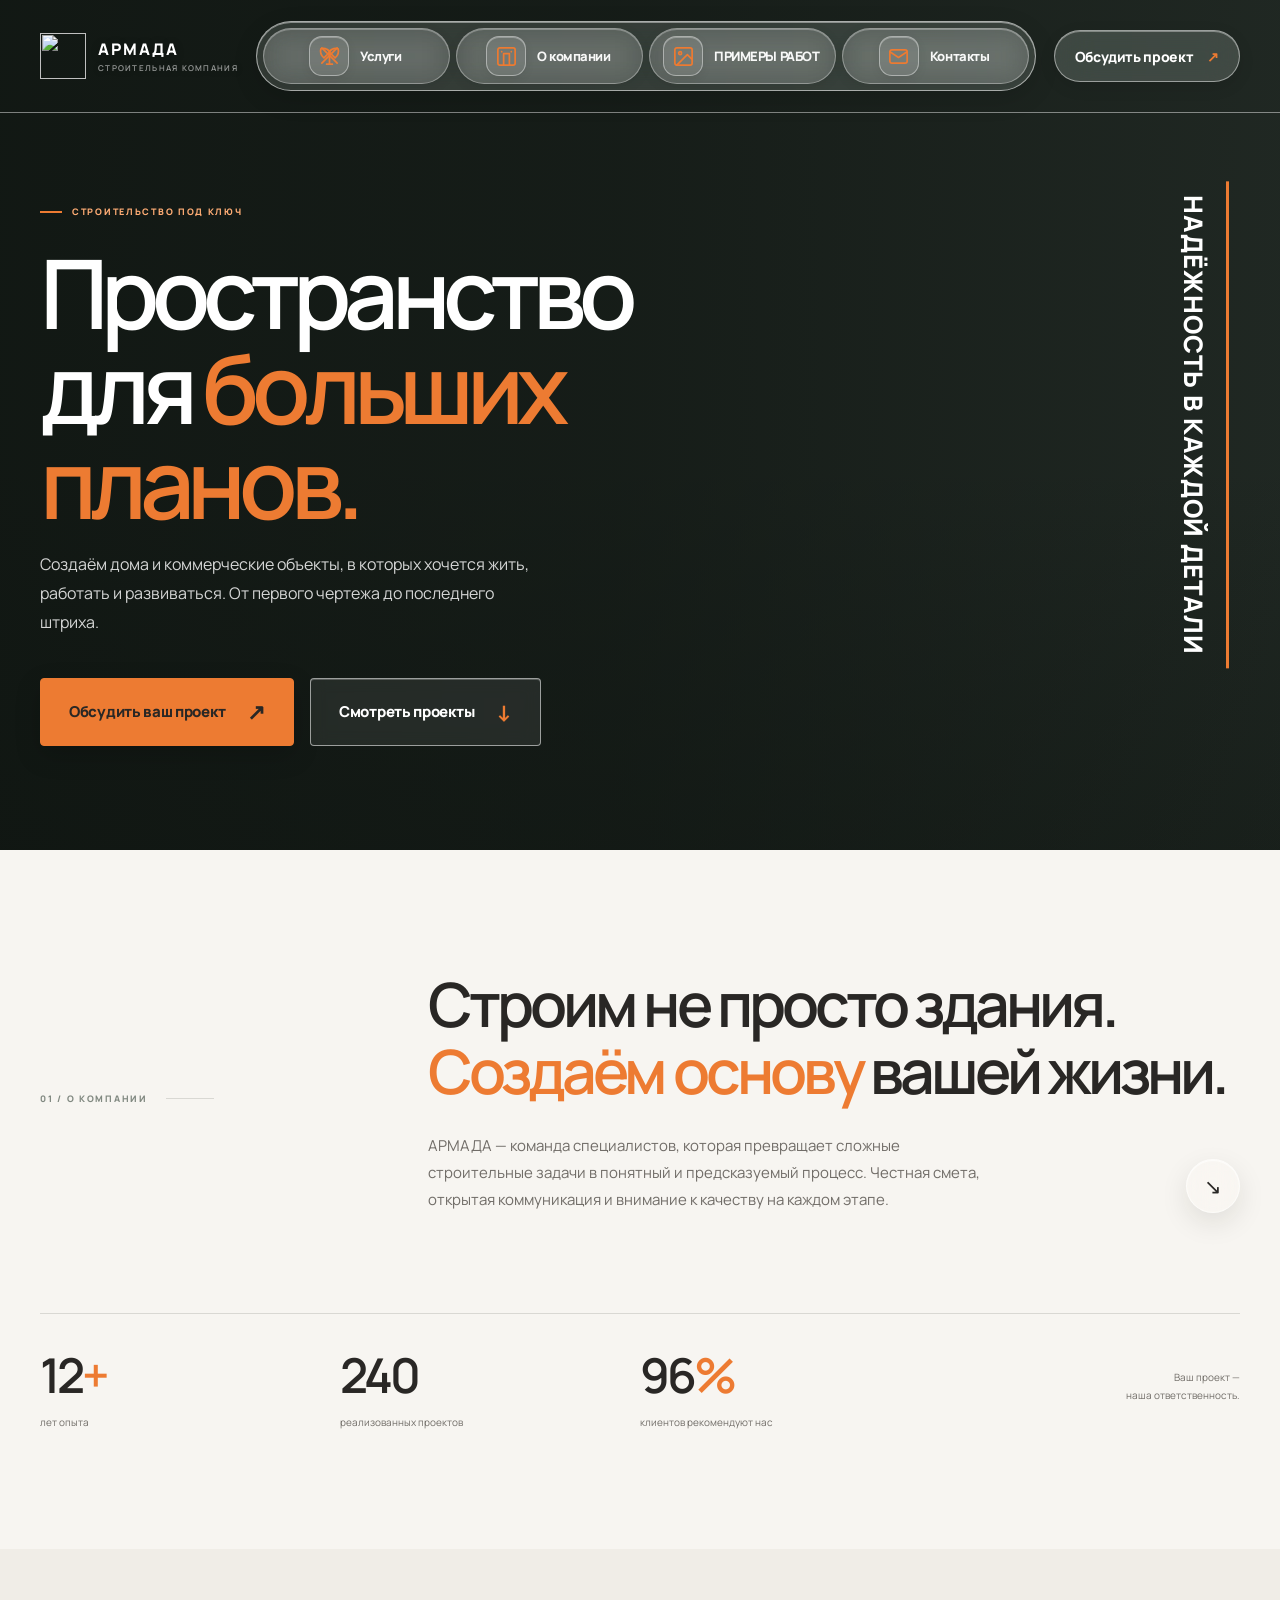
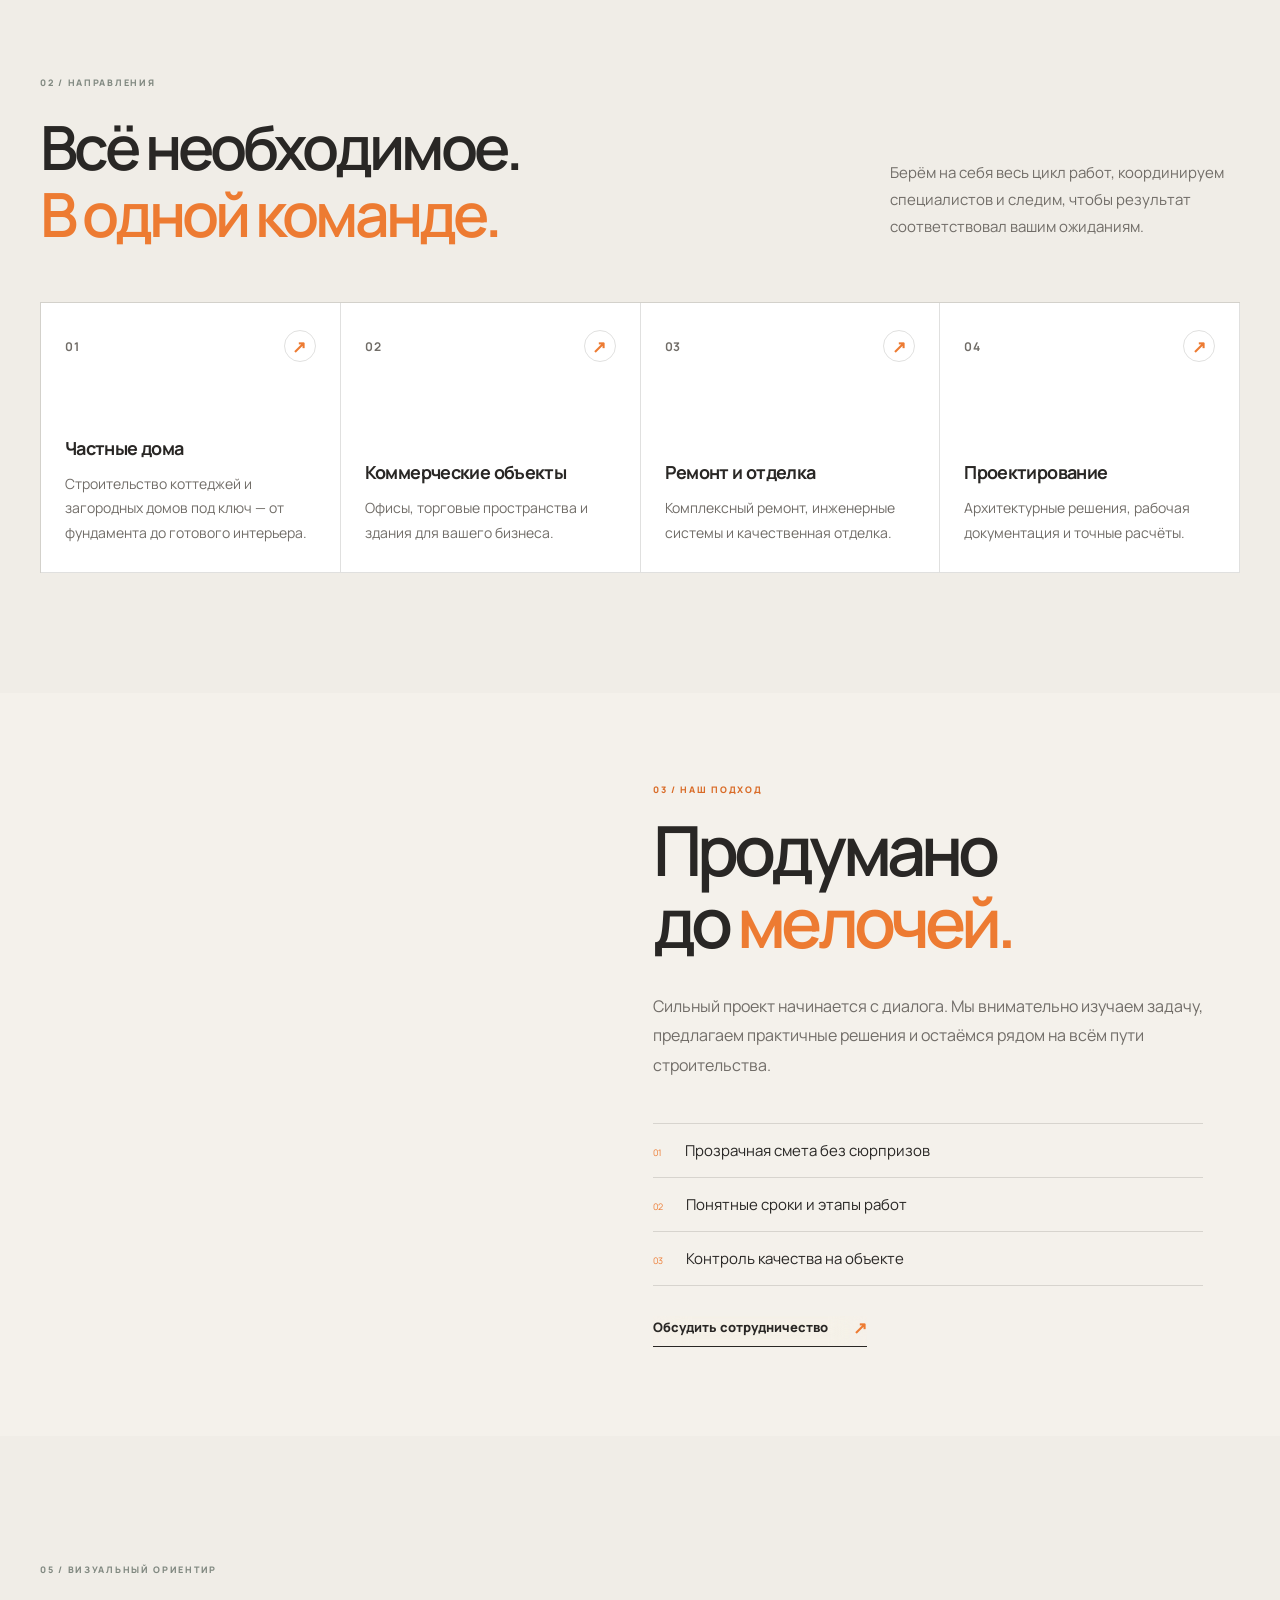
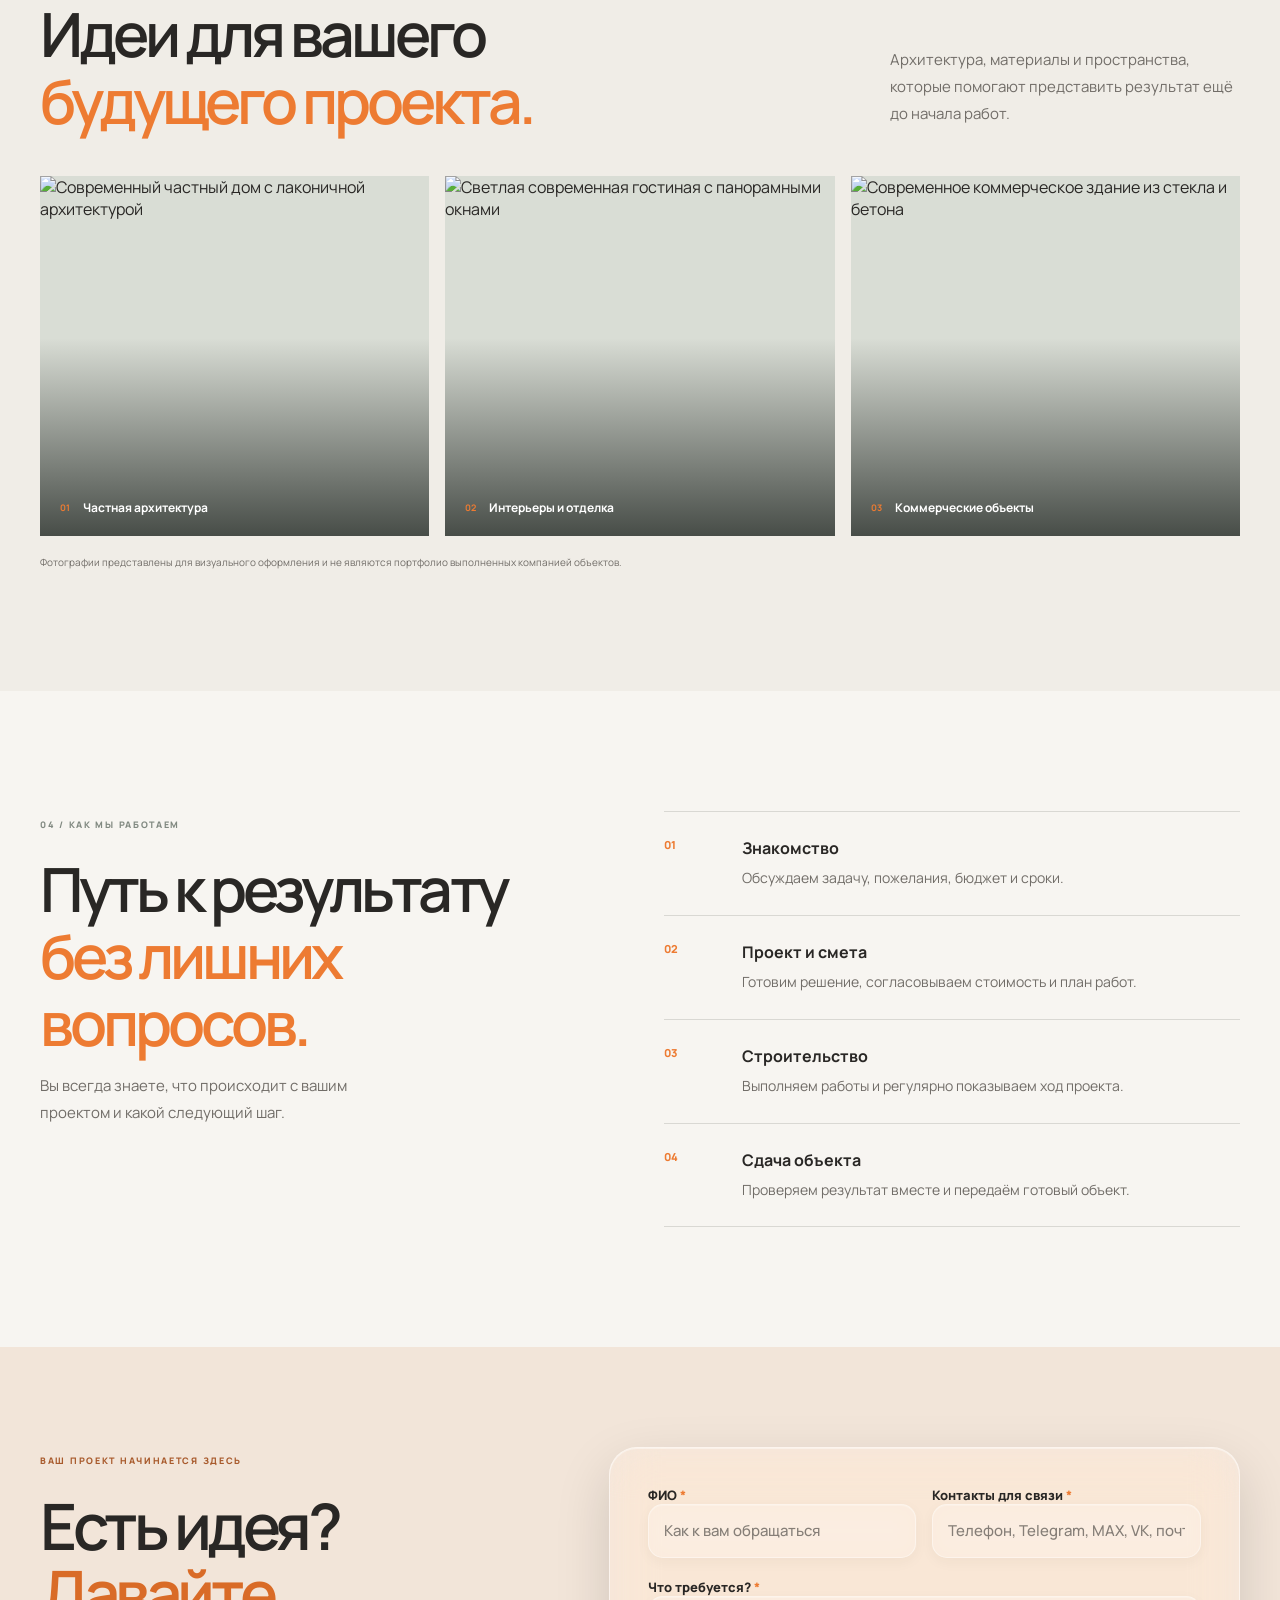
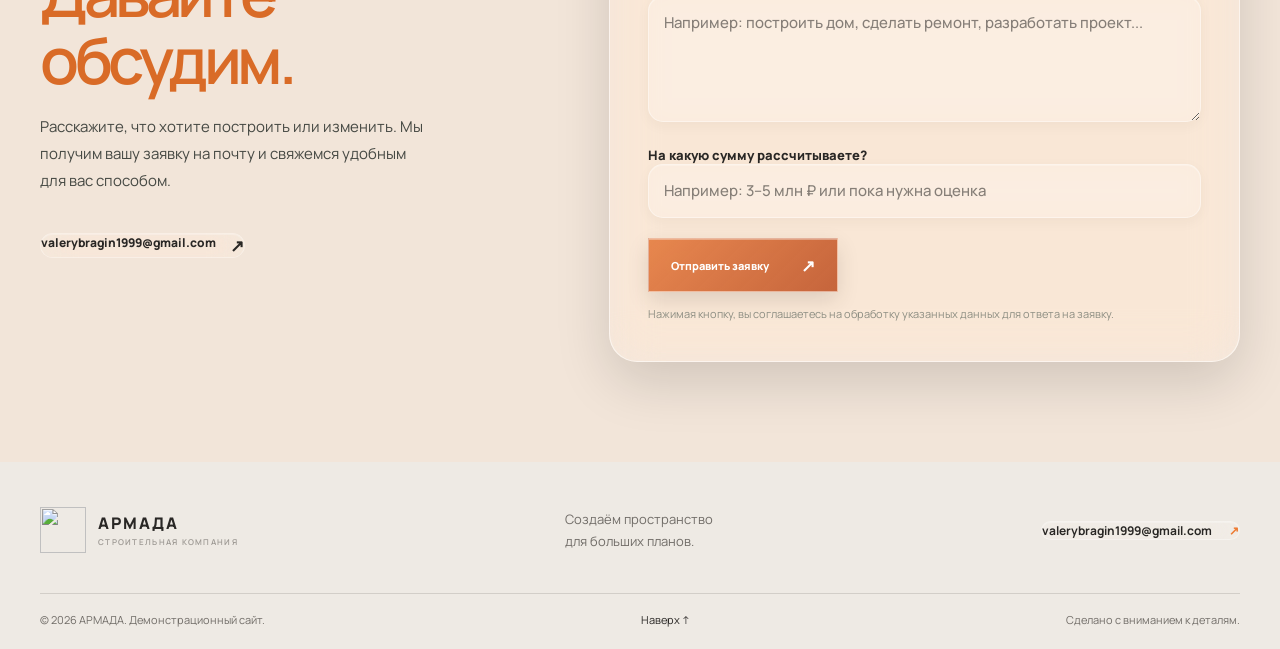
==== commit f04a00a3: "Replace services navigation icon with hammer and sickle" ====
--- a/index.html
+++ b/index.html
@@ -25,7 +25,7 @@
         <span></span><span></span>
       </button>
       <nav class="main-nav" id="main-nav" aria-label="Основная навигация">
-        <a href="#services"><span class="nav-icon nav-icon-services" aria-hidden="true"><svg viewBox="0 0 24 24" width="25" height="25" fill="none" stroke="currentColor" stroke-width="1.8" stroke-linecap="round" stroke-linejoin="round" aria-hidden="true"><path d="m14.7 6.3 3 3"/><path d="m5 21 8.2-8.2"/><path d="m7.2 18.8-2-2a2.1 2.1 0 0 1 0-3l6.1-6.1 5 5-6.1 6.1a2.1 2.1 0 0 1-3 0Z"/><path d="m14 4 2-2 6 6-2 2"/></svg></span><span class="nav-label">Услуги</span></a>
+        <a href="#services"><span class="nav-icon nav-icon-services" aria-hidden="true"><svg viewBox="0 0 24 24" width="25" height="25" fill="none" stroke="currentColor" stroke-width="1.8" stroke-linecap="round" stroke-linejoin="round" aria-hidden="true"><path d="M4 3 20 19"/><path d="M3 4c3.5-1 7 .2 9.5 3.2L6.2 13.5C3.2 11 2 7.5 3 4Z"/><path d="M20 3 4 19"/><path d="M21 4c-3.5-1-7 .2-9.5 3.2l6.3 6.3C20.8 11 22 7.5 21 4Z"/><path d="M12 7v13"/><path d="M9 20h6"/></svg></span><span class="nav-label">Услуги</span></a>
         <a href="#about"><span class="nav-icon nav-icon-about" aria-hidden="true"><svg viewBox="0 0 24 24" width="25" height="25" fill="none" stroke="currentColor" stroke-width="1.8" stroke-linecap="round" stroke-linejoin="round" aria-hidden="true"><rect x="3" y="3" width="18" height="18" rx="2"/><path d="M9 21V9h6v12"/><path d="M7 7h.01M17 7h.01"/></svg></span><span class="nav-label">О компании</span></a>
         <a href="examples.html"><span class="nav-icon nav-icon-projects" aria-hidden="true"><svg viewBox="0 0 24 24" width="25" height="25" fill="none" stroke="currentColor" stroke-width="1.8" stroke-linecap="round" stroke-linejoin="round" aria-hidden="true"><rect x="3" y="3" width="18" height="18" rx="2"/><circle cx="8.5" cy="8.5" r="1.5"/><path d="m21 15-5-5L5 21"/></svg></span><span class="nav-label">ПРИМЕРЫ РАБОТ</span></a>
         <a href="#contacts"><span class="nav-icon nav-icon-contacts" aria-hidden="true"><svg viewBox="0 0 24 24" width="25" height="25" fill="none" stroke="currentColor" stroke-width="1.8" stroke-linecap="round" stroke-linejoin="round" aria-hidden="true"><rect x="3" y="5" width="18" height="14" rx="2"/><path d="m3 7 9 6 9-6"/></svg></span><span class="nav-label">Контакты</span></a>
--- a/styles.css
+++ b/styles.css
@@ -1948,3 +1948,44 @@
     text-align: left;
   }
 }
+
+
+/* Refined navigation iconography: crisp, larger line icons */
+.nav-icon {
+  width: 40px;
+  height: 40px;
+  flex: 0 0 40px;
+  border-radius: 13px;
+  font-size: 0;
+  color: var(--accent);
+  background: rgba(255,255,255,.10);
+  border-color: rgba(255,255,255,.42);
+  box-shadow: 0 3px 10px rgba(0,0,0,.08), inset 0 1px 0 rgba(255,255,255,.28);
+}
+.nav-icon svg {
+  display: block;
+  width: 23px;
+  height: 23px;
+}
+@media (max-width: 650px), (orientation: landscape) and (max-height: 600px) and (max-width: 1100px) {
+  .main-nav.is-open .nav-icon {
+    width: 46px;
+    height: 46px;
+    flex: 0 0 46px;
+    border-radius: 14px;
+  }
+  .main-nav.is-open .nav-icon svg {
+    width: 27px;
+    height: 27px;
+  }
+}
+
+
+/* Keep the mobile drop-down panel aligned to the right edge */
+@media (max-width: 650px), (orientation: landscape) and (max-height: 600px) and (max-width: 1100px) {
+  .main-nav {
+    right: 0;
+    left: auto;
+    margin-left: auto;
+  }
+}
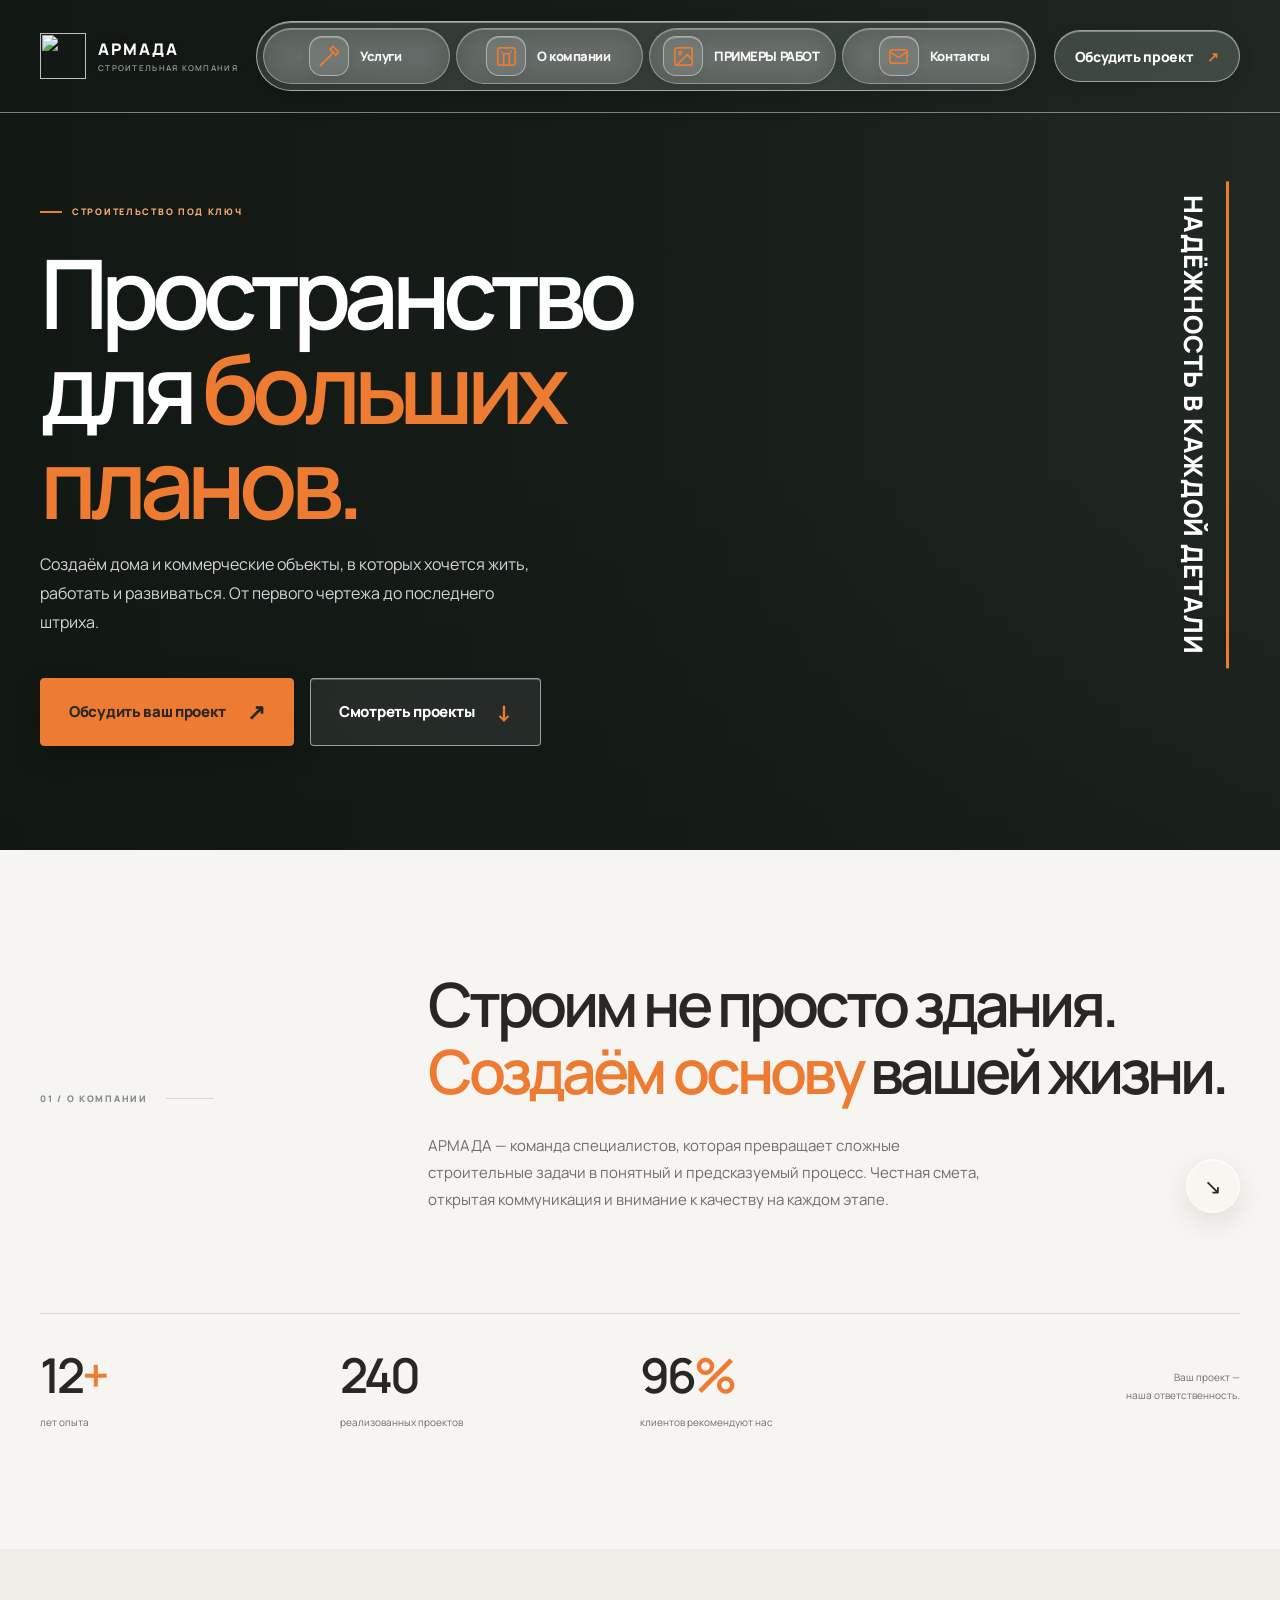
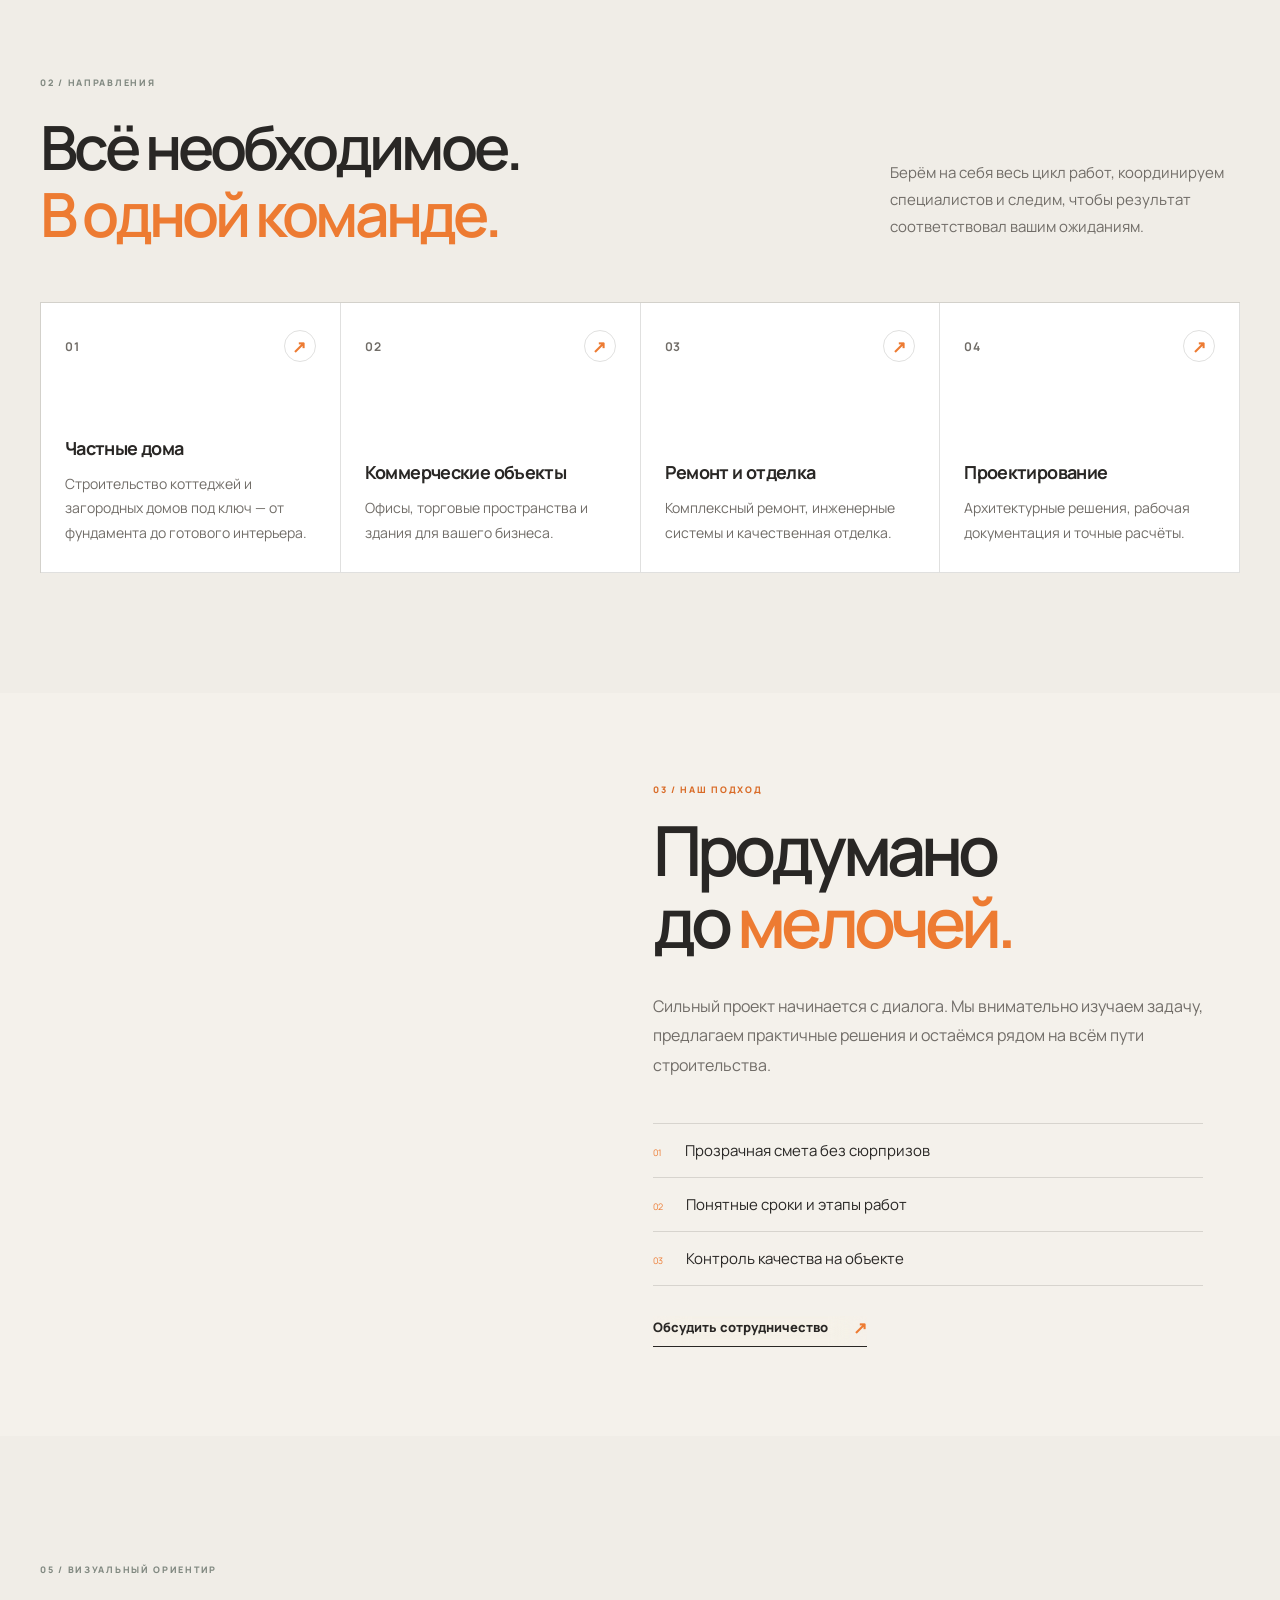
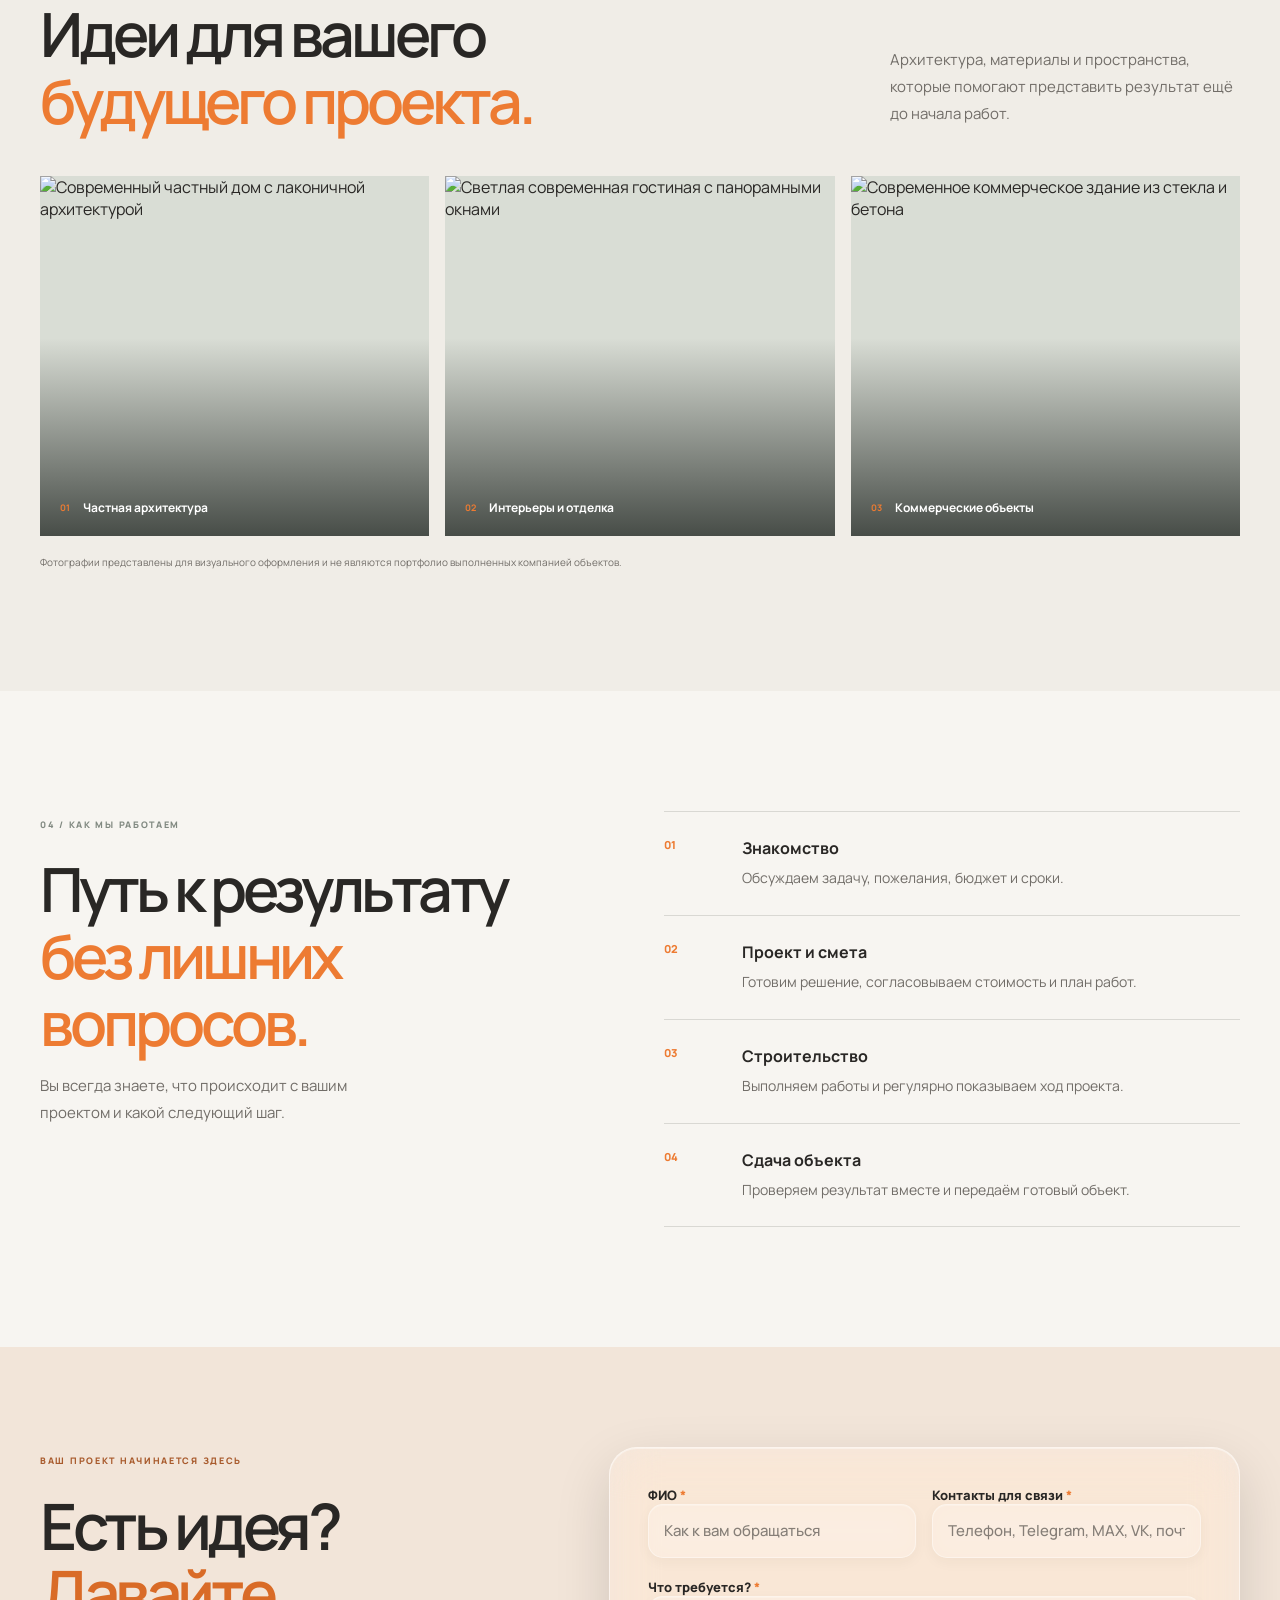
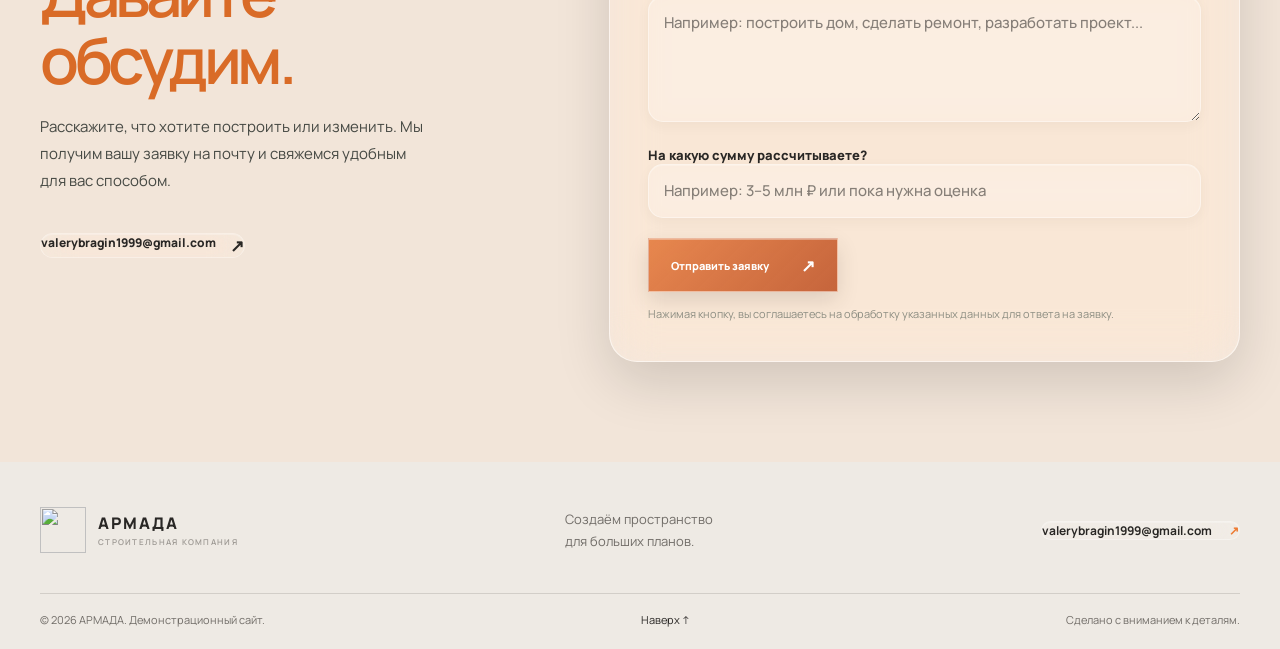
==== commit 468e0a28: "Use a hammer icon for services navigation" ====
--- a/index.html
+++ b/index.html
@@ -25,7 +25,7 @@
         <span></span><span></span>
       </button>
       <nav class="main-nav" id="main-nav" aria-label="Основная навигация">
-        <a href="#services"><span class="nav-icon nav-icon-services" aria-hidden="true"><svg viewBox="0 0 24 24" width="25" height="25" fill="none" stroke="currentColor" stroke-width="1.8" stroke-linecap="round" stroke-linejoin="round" aria-hidden="true"><path d="M4 3 20 19"/><path d="M3 4c3.5-1 7 .2 9.5 3.2L6.2 13.5C3.2 11 2 7.5 3 4Z"/><path d="M20 3 4 19"/><path d="M21 4c-3.5-1-7 .2-9.5 3.2l6.3 6.3C20.8 11 22 7.5 21 4Z"/><path d="M12 7v13"/><path d="M9 20h6"/></svg></span><span class="nav-label">Услуги</span></a>
+        <a href="#services"><span class="nav-icon nav-icon-services" aria-hidden="true"><svg viewBox="0 0 24 24" width="25" height="25" fill="none" stroke="currentColor" stroke-width="1.8" stroke-linecap="round" stroke-linejoin="round" aria-hidden="true"><path d="m14.5 6.5 3 3"/><path d="m4 20 10.8-10.8"/><path d="m12.5 4.5 3-3 6 6-3 3-6-6Z"/><path d="m2.5 21.5 3-3"/></svg></span><span class="nav-label">Услуги</span></a>
         <a href="#about"><span class="nav-icon nav-icon-about" aria-hidden="true"><svg viewBox="0 0 24 24" width="25" height="25" fill="none" stroke="currentColor" stroke-width="1.8" stroke-linecap="round" stroke-linejoin="round" aria-hidden="true"><rect x="3" y="3" width="18" height="18" rx="2"/><path d="M9 21V9h6v12"/><path d="M7 7h.01M17 7h.01"/></svg></span><span class="nav-label">О компании</span></a>
         <a href="examples.html"><span class="nav-icon nav-icon-projects" aria-hidden="true"><svg viewBox="0 0 24 24" width="25" height="25" fill="none" stroke="currentColor" stroke-width="1.8" stroke-linecap="round" stroke-linejoin="round" aria-hidden="true"><rect x="3" y="3" width="18" height="18" rx="2"/><circle cx="8.5" cy="8.5" r="1.5"/><path d="m21 15-5-5L5 21"/></svg></span><span class="nav-label">ПРИМЕРЫ РАБОТ</span></a>
         <a href="#contacts"><span class="nav-icon nav-icon-contacts" aria-hidden="true"><svg viewBox="0 0 24 24" width="25" height="25" fill="none" stroke="currentColor" stroke-width="1.8" stroke-linecap="round" stroke-linejoin="round" aria-hidden="true"><rect x="3" y="5" width="18" height="14" rx="2"/><path d="m3 7 9 6 9-6"/></svg></span><span class="nav-label">Контакты</span></a>
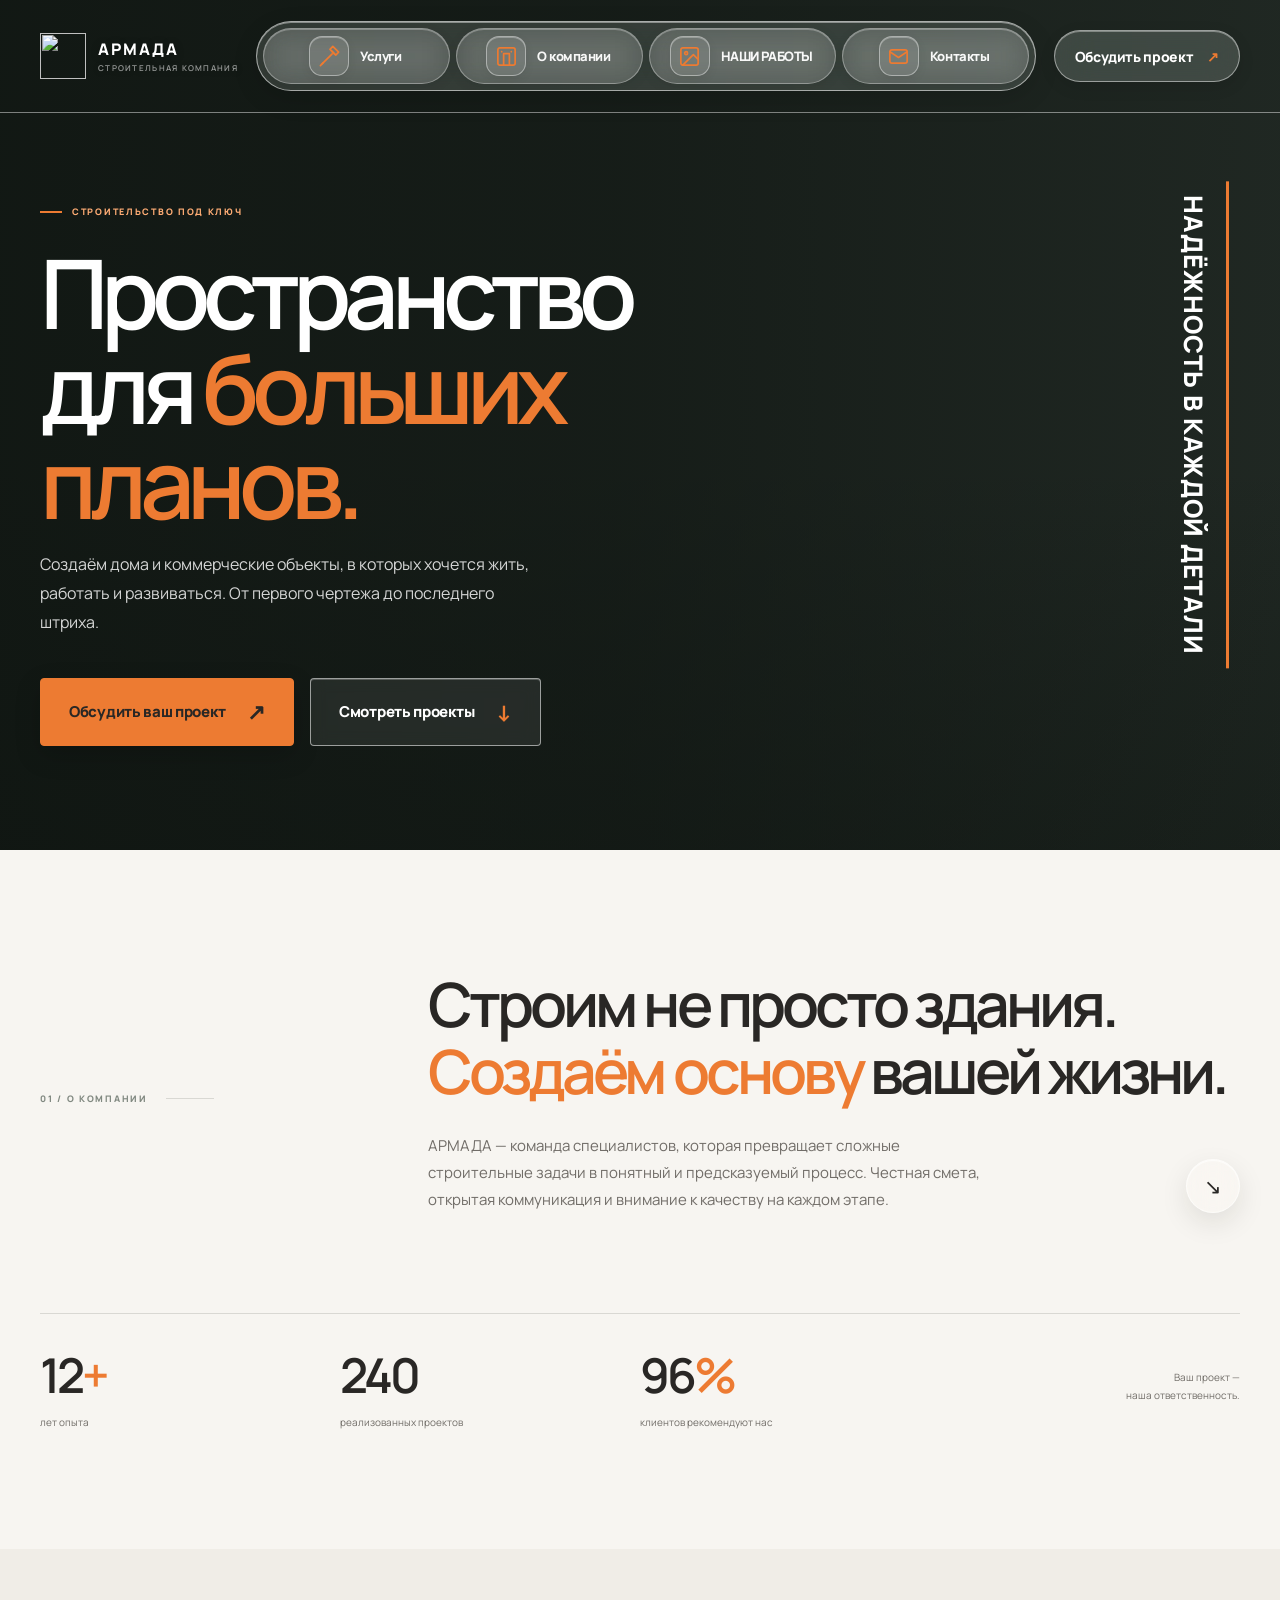
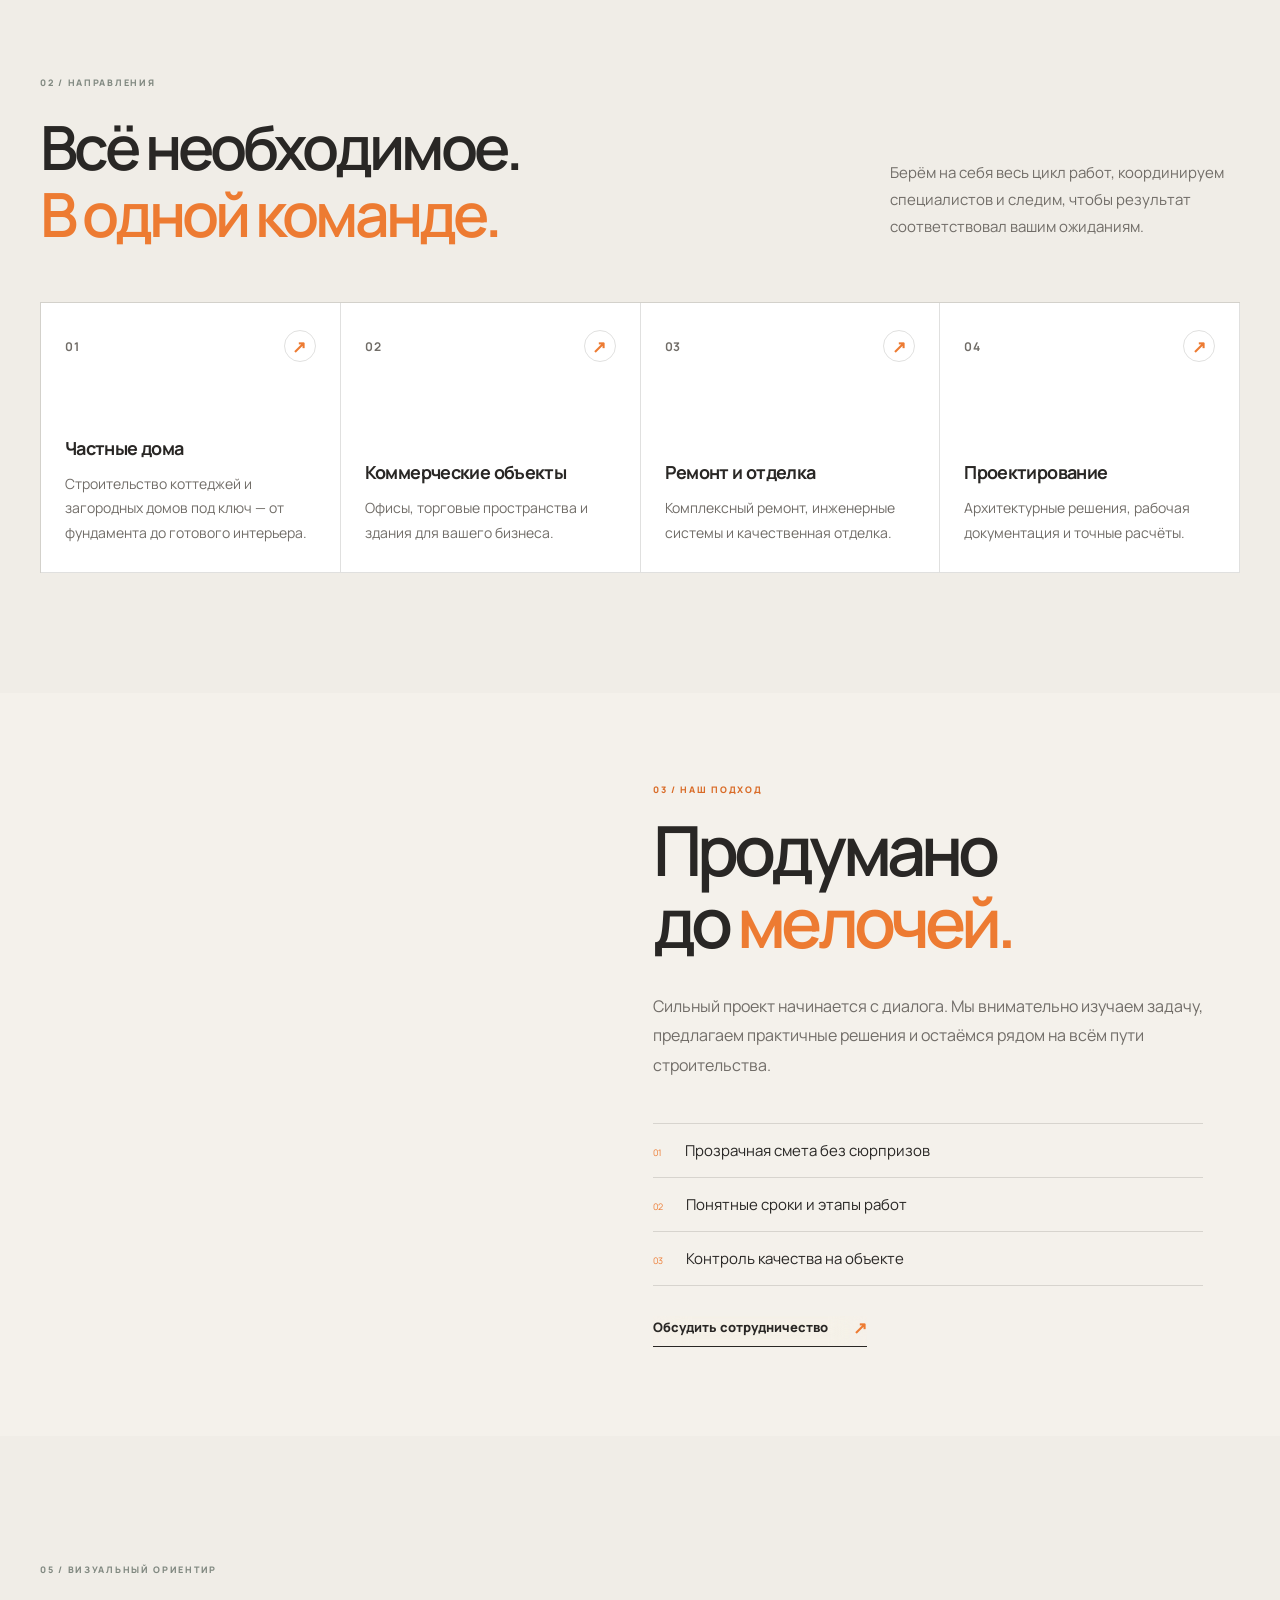
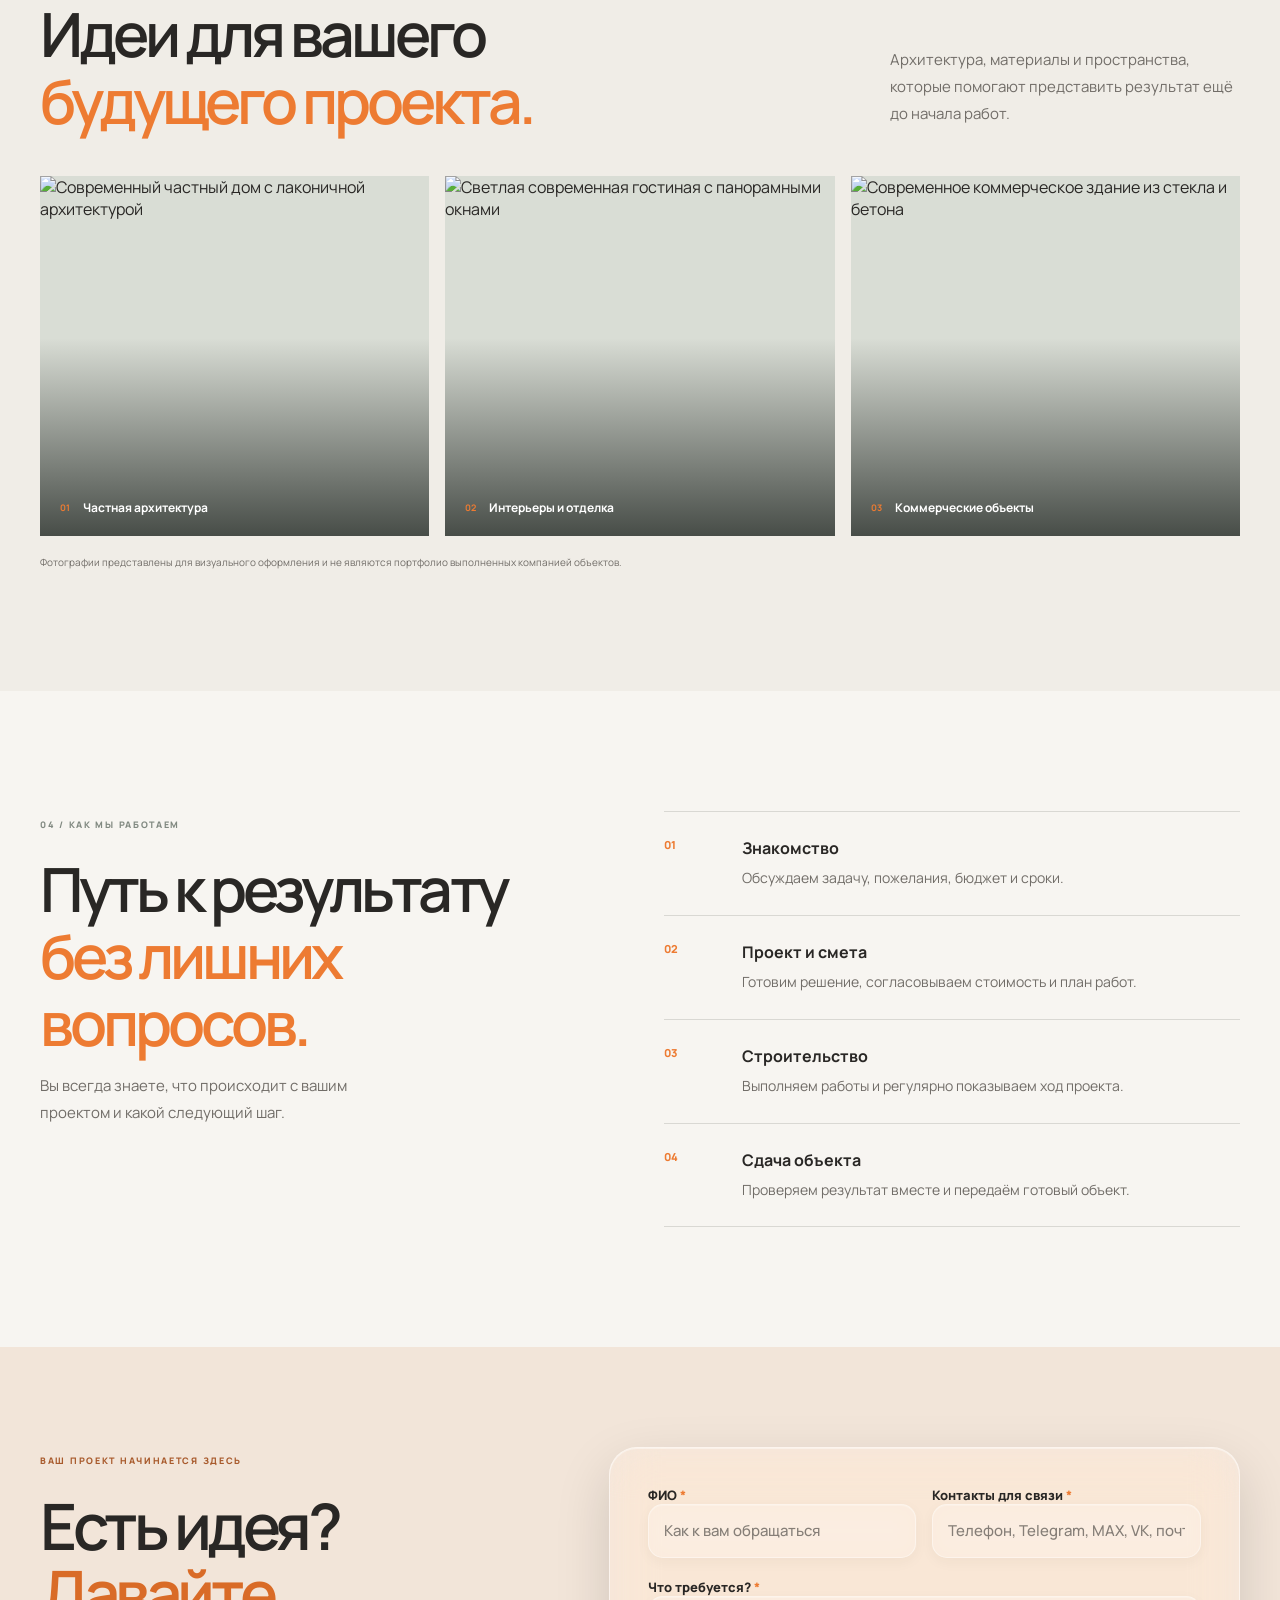
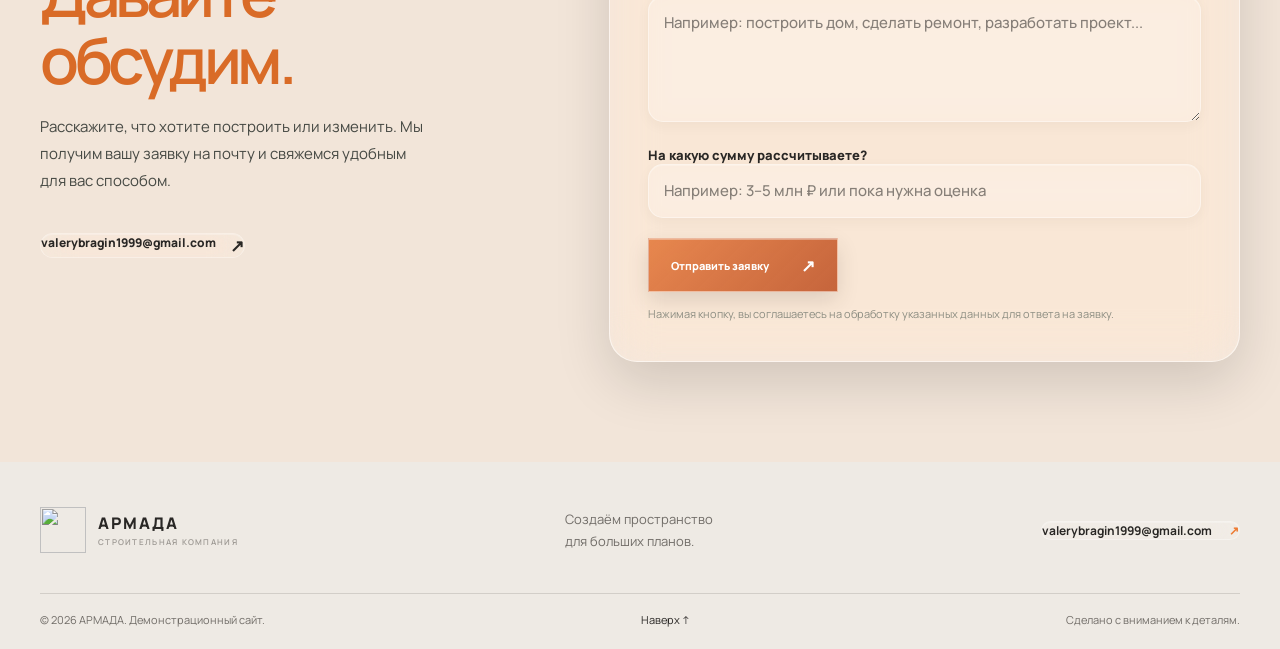
==== commit 147db2df: "Point homepage project CTA to works portfolio" ====
--- a/index.html
+++ b/index.html
@@ -27,7 +27,7 @@
       <nav class="main-nav" id="main-nav" aria-label="Основная навигация">
         <a href="#services"><span class="nav-icon nav-icon-services" aria-hidden="true"><svg viewBox="0 0 24 24" width="25" height="25" fill="none" stroke="currentColor" stroke-width="1.8" stroke-linecap="round" stroke-linejoin="round" aria-hidden="true"><path d="m14.5 6.5 3 3"/><path d="m4 20 10.8-10.8"/><path d="m12.5 4.5 3-3 6 6-3 3-6-6Z"/><path d="m2.5 21.5 3-3"/></svg></span><span class="nav-label">Услуги</span></a>
         <a href="#about"><span class="nav-icon nav-icon-about" aria-hidden="true"><svg viewBox="0 0 24 24" width="25" height="25" fill="none" stroke="currentColor" stroke-width="1.8" stroke-linecap="round" stroke-linejoin="round" aria-hidden="true"><rect x="3" y="3" width="18" height="18" rx="2"/><path d="M9 21V9h6v12"/><path d="M7 7h.01M17 7h.01"/></svg></span><span class="nav-label">О компании</span></a>
-        <a href="examples.html"><span class="nav-icon nav-icon-projects" aria-hidden="true"><svg viewBox="0 0 24 24" width="25" height="25" fill="none" stroke="currentColor" stroke-width="1.8" stroke-linecap="round" stroke-linejoin="round" aria-hidden="true"><rect x="3" y="3" width="18" height="18" rx="2"/><circle cx="8.5" cy="8.5" r="1.5"/><path d="m21 15-5-5L5 21"/></svg></span><span class="nav-label">ПРИМЕРЫ РАБОТ</span></a>
+        <a href="works.html"><span class="nav-icon nav-icon-projects" aria-hidden="true"><svg viewBox="0 0 24 24" width="25" height="25" fill="none" stroke="currentColor" stroke-width="1.8" stroke-linecap="round" stroke-linejoin="round" aria-hidden="true"><rect x="3" y="3" width="18" height="18" rx="2"/><circle cx="8.5" cy="8.5" r="1.5"/><path d="m21 15-5-5L5 21"/></svg></span><span class="nav-label">НАШИ РАБОТЫ</span></a>
         <a href="#contacts"><span class="nav-icon nav-icon-contacts" aria-hidden="true"><svg viewBox="0 0 24 24" width="25" height="25" fill="none" stroke="currentColor" stroke-width="1.8" stroke-linecap="round" stroke-linejoin="round" aria-hidden="true"><rect x="3" y="5" width="18" height="14" rx="2"/><path d="m3 7 9 6 9-6"/></svg></span><span class="nav-label">Контакты</span></a>
       </nav>
       <a class="header-contact" href="mailto:valerybragin1999@gmail.com">Обсудить проект <span>↗</span></a>
@@ -44,7 +44,7 @@
         <p class="hero-description">Создаём дома и коммерческие объекты, в которых хочется жить, работать и развиваться. От первого чертежа до последнего штриха.</p>
         <div class="hero-actions">
           <a class="button button-accent" href="#contacts">Обсудить ваш проект <span>↗</span></a>
-          <a class="hero-link" href="#projects">Смотреть проекты <span>↓</span></a>
+          <a class="hero-link" href="works.html">Смотреть проекты <span>↓</span></a>
         </div>
         <div class="hero-bottom">
         </div>
